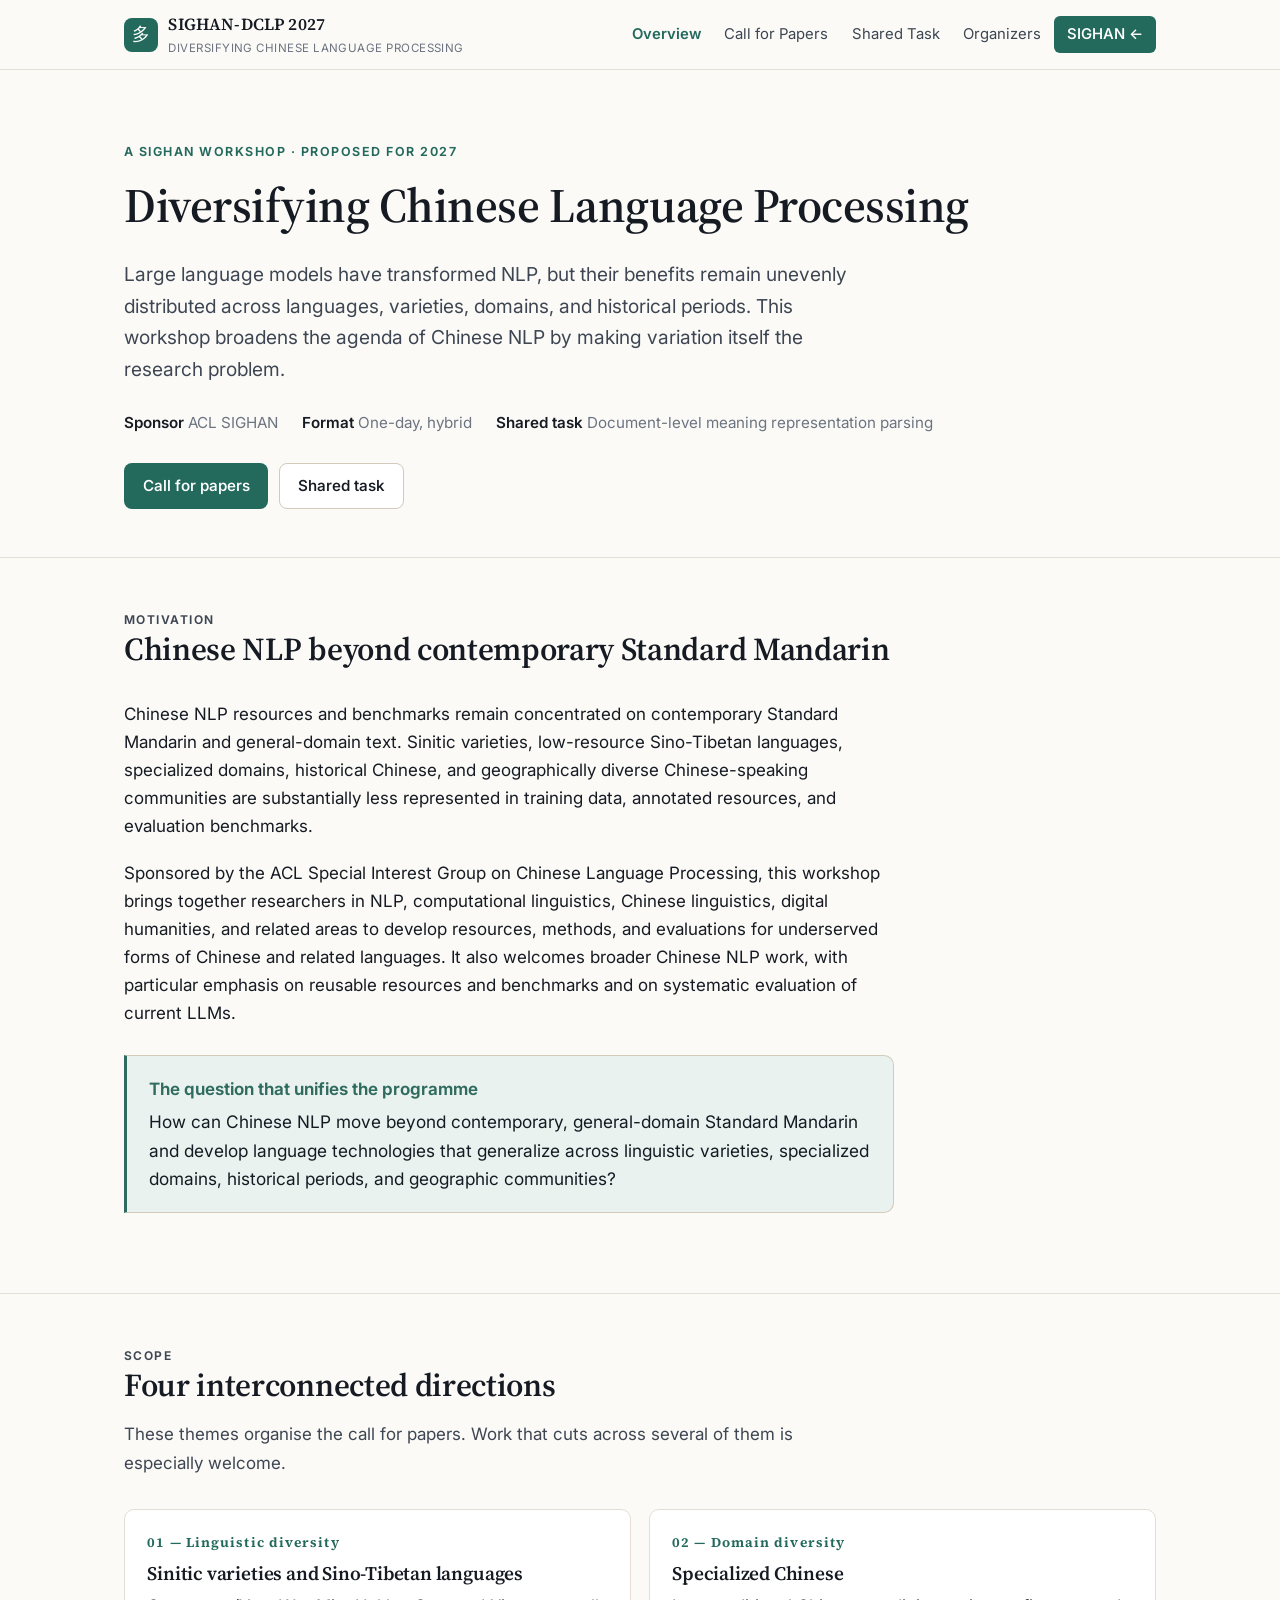
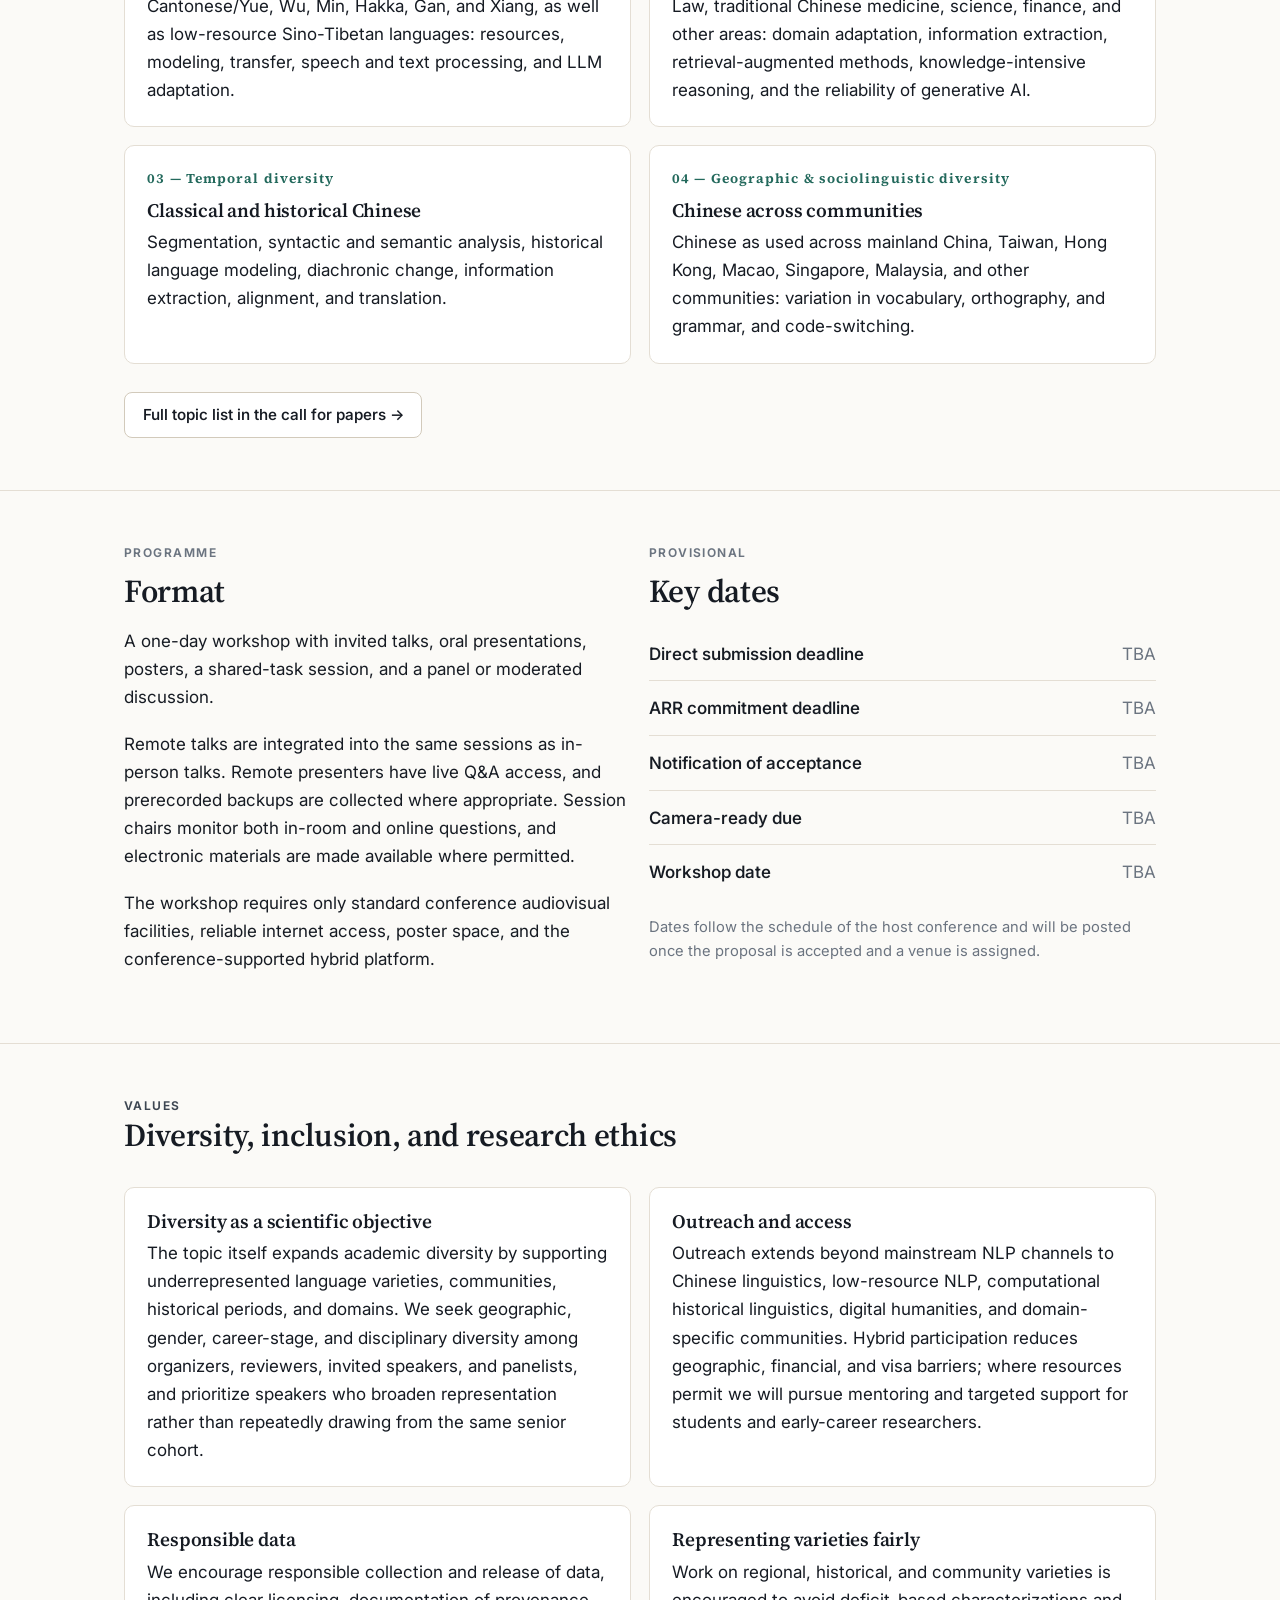
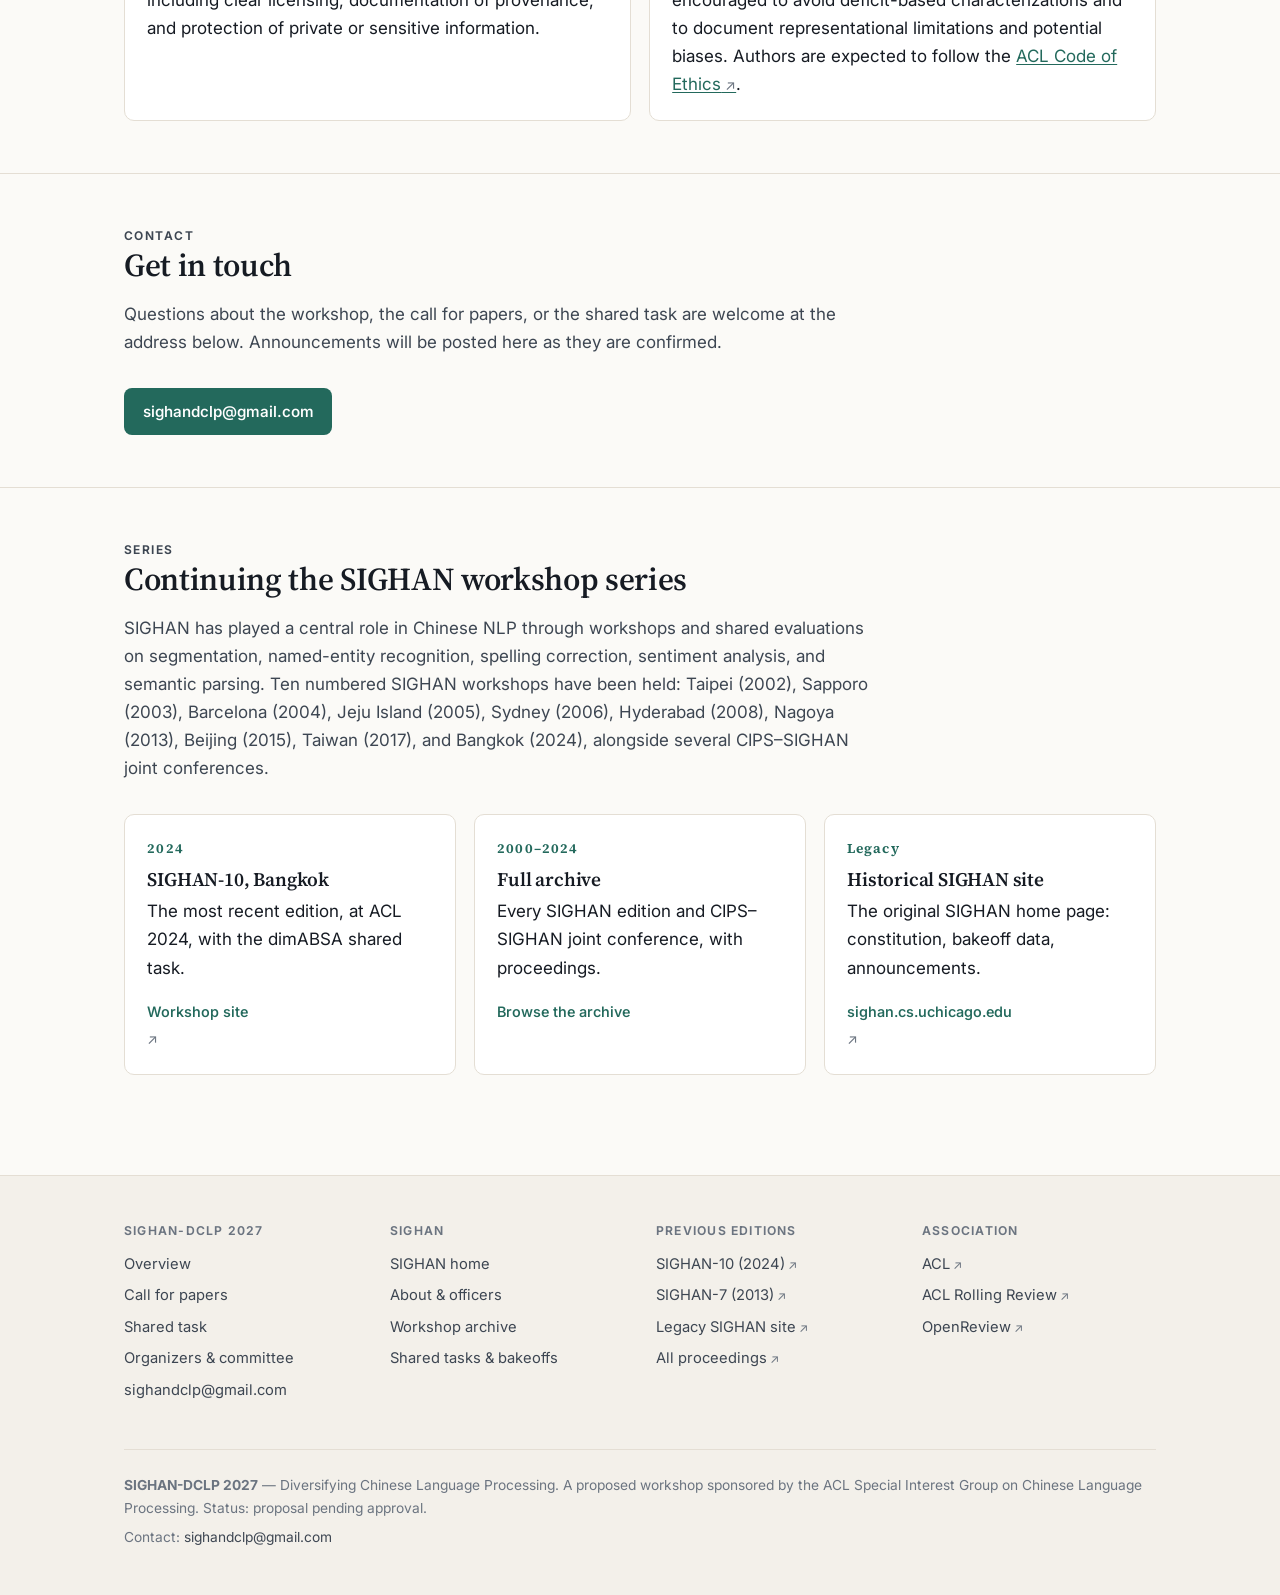
==== dclp/index.html @ 11036093 "SIGHAN and SIGHAN-DCLP 2027 websites" ====
<!doctype html>
<html lang="en" data-site="dclp">
<head>
<meta charset="utf-8">
<meta name="viewport" content="width=device-width, initial-scale=1">
<title>SIGHAN-DCLP 2027 — Diversifying Chinese Language Processing</title>
<meta name="description" content="A proposed SIGHAN workshop on linguistic, domain, temporal, and geographic diversity in Chinese NLP, with a shared task on document-level meaning representation parsing.">
<link rel="preconnect" href="https://fonts.googleapis.com">
<link rel="preconnect" href="https://fonts.gstatic.com" crossorigin>
<link href="https://fonts.googleapis.com/css2?family=Inter:wght@400;500;600;650&family=Source+Serif+4:opsz,wght@8..60,400;8..60,600&display=swap" rel="stylesheet">
<link rel="stylesheet" href="../assets/css/style.css">
<link rel="icon" href="data:image/svg+xml,<svg xmlns='http://www.w3.org/2000/svg' viewBox='0 0 100 100'><rect width='100' height='100' rx='18' fill='%2323695c'/><text x='50' y='72' font-size='64' text-anchor='middle' fill='white' font-family='serif'>多</text></svg>">
</head>
<body>
<a class="skip-link" href="#main">Skip to content</a>

<header class="site-header">
  <div class="site-header__inner">
    <a class="brand" href="index.html">
      <span class="brand__mark" aria-hidden="true">多</span>
      <span class="brand__text">
        <span class="brand__name">SIGHAN-DCLP 2027</span>
        <span class="brand__sub">Diversifying Chinese Language Processing</span>
      </span>
    </a>
    <nav class="nav" aria-label="Main">
      <a href="index.html" aria-current="page">Overview</a>
      <a href="cfp.html">Call for Papers</a>
      <a href="shared-task.html">Shared Task</a>
      <a href="organizers.html">Organizers</a>
      <a class="nav__cta" href="../index.html">SIGHAN&nbsp;&larr;</a>
    </nav>
  </div>
</header>

<main id="main">

  <section class="hero">
    <div class="wrap">
      <p class="hero__eyebrow">A SIGHAN workshop · proposed for 2027</p>
      <h1>Diversifying Chinese Language&nbsp;Processing</h1>
      <p class="hero__lede">
        Large language models have transformed NLP, but their benefits remain unevenly
        distributed across languages, varieties, domains, and historical periods. This workshop
        broadens the agenda of Chinese NLP by making variation itself the research problem.
      </p>
      <div class="hero__meta">
        <span><strong>Sponsor</strong> ACL SIGHAN</span>
        <span><strong>Format</strong> One-day, hybrid</span>
        <span><strong>Shared task</strong> Document-level meaning representation parsing</span>
      </div>
      <div class="btn-row">
        <a class="btn btn--primary" href="cfp.html">Call for papers</a>
        <a class="btn btn--ghost" href="shared-task.html">Shared task</a>
      </div>
    </div>
  </section>

  <section class="section">
    <div class="wrap">

      <div class="section__head">
        <p class="eyebrow">Motivation</p>
        <h2>Chinese NLP beyond contemporary Standard Mandarin</h2>
      </div>

      <div class="wrap-narrow prose" style="padding:0;max-width:70ch;margin:0">
        <p>
          Chinese NLP resources and benchmarks remain concentrated on contemporary Standard
          Mandarin and general-domain text. Sinitic varieties, low-resource Sino-Tibetan
          languages, specialized domains, historical Chinese, and geographically diverse
          Chinese-speaking communities are substantially less represented in training data,
          annotated resources, and evaluation benchmarks.
        </p>
        <p>
          Sponsored by the ACL Special Interest Group on Chinese Language Processing, this
          workshop brings together researchers in NLP, computational linguistics, Chinese
          linguistics, digital humanities, and related areas to develop resources, methods, and
          evaluations for underserved forms of Chinese and related languages. It also welcomes
          broader Chinese NLP work, with particular emphasis on reusable resources and benchmarks
          and on systematic evaluation of current LLMs.
        </p>
      </div>

      <div class="callout callout--note" style="max-width:70ch">
        <span class="callout__title">The question that unifies the programme</span>
        <p style="font-size:1.08rem">
          How can Chinese NLP move beyond contemporary, general-domain Standard Mandarin and
          develop language technologies that generalize across linguistic varieties, specialized
          domains, historical periods, and geographic communities?
        </p>
      </div>
    </div>
  </section>

  <section class="section">
    <div class="wrap">
      <div class="section__head">
        <p class="eyebrow">Scope</p>
        <h2>Four interconnected directions</h2>
        <p>These themes organise the call for papers. Work that cuts across several of them is
           especially welcome.</p>
      </div>

      <div class="grid grid--2">
        <div class="card">
          <p class="card__num">01 — Linguistic diversity</p>
          <h3>Sinitic varieties and Sino-Tibetan languages</h3>
          <p>
            Cantonese/Yue, Wu, Min, Hakka, Gan, and Xiang, as well as low-resource Sino-Tibetan
            languages: resources, modeling, transfer, speech and text processing, and LLM
            adaptation.
          </p>
        </div>
        <div class="card">
          <p class="card__num">02 — Domain diversity</p>
          <h3>Specialized Chinese</h3>
          <p>
            Law, traditional Chinese medicine, science, finance, and other areas: domain
            adaptation, information extraction, retrieval-augmented methods, knowledge-intensive
            reasoning, and the reliability of generative AI.
          </p>
        </div>
        <div class="card">
          <p class="card__num">03 — Temporal diversity</p>
          <h3>Classical and historical Chinese</h3>
          <p>
            Segmentation, syntactic and semantic analysis, historical language modeling,
            diachronic change, information extraction, alignment, and translation.
          </p>
        </div>
        <div class="card">
          <p class="card__num">04 — Geographic &amp; sociolinguistic diversity</p>
          <h3>Chinese across communities</h3>
          <p>
            Chinese as used across mainland China, Taiwan, Hong Kong, Macao, Singapore, Malaysia,
            and other communities: variation in vocabulary, orthography, and grammar, and
            code-switching.
          </p>
        </div>
      </div>

      <div class="btn-row">
        <a class="btn btn--ghost" href="cfp.html">Full topic list in the call for papers &rarr;</a>
      </div>
    </div>
  </section>

  <section class="section">
    <div class="wrap">
      <div class="grid grid--2">
        <div>
          <p class="eyebrow">Programme</p>
          <h2>Format</h2>
          <p>
            A one-day workshop with invited talks, oral presentations, posters, a shared-task
            session, and a panel or moderated discussion.
          </p>
          <p>
            Remote talks are integrated into the same sessions as in-person talks. Remote
            presenters have live Q&amp;A access, and prerecorded backups are collected where
            appropriate. Session chairs monitor both in-room and online questions, and electronic
            materials are made available where permitted.
          </p>
          <p>
            The workshop requires only standard conference audiovisual facilities, reliable
            internet access, poster space, and the conference-supported hybrid platform.
          </p>
        </div>
        <div>
          <p class="eyebrow">Provisional</p>
          <h2>Key dates</h2>
          <ul class="dates">
            <li><span class="d-label">Direct submission deadline</span><span class="d-value">TBA</span></li>
            <li><span class="d-label">ARR commitment deadline</span><span class="d-value">TBA</span></li>
            <li><span class="d-label">Notification of acceptance</span><span class="d-value">TBA</span></li>
            <li><span class="d-label">Camera-ready due</span><span class="d-value">TBA</span></li>
            <li><span class="d-label">Workshop date</span><span class="d-value">TBA</span></li>
          </ul>
          <p style="font-size:.92rem;color:var(--ink-muted);margin-top:1rem">
            Dates follow the schedule of the host conference and will be posted once the proposal
            is accepted and a venue is assigned.
          </p>
        </div>
      </div>
    </div>
  </section>

  <section class="section">
    <div class="wrap">
      <div class="section__head">
        <p class="eyebrow">Values</p>
        <h2>Diversity, inclusion, and research ethics</h2>
      </div>
      <div class="grid grid--2">
        <div class="card">
          <h3>Diversity as a scientific objective</h3>
          <p>
            The topic itself expands academic diversity by supporting underrepresented language
            varieties, communities, historical periods, and domains. We seek geographic, gender,
            career-stage, and disciplinary diversity among organizers, reviewers, invited
            speakers, and panelists, and prioritize speakers who broaden representation rather
            than repeatedly drawing from the same senior cohort.
          </p>
        </div>
        <div class="card">
          <h3>Outreach and access</h3>
          <p>
            Outreach extends beyond mainstream NLP channels to Chinese linguistics, low-resource
            NLP, computational historical linguistics, digital humanities, and domain-specific
            communities. Hybrid participation reduces geographic, financial, and visa barriers;
            where resources permit we will pursue mentoring and targeted support for students and
            early-career researchers.
          </p>
        </div>
        <div class="card">
          <h3>Responsible data</h3>
          <p>
            We encourage responsible collection and release of data, including clear licensing,
            documentation of provenance, and protection of private or sensitive information.
          </p>
        </div>
        <div class="card">
          <h3>Representing varieties fairly</h3>
          <p>
            Work on regional, historical, and community varieties is encouraged to avoid
            deficit-based characterizations and to document representational limitations and
            potential biases. Authors are expected to follow the
            <a class="ext" href="https://www.aclweb.org/portal/content/acl-code-ethics">ACL Code of Ethics</a>.
          </p>
        </div>
      </div>
    </div>
  </section>

  <section class="section" id="contact">
    <div class="wrap">
      <div class="section__head">
        <p class="eyebrow">Contact</p>
        <h2>Get in touch</h2>
        <p>
          Questions about the workshop, the call for papers, or the shared task are welcome at the
          address below. Announcements will be posted here as they are confirmed.
        </p>
      </div>
      <div class="btn-row" style="margin-top:0">
        <a class="btn btn--primary" href="mailto:sighandclp@gmail.com">sighandclp@gmail.com</a>
      </div>
    </div>
  </section>

  <section class="section">
    <div class="wrap">
      <div class="section__head">
        <p class="eyebrow">Series</p>
        <h2>Continuing the SIGHAN workshop series</h2>
        <p>
          SIGHAN has played a central role in Chinese NLP through workshops and shared
          evaluations on segmentation, named-entity recognition, spelling correction, sentiment
          analysis, and semantic parsing. Ten numbered SIGHAN workshops have been held: Taipei
          (2002), Sapporo (2003), Barcelona (2004), Jeju Island (2005), Sydney (2006), Hyderabad
          (2008), Nagoya (2013), Beijing (2015), Taiwan (2017), and Bangkok (2024), alongside
          several CIPS–SIGHAN joint conferences.
        </p>
      </div>

      <div class="grid grid--3">
        <a class="card ext" href="https://sighan2024.github.io/">
          <p class="card__num">2024</p>
          <h3>SIGHAN-10, Bangkok</h3>
          <p>The most recent edition, at ACL 2024, with the dimABSA shared task.</p>
          <p class="card__go">Workshop site</p>
        </a>
        <a class="card" href="../workshops.html">
          <p class="card__num">2000–2024</p>
          <h3>Full archive</h3>
          <p>Every SIGHAN edition and CIPS–SIGHAN joint conference, with proceedings.</p>
          <p class="card__go">Browse the archive</p>
        </a>
        <a class="card ext" href="http://sighan.cs.uchicago.edu/">
          <p class="card__num">Legacy</p>
          <h3>Historical SIGHAN site</h3>
          <p>The original SIGHAN home page: constitution, bakeoff data, announcements.</p>
          <p class="card__go">sighan.cs.uchicago.edu</p>
        </a>
      </div>
    </div>
  </section>

</main>

<footer class="site-footer">
  <div class="wrap">
    <div class="cols">
      <div>
        <h4>SIGHAN-DCLP 2027</h4>
        <ul>
          <li><a href="index.html">Overview</a></li>
          <li><a href="cfp.html">Call for papers</a></li>
          <li><a href="shared-task.html">Shared task</a></li>
          <li><a href="organizers.html">Organizers &amp; committee</a></li>
          <li><a href="mailto:sighandclp@gmail.com">sighandclp@gmail.com</a></li>
        </ul>
      </div>
      <div>
        <h4>SIGHAN</h4>
        <ul>
          <li><a href="../index.html">SIGHAN home</a></li>
          <li><a href="../about.html">About &amp; officers</a></li>
          <li><a href="../workshops.html">Workshop archive</a></li>
          <li><a href="../shared-tasks.html">Shared tasks &amp; bakeoffs</a></li>
        </ul>
      </div>
      <div>
        <h4>Previous editions</h4>
        <ul>
          <li><a class="ext" href="https://sighan2024.github.io/">SIGHAN-10 (2024)</a></li>
          <li><a class="ext" href="https://sites.google.com/site/aclsighan7/">SIGHAN-7 (2013)</a></li>
          <li><a class="ext" href="http://sighan.cs.uchicago.edu/">Legacy SIGHAN site</a></li>
          <li><a class="ext" href="https://aclanthology.org/sigs/sighan/">All proceedings</a></li>
        </ul>
      </div>
      <div>
        <h4>Association</h4>
        <ul>
          <li><a class="ext" href="https://www.aclweb.org/">ACL</a></li>
          <li><a class="ext" href="https://aclrollingreview.org/">ACL Rolling Review</a></li>
          <li><a class="ext" href="https://openreview.net/">OpenReview</a></li>
        </ul>
      </div>
    </div>
    <div class="colophon">
      <p><strong>SIGHAN-DCLP 2027</strong> — Diversifying Chinese Language Processing.
         A proposed workshop sponsored by the ACL Special Interest Group on Chinese Language
         Processing. Status: proposal pending approval.</p>
      <p>Contact: <a href="mailto:sighandclp@gmail.com">sighandclp@gmail.com</a></p>
    </div>
  </div>
</footer>

</body>
</html>
---- assets/css/style.css ----
/* ==========================================================================
   SIGHAN — shared stylesheet
   Used by the SIGHAN organisation site (/) and SIGHAN-DCLP (/dclp/).
   Set data-site="dclp" on <html> to switch to the workshop accent palette.
   ========================================================================== */

/* ---- Tokens ------------------------------------------------------------ */

:root {
  --paper:        #fbfaf7;
  --paper-raised: #ffffff;
  --paper-sunken: #f3f0ea;
  --ink:          #161b23;
  --ink-soft:     #3d4652;
  --ink-muted:    #6b7480;
  --rule:         #e4ded4;
  --rule-strong:  #d2cabb;

  --accent:       #a8322b;   /* cinnabar / seal red */
  --accent-deep:  #7d221d;
  --accent-wash:  #fbeeec;

  --jade:         #2f6b5e;
  --jade-wash:    #e9f2ef;

  --amber:        #8a6414;
  --amber-wash:   #fbf1da;

  --font-display: "Source Serif 4", "Iowan Old Style", Georgia, "Songti SC",
                  "Noto Serif CJK SC", serif;
  --font-body:    "Inter", -apple-system, BlinkMacSystemFont, "Segoe UI",
                  "PingFang SC", "Noto Sans CJK SC", "Microsoft YaHei", sans-serif;
  --font-mono:    ui-monospace, SFMono-Regular, "SF Mono", Menlo, monospace;

  --wrap:  1080px;
  --wrap-narrow: 760px;
  --radius: 10px;
  --shadow: 0 1px 2px rgba(22, 27, 35, .05), 0 8px 24px -12px rgba(22, 27, 35, .16);
}

:root[data-site="dclp"] {
  --accent:      #23695c;
  --accent-deep: #17493f;
  --accent-wash: #e8f2ef;
}

@media (prefers-color-scheme: dark) {
  :root {
    --paper:        #14171c;
    --paper-raised: #1b1f26;
    --paper-sunken: #1f242c;
    --ink:          #eceef1;
    --ink-soft:     #c2c8d1;
    --ink-muted:    #939ba7;
    --rule:         #2b313a;
    --rule-strong:  #3a424e;

    --accent:      #e88a80;
    --accent-deep: #f0a79e;
    --accent-wash: #2c1f1e;

    --jade:        #6fc0ae;
    --jade-wash:   #172824;

    --amber:       #d6ad5c;
    --amber-wash:  #2a2317;

    --shadow: 0 1px 2px rgba(0, 0, 0, .4), 0 8px 24px -12px rgba(0, 0, 0, .7);
  }
  :root[data-site="dclp"] {
    --accent:      #6fc0ae;
    --accent-deep: #8fd3c3;
    --accent-wash: #172824;
  }
}

/* ---- Reset / base ------------------------------------------------------ */

*, *::before, *::after { box-sizing: border-box; }

html { -webkit-text-size-adjust: 100%; scroll-behavior: smooth; scroll-padding-top: 5rem; }

body {
  margin: 0;
  background: var(--paper);
  color: var(--ink);
  font-family: var(--font-body);
  font-size: 17px;
  line-height: 1.65;
  -webkit-font-smoothing: antialiased;
}

img { max-width: 100%; height: auto; }

a { color: var(--accent); text-decoration-thickness: 1px; text-underline-offset: 2px; }
a:hover { color: var(--accent-deep); }

h1, h2, h3, h4 {
  font-family: var(--font-display);
  font-weight: 600;
  line-height: 1.2;
  color: var(--ink);
  margin: 0 0 .5em;
  letter-spacing: -.01em;
}
h1 { font-size: clamp(2rem, 1.4rem + 2.4vw, 3rem); }
h2 { font-size: clamp(1.5rem, 1.2rem + 1.2vw, 2rem); }
h3 { font-size: 1.2rem; }
h4 { font-size: 1.02rem; font-family: var(--font-body); font-weight: 650; }

p  { margin: 0 0 1.1em; }
ul, ol { margin: 0 0 1.1em; padding-left: 1.25em; }
li { margin-bottom: .35em; }

hr { border: 0; border-top: 1px solid var(--rule); margin: 3rem 0; }

code { font-family: var(--font-mono); font-size: .9em; background: var(--paper-sunken);
       padding: .12em .35em; border-radius: 4px; }

.wrap        { max-width: var(--wrap); margin: 0 auto; padding: 0 1.5rem; }
.wrap-narrow { max-width: var(--wrap-narrow); margin: 0 auto; padding: 0 1.5rem; }

.skip-link {
  position: absolute; left: -9999px; top: 0; z-index: 100;
  background: var(--accent); color: #fff; padding: .6rem 1rem; border-radius: 0 0 6px 0;
}
.skip-link:focus { left: 0; }

:focus-visible { outline: 2px solid var(--accent); outline-offset: 3px; border-radius: 3px; }

/* ---- Header / nav ------------------------------------------------------ */

.site-header {
  position: sticky; top: 0; z-index: 50;
  background: color-mix(in srgb, var(--paper) 88%, transparent);
  backdrop-filter: saturate(1.6) blur(10px);
  border-bottom: 1px solid var(--rule);
}
.site-header__inner {
  max-width: var(--wrap); margin: 0 auto; padding: .7rem 1.5rem;
  display: flex; align-items: center; gap: 1.25rem; flex-wrap: wrap;
}

.brand { display: flex; align-items: center; gap: .65rem; text-decoration: none; color: var(--ink); }
.brand:hover { color: var(--ink); }
.brand__mark {
  width: 34px; height: 34px; flex: none; border-radius: 8px;
  background: var(--accent); color: #fff;
  display: grid; place-items: center;
  font-family: var(--font-display); font-size: 1.15rem; line-height: 1;
  padding-bottom: 1px;
}
:root[data-site="dclp"] .brand__mark { background: var(--accent); }
@media (prefers-color-scheme: dark) { .brand__mark { color: #14171c; } }
.brand__text  { display: flex; flex-direction: column; }
.brand__name  { font-family: var(--font-display); font-weight: 600; font-size: 1.06rem; letter-spacing: .01em; }
.brand__sub   { font-size: .72rem; color: var(--ink-muted); letter-spacing: .04em; text-transform: uppercase; }

.nav { margin-left: auto; display: flex; align-items: center; gap: .25rem; flex-wrap: wrap; }
.nav a {
  color: var(--ink-soft); text-decoration: none; font-size: .93rem;
  padding: .38rem .6rem; border-radius: 6px;
}
.nav a:hover { color: var(--ink); background: var(--paper-sunken); }
.nav a[aria-current="page"] { color: var(--accent); font-weight: 600; }
.nav .nav__cta {
  background: var(--accent); color: #fff; font-weight: 550; padding: .4rem .8rem;
}
.nav .nav__cta:hover { background: var(--accent-deep); color: #fff; }
@media (prefers-color-scheme: dark) { .nav .nav__cta { color: #14171c; } .nav .nav__cta:hover { color: #14171c; } }

@media (max-width: 700px) {
  /* A sticky header eats too much of a phone viewport once the nav wraps. */
  .site-header { position: static; }
  .site-header__inner { padding: .65rem 1.25rem .5rem; gap: .5rem 1rem; }
  .nav { margin-left: 0; width: 100%; gap: .15rem; }
  .nav a { font-size: .88rem; padding: .32rem .5rem; }
  html { scroll-padding-top: 1rem; }
}

/* ---- Hero -------------------------------------------------------------- */

.hero { padding: 4.5rem 0 3rem; border-bottom: 1px solid var(--rule); }
.hero--tight { padding: 3rem 0 2rem; }
.hero__eyebrow {
  font-size: .78rem; letter-spacing: .12em; text-transform: uppercase;
  color: var(--accent); font-weight: 650; margin-bottom: .9rem;
}
.hero__lede { font-size: 1.2rem; color: var(--ink-soft); max-width: 62ch; }
.hero__meta {
  display: flex; flex-wrap: wrap; gap: .5rem 1.5rem; margin-top: 1.5rem;
  font-size: .95rem; color: var(--ink-muted);
}
.hero__meta strong { color: var(--ink); font-weight: 600; }

/* ---- Sections ---------------------------------------------------------- */

.section { padding: 3.25rem 0; }
.section + .section { border-top: 1px solid var(--rule); }
.section__head { margin-bottom: 2rem; }
.section__head p { color: var(--ink-soft); max-width: 68ch; margin-bottom: 0; }
.eyebrow {
  font-size: .75rem; letter-spacing: .12em; text-transform: uppercase;
  color: var(--ink-muted); font-weight: 650; margin-bottom: .6rem;
}

/* ---- Cards / grids ----------------------------------------------------- */

.grid { display: grid; gap: 1.1rem; }
.grid--2 { grid-template-columns: repeat(2, minmax(0, 1fr)); }
.grid--3 { grid-template-columns: repeat(3, minmax(0, 1fr)); }
.grid--4 { grid-template-columns: repeat(4, minmax(0, 1fr)); }

@media (max-width: 900px) {
  .grid--4 { grid-template-columns: repeat(2, minmax(0, 1fr)); }
}
@media (max-width: 820px) {
  .grid--3 { grid-template-columns: repeat(2, minmax(0, 1fr)); }
}
@media (max-width: 640px) {
  .grid--2, .grid--3, .grid--4 { grid-template-columns: 1fr; }
}

.card {
  background: var(--paper-raised); border: 1px solid var(--rule);
  border-radius: var(--radius); padding: 1.4rem;
}
.card h3 { margin-bottom: .4rem; }
.card p:last-child { margin-bottom: 0; }
.card__num {
  font-family: var(--font-display); font-size: .85rem; color: var(--accent);
  font-weight: 650; letter-spacing: .08em; margin-bottom: .5rem;
}
a.card { display: block; text-decoration: none; color: inherit; transition: border-color .15s, transform .15s; }
a.card:hover { border-color: var(--accent); transform: translateY(-2px); color: inherit; }
a.card .card__go { color: var(--accent); font-size: .9rem; font-weight: 550; }

/* ---- Callouts ---------------------------------------------------------- */

.callout {
  border: 1px solid var(--rule-strong); border-left: 3px solid var(--accent);
  background: var(--paper-raised);
  border-radius: 0 var(--radius) var(--radius) 0;
  padding: 1.15rem 1.35rem; margin: 1.75rem 0;
}
.callout > :last-child { margin-bottom: 0; }
.callout__title { font-weight: 650; margin-bottom: .35rem; display: block; }
.callout--status { border-left-color: var(--amber); background: var(--amber-wash); }
.callout--status .callout__title { color: var(--amber); }
.callout--note   { border-left-color: var(--jade); background: var(--jade-wash); }
.callout--note .callout__title { color: var(--jade); }

/* ---- Badges ------------------------------------------------------------ */

.badge {
  display: inline-flex; align-items: center; gap: .35rem;
  font-size: .74rem; font-weight: 650; letter-spacing: .04em; text-transform: uppercase;
  padding: .22rem .55rem; border-radius: 999px;
  background: var(--accent-wash); color: var(--accent-deep);
  border: 1px solid color-mix(in srgb, var(--accent) 28%, transparent);
}
.badge--amber { background: var(--amber-wash); color: var(--amber);
                border-color: color-mix(in srgb, var(--amber) 32%, transparent); }
.badge--jade  { background: var(--jade-wash); color: var(--jade);
                border-color: color-mix(in srgb, var(--jade) 32%, transparent); }
.badge--quiet { background: var(--paper-sunken); color: var(--ink-muted); border-color: var(--rule); }
@media (prefers-color-scheme: dark) { .badge { color: var(--accent); } }

/* ---- Buttons ----------------------------------------------------------- */

.btn-row { display: flex; flex-wrap: wrap; gap: .7rem; margin-top: 1.75rem; }
.btn {
  display: inline-flex; align-items: center; gap: .45rem;
  font-size: .95rem; font-weight: 550; text-decoration: none;
  padding: .6rem 1.1rem; border-radius: 8px; border: 1px solid transparent;
  transition: background .15s, border-color .15s;
}
.btn--primary { background: var(--accent); color: #fff; }
.btn--primary:hover { background: var(--accent-deep); color: #fff; }
.btn--ghost { border-color: var(--rule-strong); color: var(--ink); background: var(--paper-raised); }
.btn--ghost:hover { border-color: var(--accent); color: var(--accent); }
@media (prefers-color-scheme: dark) {
  .btn--primary { color: #14171c; } .btn--primary:hover { color: #14171c; }
}

/* ---- Editions table (workshop archive) --------------------------------- */

.table-scroll { overflow-x: auto; -webkit-overflow-scrolling: touch; margin-bottom: 1.5rem; }
table { border-collapse: collapse; width: 100%; min-width: 640px; font-size: .95rem; }
thead th {
  text-align: left; font-size: .74rem; letter-spacing: .1em; text-transform: uppercase;
  color: var(--ink-muted); font-weight: 650; padding: .6rem .8rem;
  border-bottom: 1px solid var(--rule-strong); white-space: nowrap;
}
tbody td { padding: .8rem; border-bottom: 1px solid var(--rule); vertical-align: top; }
tbody tr:hover { background: var(--paper-sunken); }
td.year { font-family: var(--font-display); font-weight: 600; white-space: nowrap; }
td .ed-name { font-weight: 600; display: block; }
td .ed-venue { color: var(--ink-muted); font-size: .88rem; }
.links-inline { display: flex; flex-wrap: wrap; gap: .35rem .8rem; font-size: .88rem; }

/* ---- Timeline / editions list (mobile-friendly alt) -------------------- */

.editions { list-style: none; padding: 0; margin: 0; }
.editions > li {
  display: grid; grid-template-columns: 5.5rem 1fr; gap: 1.25rem;
  padding: 1.1rem 0; border-bottom: 1px solid var(--rule); margin: 0;
}
.editions > li:last-child { border-bottom: 0; }
.editions .ed-year {
  font-family: var(--font-display); font-size: 1.15rem; font-weight: 600;
  color: var(--accent); padding-top: .05rem;
}
.editions .ed-body h3 { font-size: 1.05rem; margin-bottom: .2rem; }
.editions .ed-body p  { margin-bottom: .5rem; color: var(--ink-muted); font-size: .92rem; }
@media (max-width: 560px) {
  .editions > li { grid-template-columns: 1fr; gap: .35rem; }
}

/* ---- People ------------------------------------------------------------ */

.people { display: grid; gap: 1.1rem; grid-template-columns: repeat(auto-fit, minmax(300px, 1fr)); }
.person { background: var(--paper-raised); border: 1px solid var(--rule);
          border-radius: var(--radius); padding: 1.35rem; }
.person h3 { margin-bottom: .15rem; font-size: 1.1rem; }
.person .affil { color: var(--ink-muted); font-size: .92rem; margin-bottom: .55rem; }
.person .roles { margin-bottom: .7rem; display: flex; flex-wrap: wrap; gap: .35rem; }
.person p { font-size: .93rem; color: var(--ink-soft); margin-bottom: .7rem; }
.person .contact { font-size: .86rem; color: var(--ink-muted); font-family: var(--font-mono); }

.pc-list {
  columns: 3 220px; column-gap: 2rem; list-style: none; padding: 0;
  font-size: .93rem;
}
.pc-list li { break-inside: avoid; margin-bottom: .5rem; padding-left: .9rem; position: relative; }
.pc-list li::before { content: "·"; position: absolute; left: 0; color: var(--accent); font-weight: 700; }
.pc-list .pc-affil { color: var(--ink-muted); display: block; font-size: .85rem; }

/* ---- Definition-style key dates ---------------------------------------- */

.dates { list-style: none; padding: 0; margin: 0; }
.dates li {
  display: flex; justify-content: space-between; gap: 1.5rem; flex-wrap: wrap;
  padding: .8rem 0; border-bottom: 1px solid var(--rule); margin: 0;
}
.dates li:last-child { border-bottom: 0; }
.dates .d-label { font-weight: 550; }
.dates .d-value { color: var(--ink-muted); font-variant-numeric: tabular-nums; }

/* ---- Footer ------------------------------------------------------------ */

.site-footer {
  border-top: 1px solid var(--rule); background: var(--paper-sunken);
  padding: 3rem 0 2.5rem; margin-top: 3rem; font-size: .92rem;
}
.site-footer .cols { display: grid; gap: 2rem; grid-template-columns: repeat(auto-fit, minmax(200px, 1fr)); }
.site-footer h4 { font-size: .76rem; letter-spacing: .1em; text-transform: uppercase;
                  color: var(--ink-muted); margin-bottom: .8rem; }
.site-footer ul { list-style: none; padding: 0; margin: 0; }
.site-footer li { margin-bottom: .45rem; }
.site-footer a { color: var(--ink-soft); text-decoration: none; }
.site-footer a:hover { color: var(--accent); text-decoration: underline; }
.site-footer .colophon {
  margin-top: 2.5rem; padding-top: 1.5rem; border-top: 1px solid var(--rule);
  color: var(--ink-muted); font-size: .86rem;
}
.site-footer .colophon p { margin-bottom: .4rem; }

/* ---- Prose page -------------------------------------------------------- */

.prose h2 { margin-top: 2.5rem; }
.prose h3 { margin-top: 1.75rem; }
.prose > :first-child { margin-top: 0; }

.ext::after { content: " ↗"; font-size: .82em; color: var(--ink-muted); }

@media print {
  .site-header, .site-footer, .btn-row { display: none; }
  body { background: #fff; color: #000; font-size: 11pt; }
}
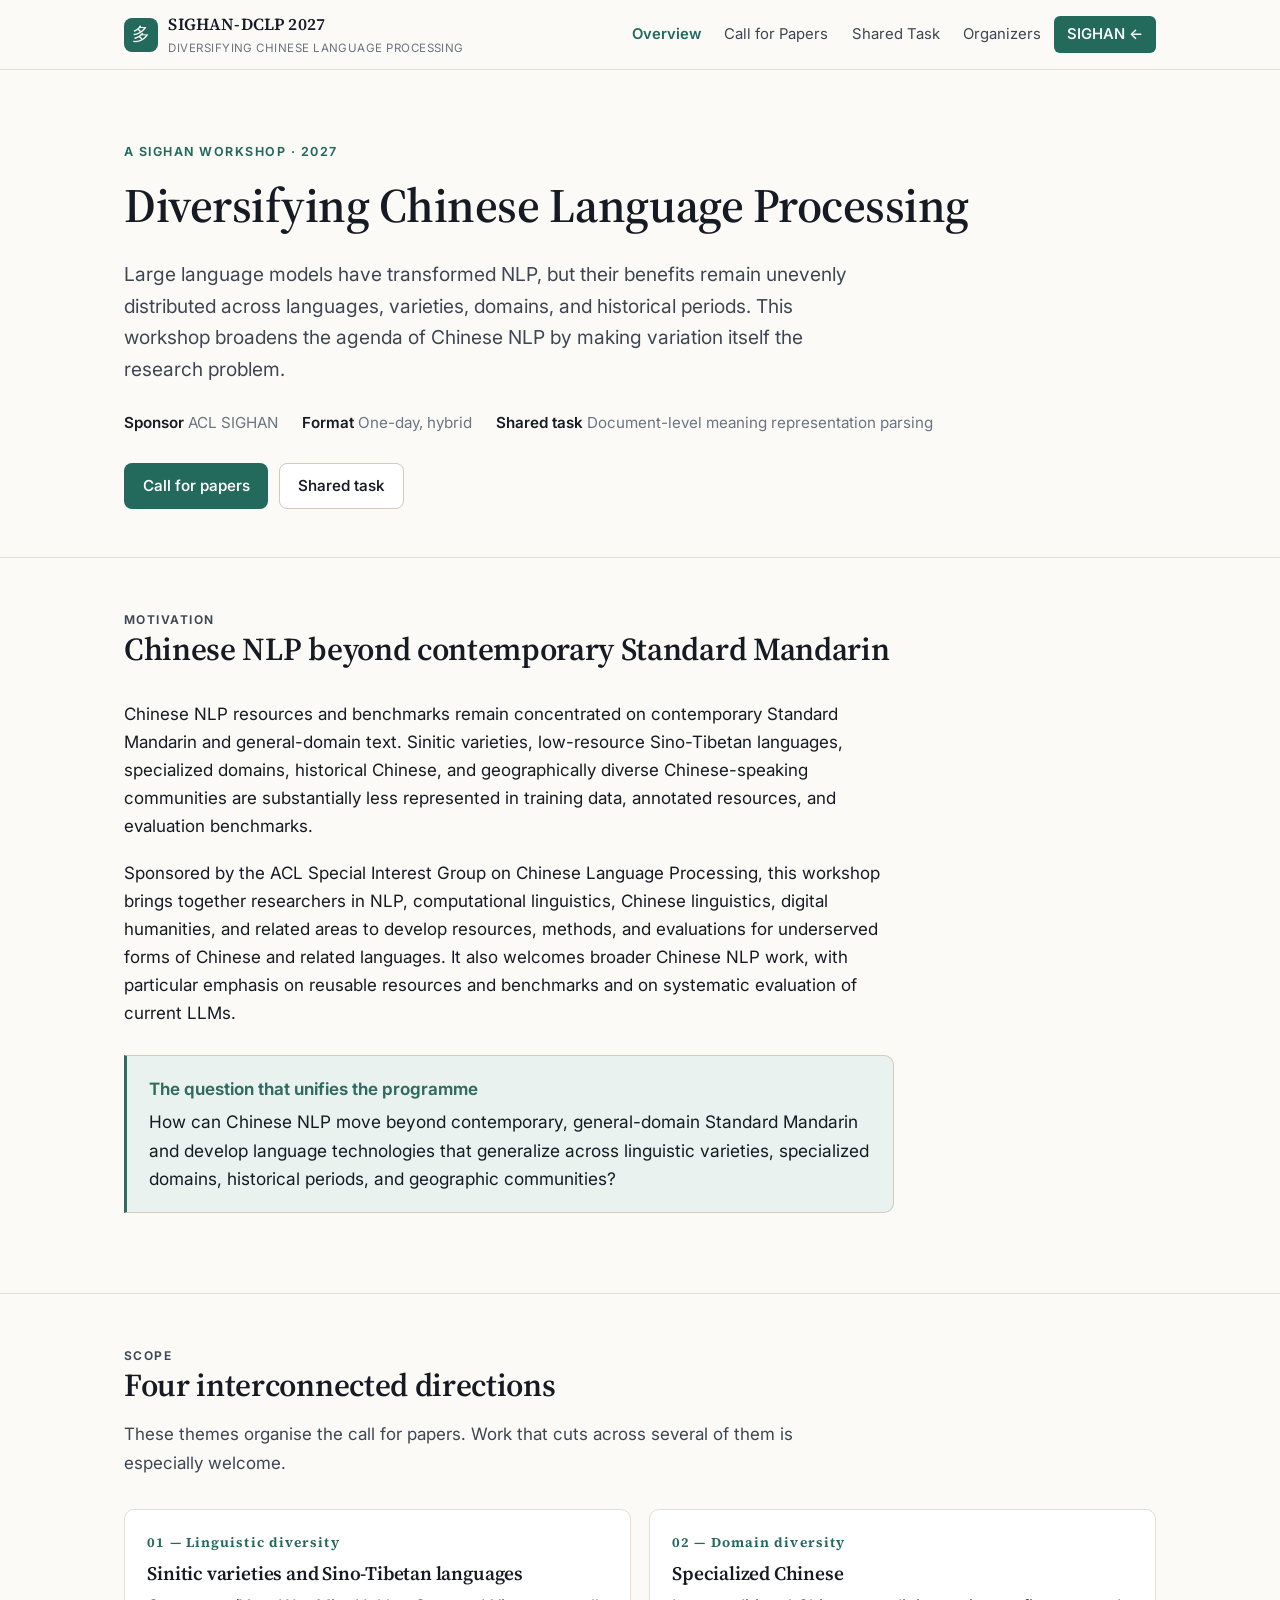
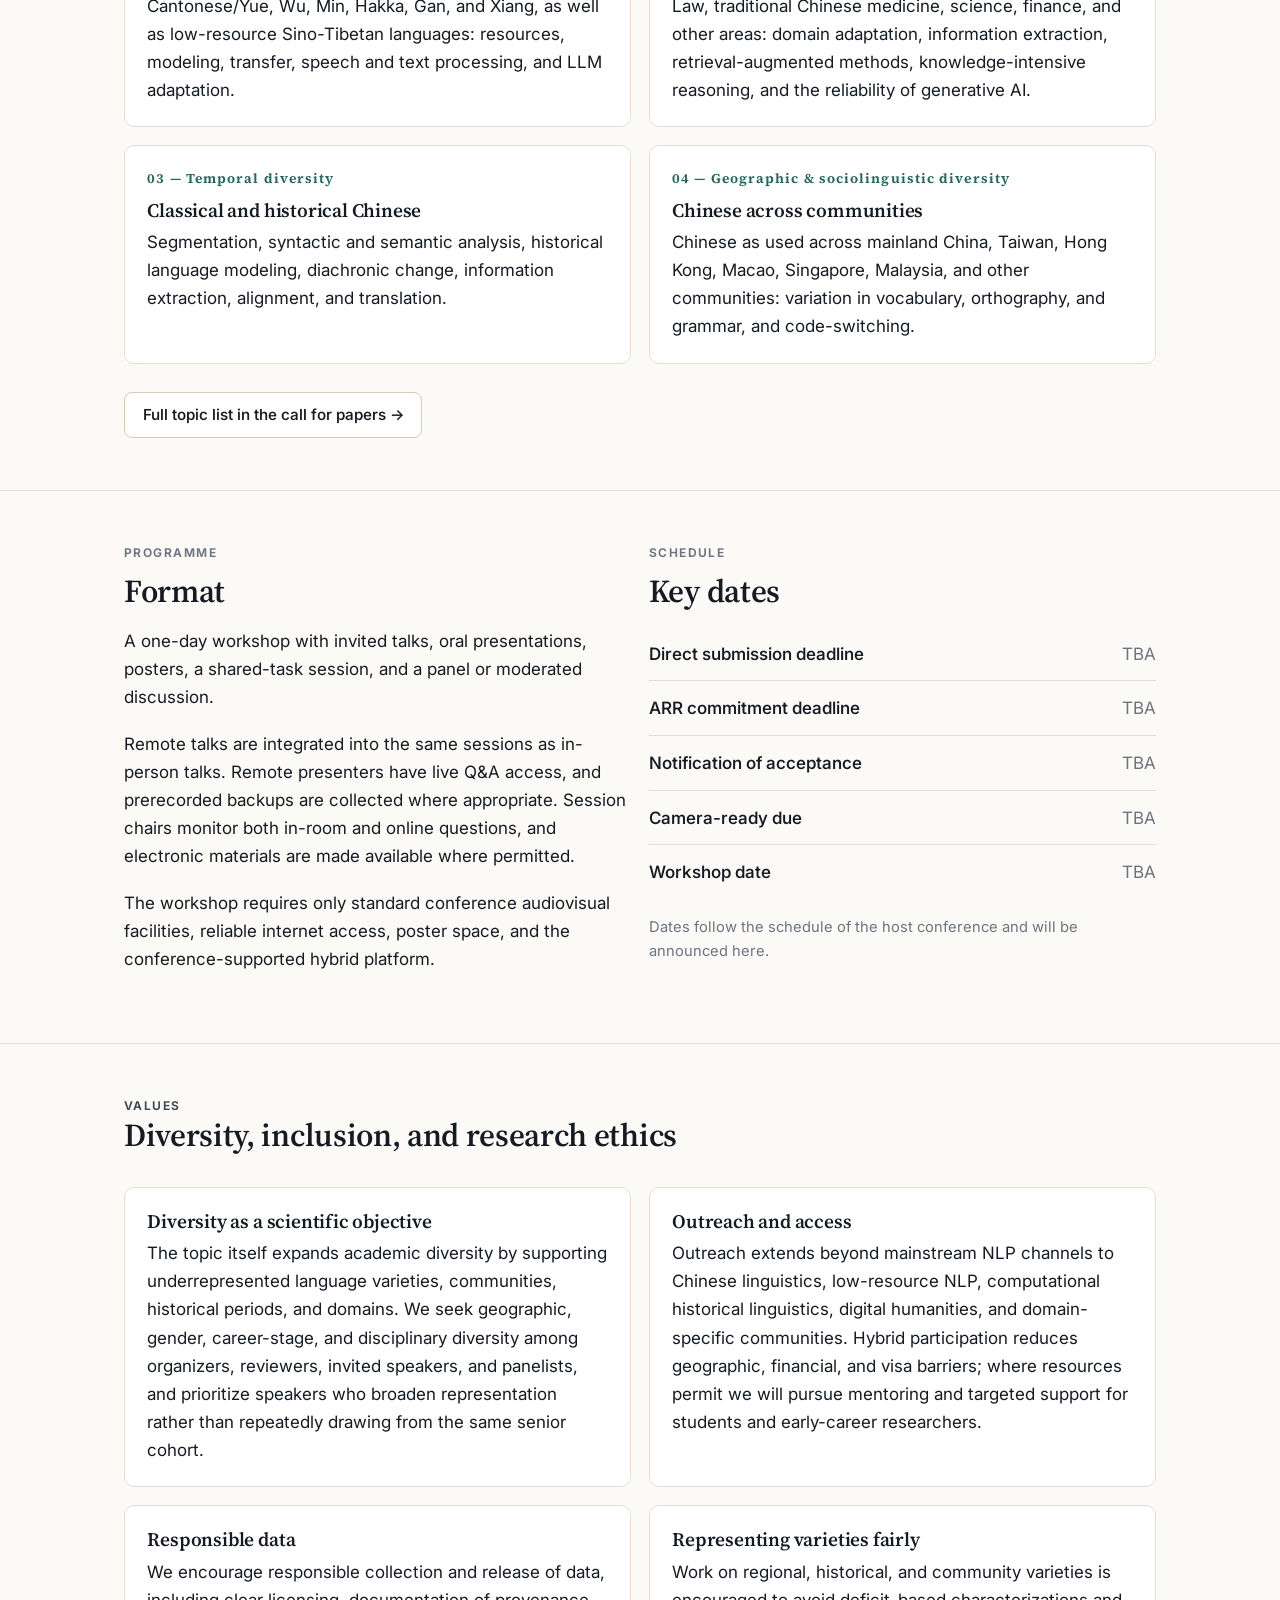
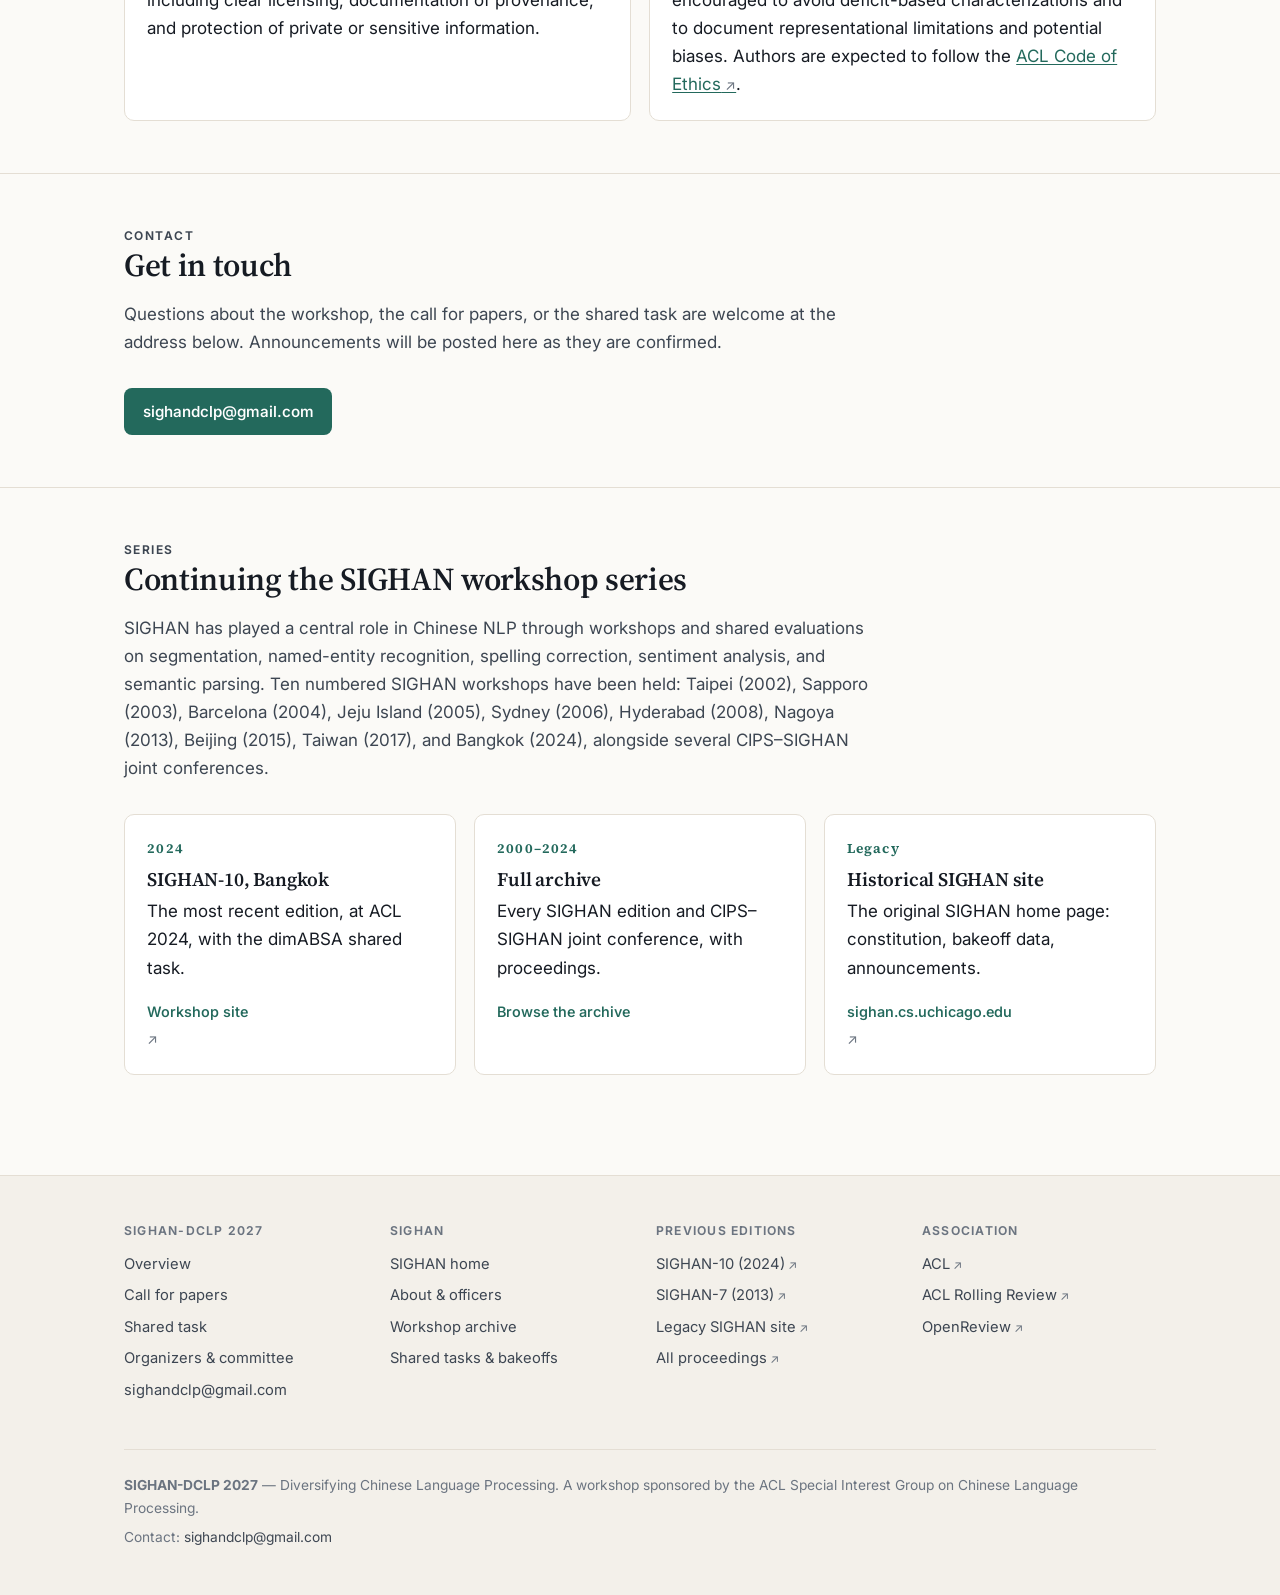
==== commit 32b87490: "Update officer roster, Zhixing Xu affiliation, and status language - about.html: replace the 2016 of" ====
--- a/dclp/index.html
+++ b/dclp/index.html
@@ -4,7 +4,7 @@
 <meta charset="utf-8">
 <meta name="viewport" content="width=device-width, initial-scale=1">
 <title>SIGHAN-DCLP 2027 — Diversifying Chinese Language Processing</title>
-<meta name="description" content="A proposed SIGHAN workshop on linguistic, domain, temporal, and geographic diversity in Chinese NLP, with a shared task on document-level meaning representation parsing.">
+<meta name="description" content="A SIGHAN workshop on linguistic, domain, temporal, and geographic diversity in Chinese NLP, with a shared task on document-level meaning representation parsing.">
 <link rel="preconnect" href="https://fonts.googleapis.com">
 <link rel="preconnect" href="https://fonts.gstatic.com" crossorigin>
 <link href="https://fonts.googleapis.com/css2?family=Inter:wght@400;500;600;650&family=Source+Serif+4:opsz,wght@8..60,400;8..60,600&display=swap" rel="stylesheet">
@@ -37,7 +37,7 @@
 
   <section class="hero">
     <div class="wrap">
-      <p class="hero__eyebrow">A SIGHAN workshop · proposed for 2027</p>
+      <p class="hero__eyebrow">A SIGHAN workshop · 2027</p>
       <h1>Diversifying Chinese Language&nbsp;Processing</h1>
       <p class="hero__lede">
         Large language models have transformed NLP, but their benefits remain unevenly
@@ -168,7 +168,7 @@
           </p>
         </div>
         <div>
-          <p class="eyebrow">Provisional</p>
+          <p class="eyebrow">Schedule</p>
           <h2>Key dates</h2>
           <ul class="dates">
             <li><span class="d-label">Direct submission deadline</span><span class="d-value">TBA</span></li>
@@ -178,8 +178,7 @@
             <li><span class="d-label">Workshop date</span><span class="d-value">TBA</span></li>
           </ul>
           <p style="font-size:.92rem;color:var(--ink-muted);margin-top:1rem">
-            Dates follow the schedule of the host conference and will be posted once the proposal
-            is accepted and a venue is assigned.
+            Dates follow the schedule of the host conference and will be announced here.
           </p>
         </div>
       </div>
@@ -331,8 +330,8 @@
     </div>
     <div class="colophon">
       <p><strong>SIGHAN-DCLP 2027</strong> — Diversifying Chinese Language Processing.
-         A proposed workshop sponsored by the ACL Special Interest Group on Chinese Language
-         Processing. Status: proposal pending approval.</p>
+         A workshop sponsored by the ACL Special Interest Group on Chinese Language
+         Processing.</p>
       <p>Contact: <a href="mailto:sighandclp@gmail.com">sighandclp@gmail.com</a></p>
     </div>
   </div>
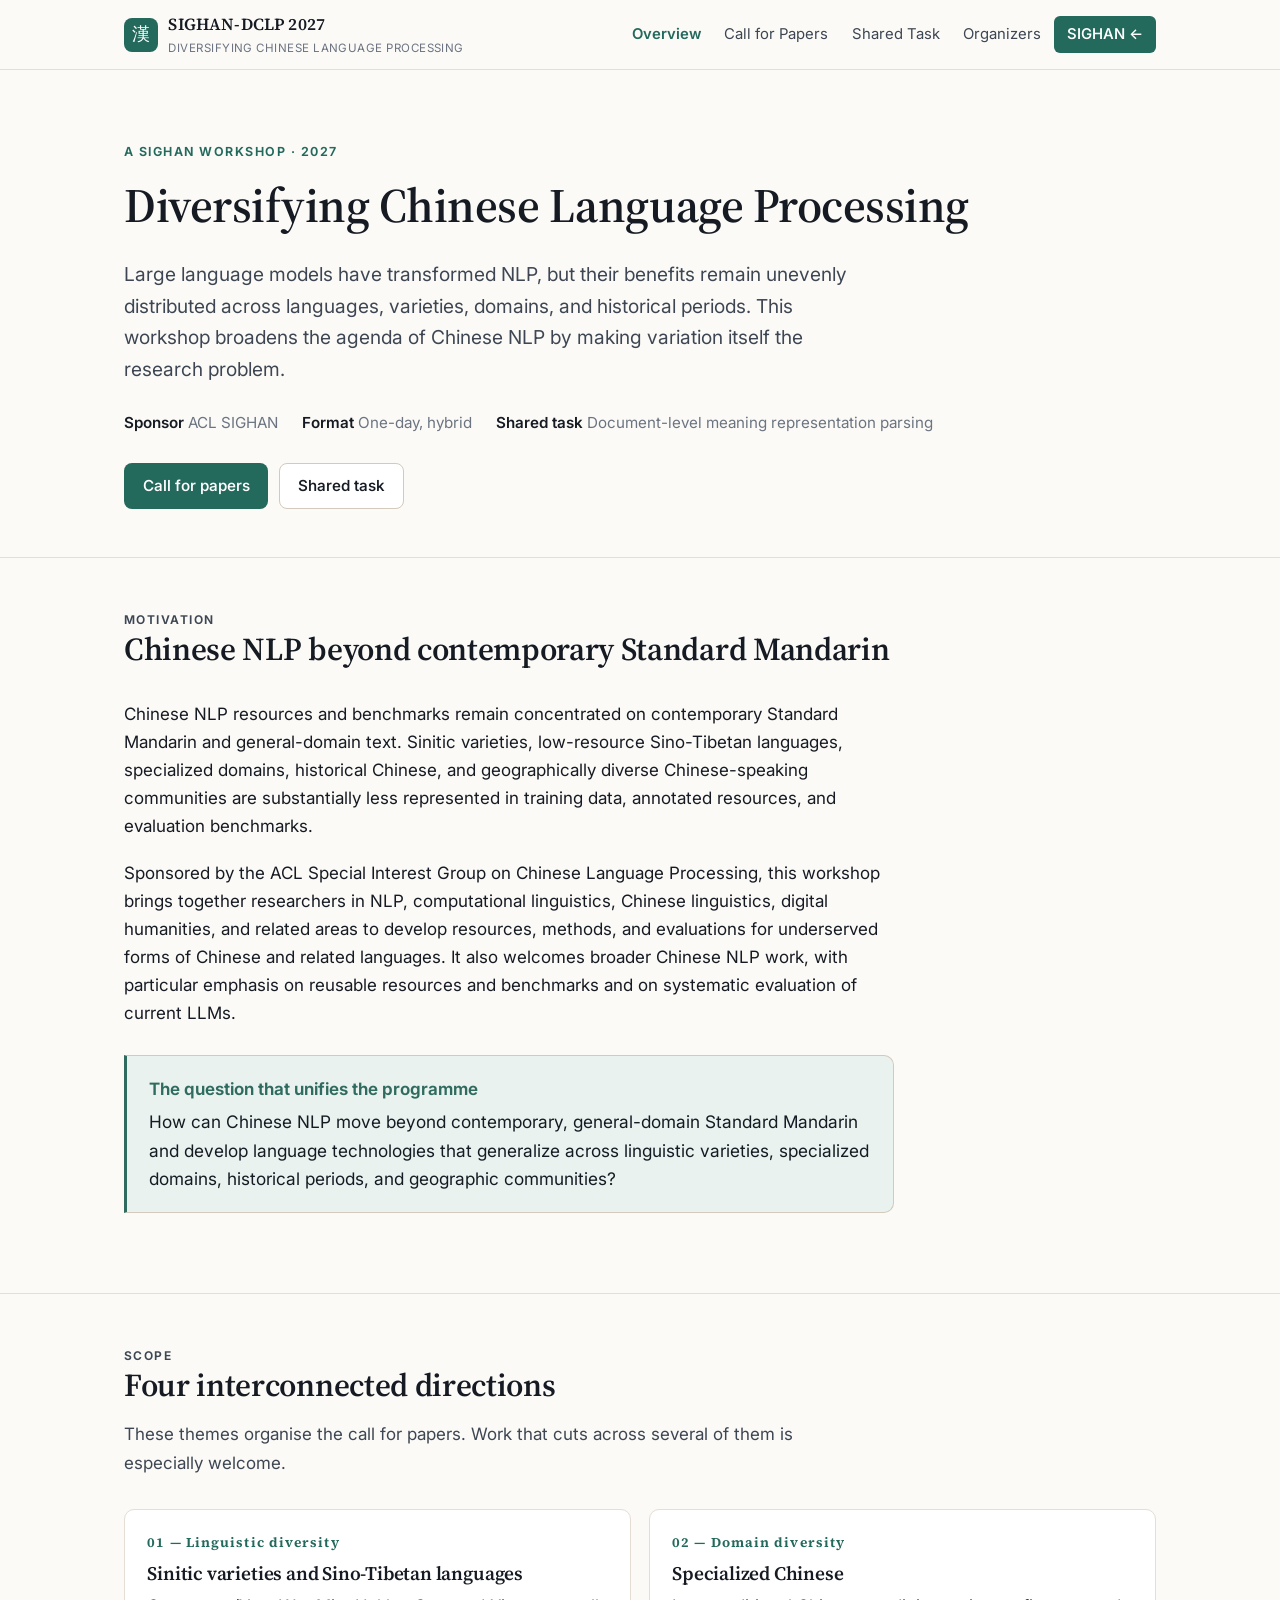
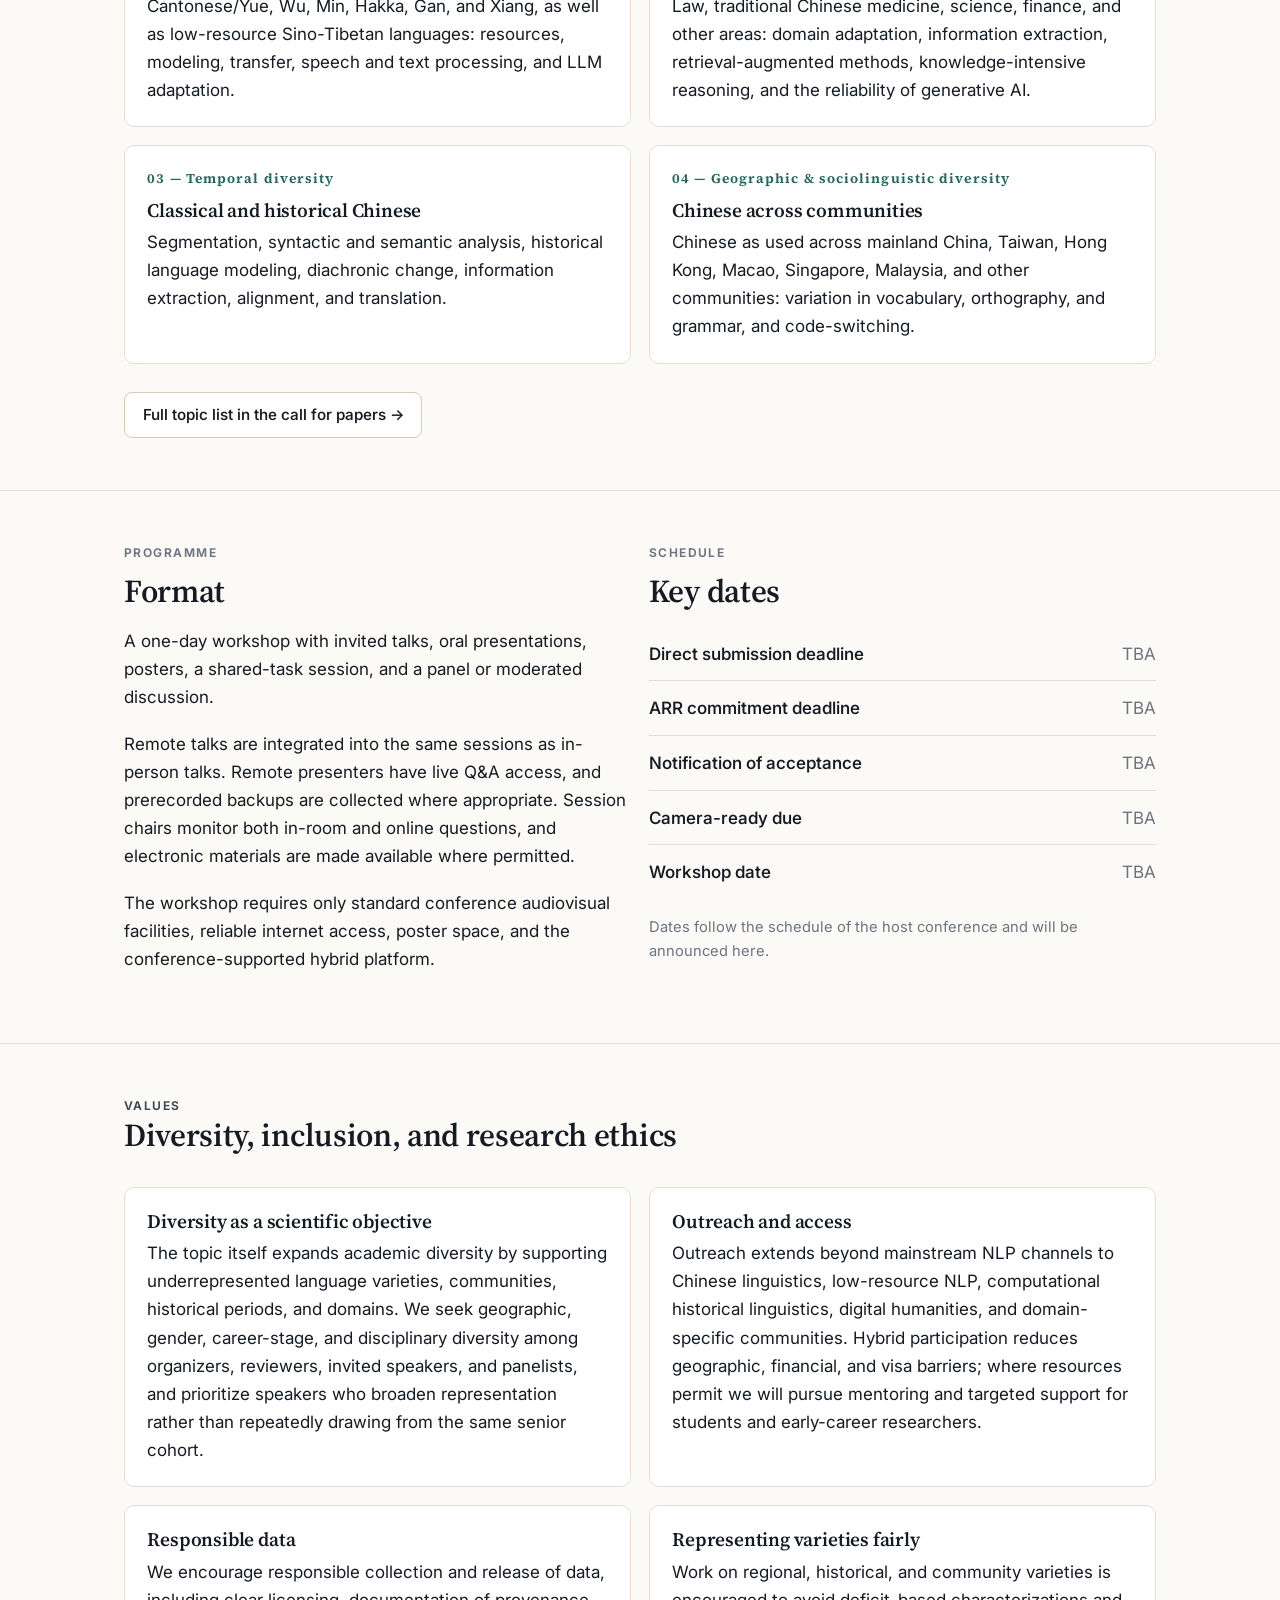
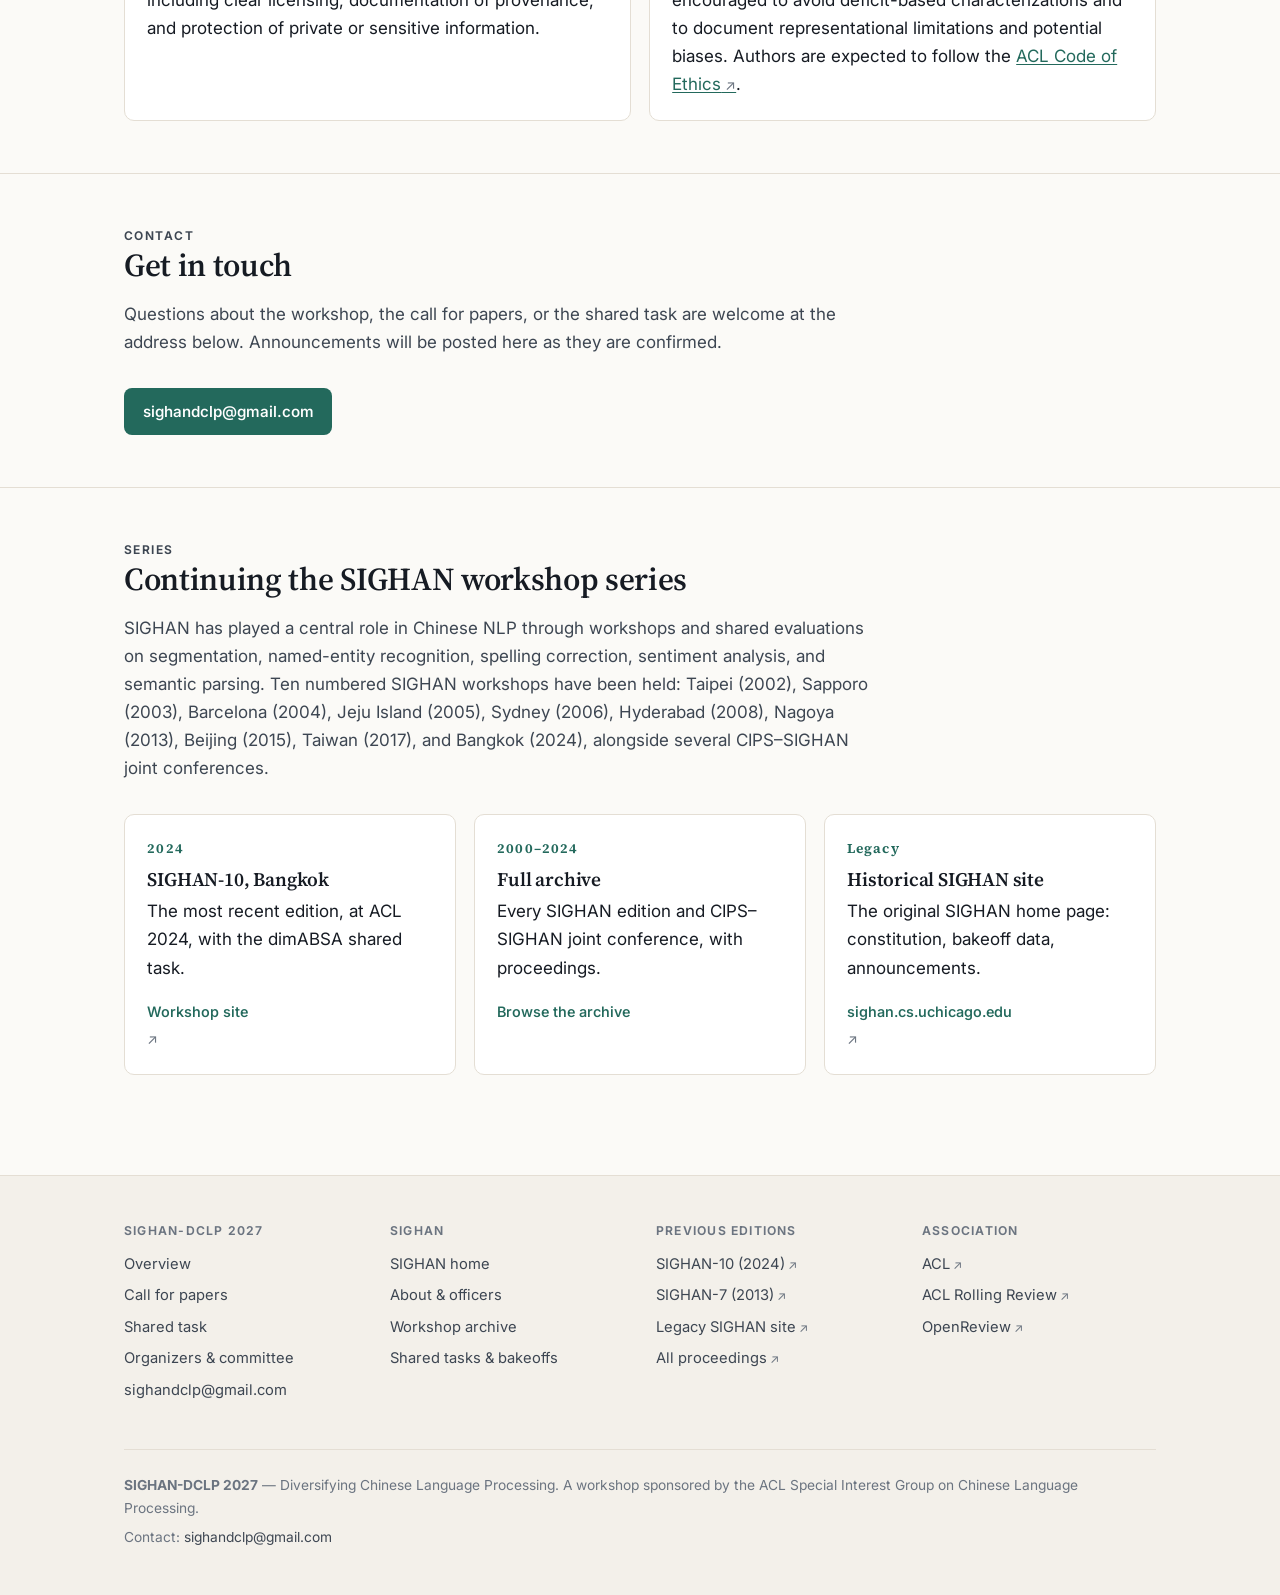
==== commit 4411f835: "Use the official SIGHAN logo; move the 漢 mark to the workshop The SIGHAN pages now carry the group's" ====
--- a/dclp/index.html
+++ b/dclp/index.html
@@ -9,7 +9,7 @@
 <link rel="preconnect" href="https://fonts.gstatic.com" crossorigin>
 <link href="https://fonts.googleapis.com/css2?family=Inter:wght@400;500;600;650&family=Source+Serif+4:opsz,wght@8..60,400;8..60,600&display=swap" rel="stylesheet">
 <link rel="stylesheet" href="../assets/css/style.css">
-<link rel="icon" href="data:image/svg+xml,<svg xmlns='http://www.w3.org/2000/svg' viewBox='0 0 100 100'><rect width='100' height='100' rx='18' fill='%2323695c'/><text x='50' y='72' font-size='64' text-anchor='middle' fill='white' font-family='serif'>多</text></svg>">
+<link rel="icon" href="data:image/svg+xml,<svg xmlns='http://www.w3.org/2000/svg' viewBox='0 0 100 100'><rect width='100' height='100' rx='18' fill='%2323695c'/><text x='50' y='72' font-size='64' text-anchor='middle' fill='white' font-family='serif'>漢</text></svg>">
 </head>
 <body>
 <a class="skip-link" href="#main">Skip to content</a>
@@ -17,7 +17,7 @@
 <header class="site-header">
   <div class="site-header__inner">
     <a class="brand" href="index.html">
-      <span class="brand__mark" aria-hidden="true">多</span>
+      <span class="brand__mark" aria-hidden="true">漢</span>
       <span class="brand__text">
         <span class="brand__name">SIGHAN-DCLP 2027</span>
         <span class="brand__sub">Diversifying Chinese Language Processing</span>
--- a/assets/css/style.css
+++ b/assets/css/style.css
@@ -152,6 +152,11 @@
 }
 :root[data-site="dclp"] .brand__mark { background: var(--accent); }
 @media (prefers-color-scheme: dark) { .brand__mark { color: #14171c; } }
+/* The official SIGHAN logo already contains the wordmark, so pages using it
+   drop .brand__name and pair the image with the subtitle alone. */
+.brand__logo { display: block; flex: none; height: 46px; width: auto; }
+.brand > .brand__sub { align-self: center; white-space: nowrap; }
+
 .brand__text  { display: flex; flex-direction: column; }
 .brand__name  { font-family: var(--font-display); font-weight: 600; font-size: 1.06rem; letter-spacing: .01em; }
 .brand__sub   { font-size: .72rem; color: var(--ink-muted); letter-spacing: .04em; text-transform: uppercase; }
@@ -168,6 +173,10 @@
 }
 .nav .nav__cta:hover { background: var(--accent-deep); color: #fff; }
 @media (prefers-color-scheme: dark) { .nav .nav__cta { color: #14171c; } .nav .nav__cta:hover { color: #14171c; } }
+
+@media (max-width: 420px) {
+  .brand > .brand__sub { display: none; }
+}
 
 @media (max-width: 700px) {
   /* A sticky header eats too much of a phone viewport once the nav wraps. */
@@ -175,6 +184,7 @@
   .site-header__inner { padding: .65rem 1.25rem .5rem; gap: .5rem 1rem; }
   .nav { margin-left: 0; width: 100%; gap: .15rem; }
   .nav a { font-size: .88rem; padding: .32rem .5rem; }
+  .brand__logo { height: 38px; }
   html { scroll-padding-top: 1rem; }
 }
 
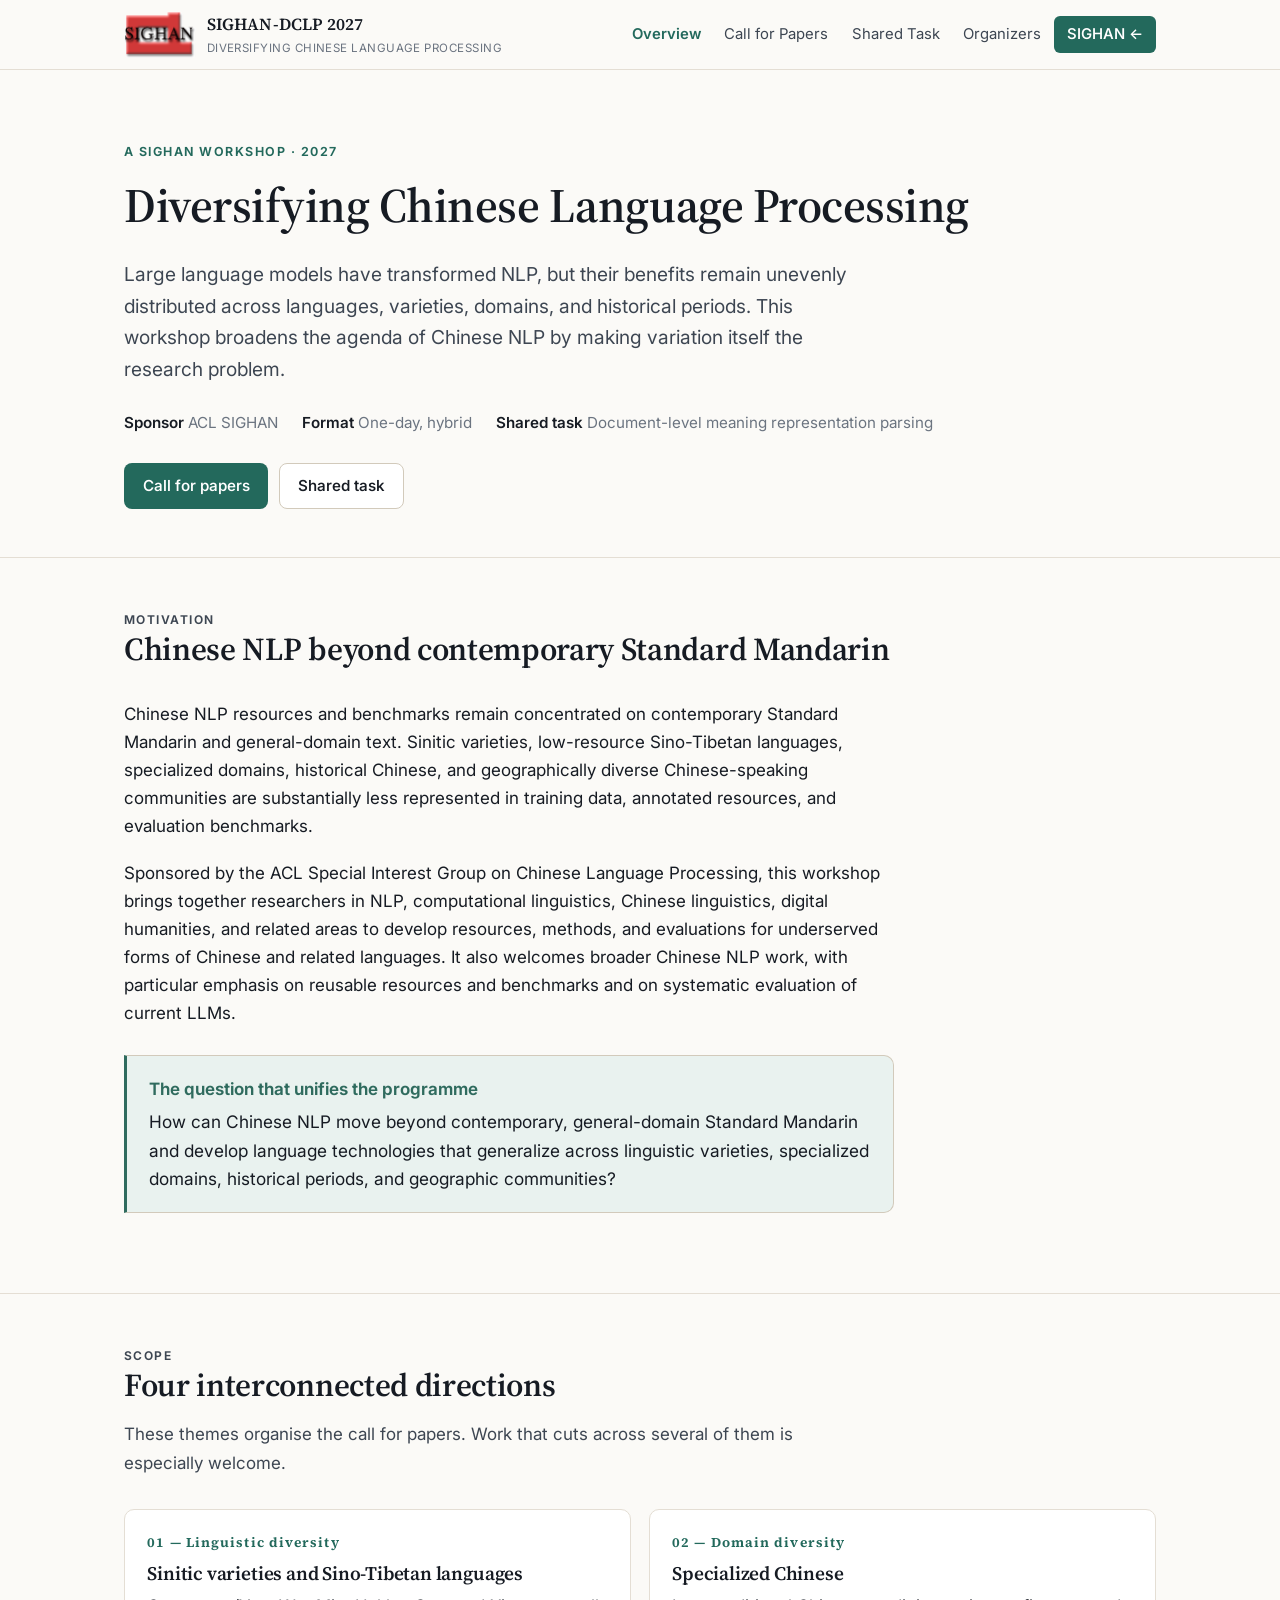
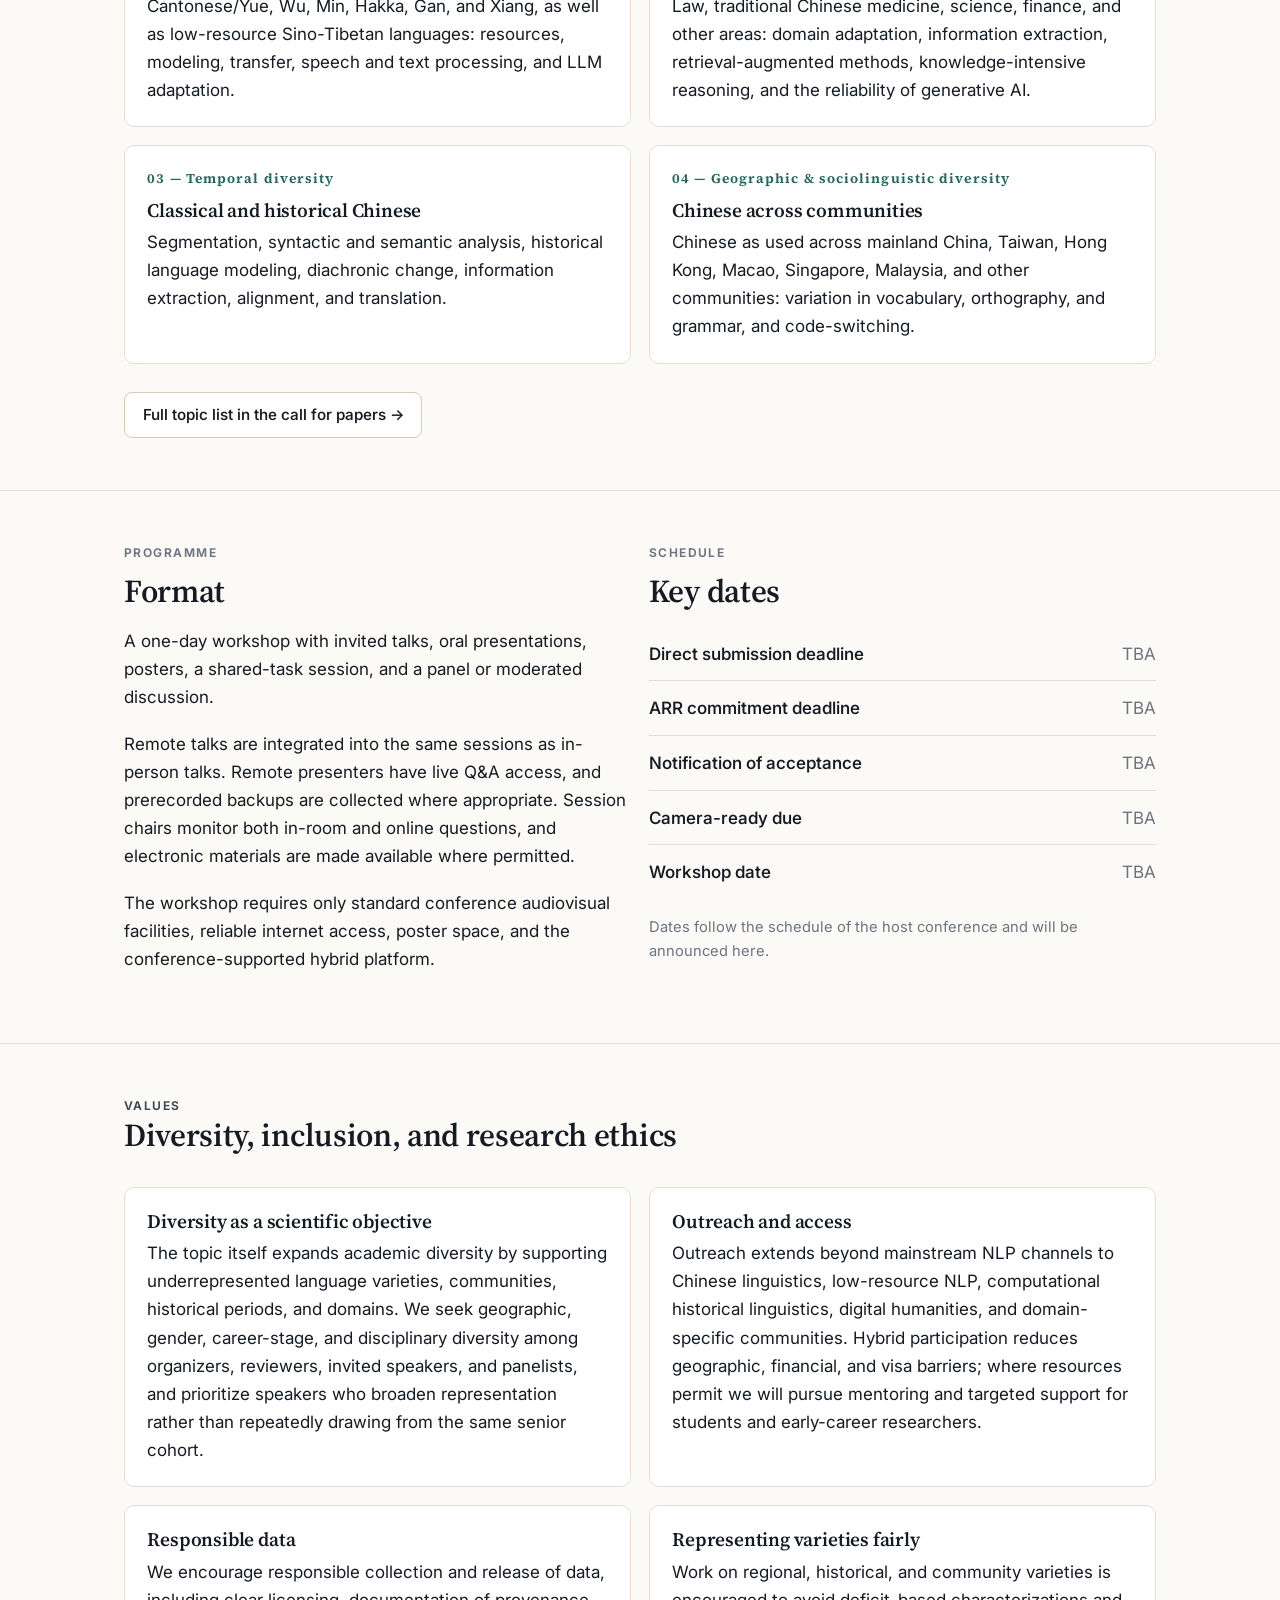
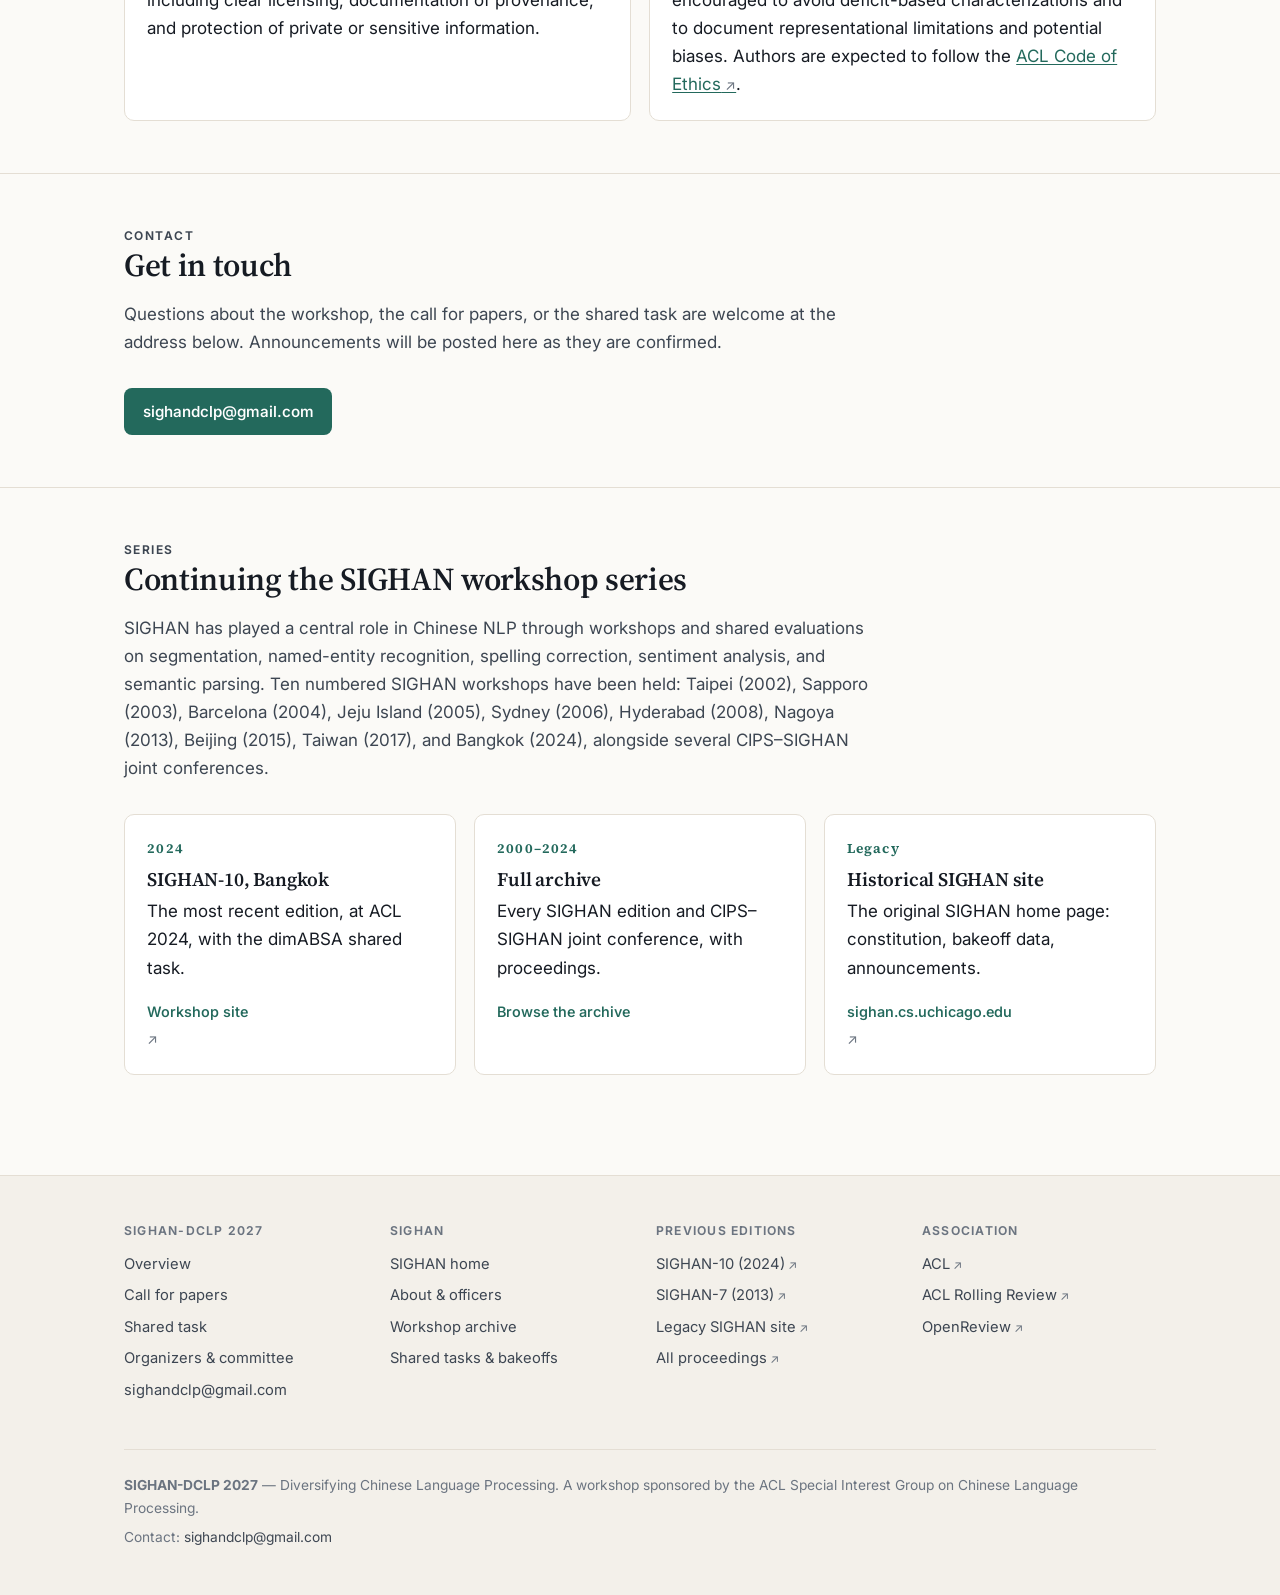
==== commit 1318318f: "Use the SIGHAN logo everywhere, including the tab icon The workshop pages take the same logo as the " ====
--- a/dclp/index.html
+++ b/dclp/index.html
@@ -9,7 +9,10 @@
 <link rel="preconnect" href="https://fonts.gstatic.com" crossorigin>
 <link href="https://fonts.googleapis.com/css2?family=Inter:wght@400;500;600;650&family=Source+Serif+4:opsz,wght@8..60,400;8..60,600&display=swap" rel="stylesheet">
 <link rel="stylesheet" href="../assets/css/style.css">
-<link rel="icon" href="data:image/svg+xml,<svg xmlns='http://www.w3.org/2000/svg' viewBox='0 0 100 100'><rect width='100' height='100' rx='18' fill='%2323695c'/><text x='50' y='72' font-size='64' text-anchor='middle' fill='white' font-family='serif'>漢</text></svg>">
+<link rel="icon" href="../favicon.ico" sizes="32x32">
+<link rel="icon" type="image/png" sizes="32x32" href="../assets/img/favicon-32.png">
+<link rel="icon" type="image/png" sizes="16x16" href="../assets/img/favicon-16.png">
+<link rel="apple-touch-icon" href="../assets/img/apple-touch-icon.png">
 </head>
 <body>
 <a class="skip-link" href="#main">Skip to content</a>
@@ -17,7 +20,11 @@
 <header class="site-header">
   <div class="site-header__inner">
     <a class="brand" href="index.html">
-      <span class="brand__mark" aria-hidden="true">漢</span>
+      <picture>
+        <source media="(prefers-color-scheme: dark)" srcset="../assets/img/sighan-logo-dark.png">
+        <img class="brand__logo" src="../assets/img/sighan-logo.png"
+             width="146" height="93" alt="SIGHAN">
+      </picture>
       <span class="brand__text">
         <span class="brand__name">SIGHAN-DCLP 2027</span>
         <span class="brand__sub">Diversifying Chinese Language Processing</span>
--- a/assets/css/style.css
+++ b/assets/css/style.css
@@ -143,15 +143,6 @@
 
 .brand { display: flex; align-items: center; gap: .65rem; text-decoration: none; color: var(--ink); }
 .brand:hover { color: var(--ink); }
-.brand__mark {
-  width: 34px; height: 34px; flex: none; border-radius: 8px;
-  background: var(--accent); color: #fff;
-  display: grid; place-items: center;
-  font-family: var(--font-display); font-size: 1.15rem; line-height: 1;
-  padding-bottom: 1px;
-}
-:root[data-site="dclp"] .brand__mark { background: var(--accent); }
-@media (prefers-color-scheme: dark) { .brand__mark { color: #14171c; } }
 /* The official SIGHAN logo already contains the wordmark, so pages using it
    drop .brand__name and pair the image with the subtitle alone. */
 .brand__logo { display: block; flex: none; height: 46px; width: auto; }
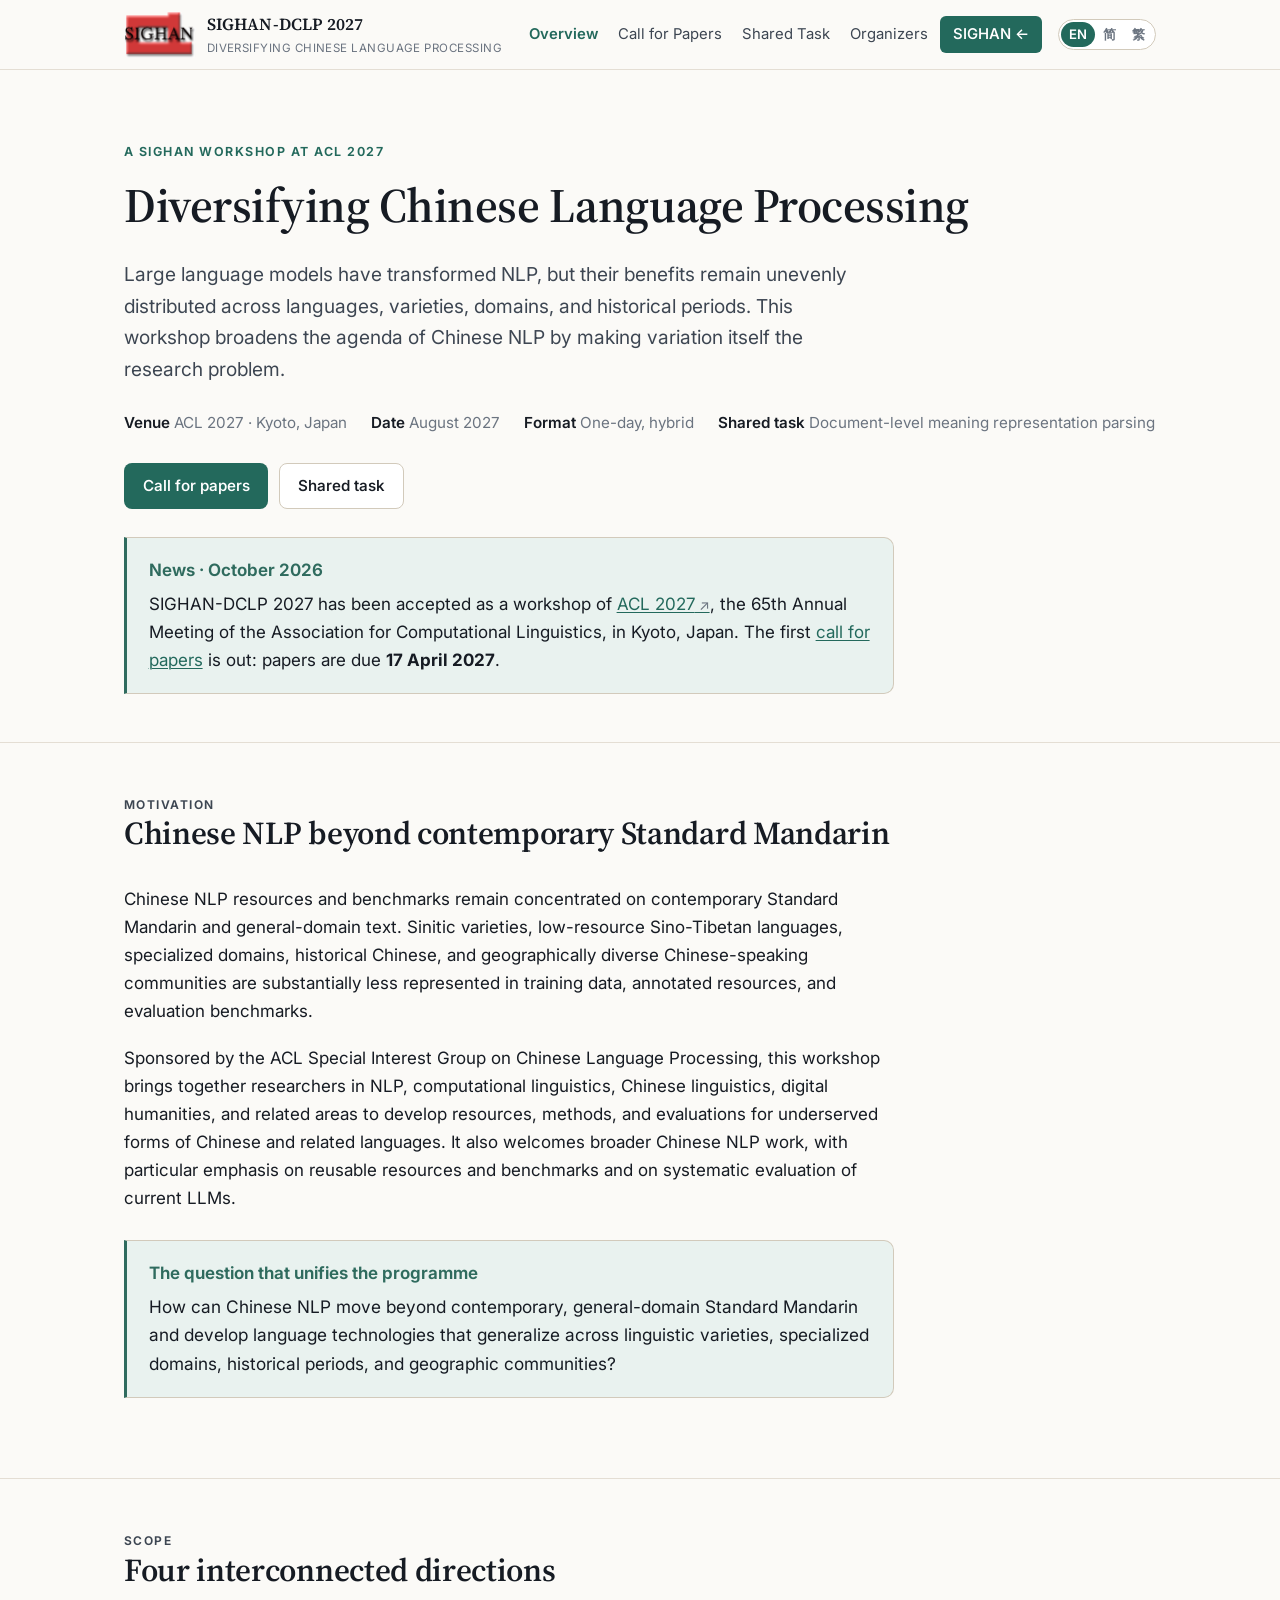
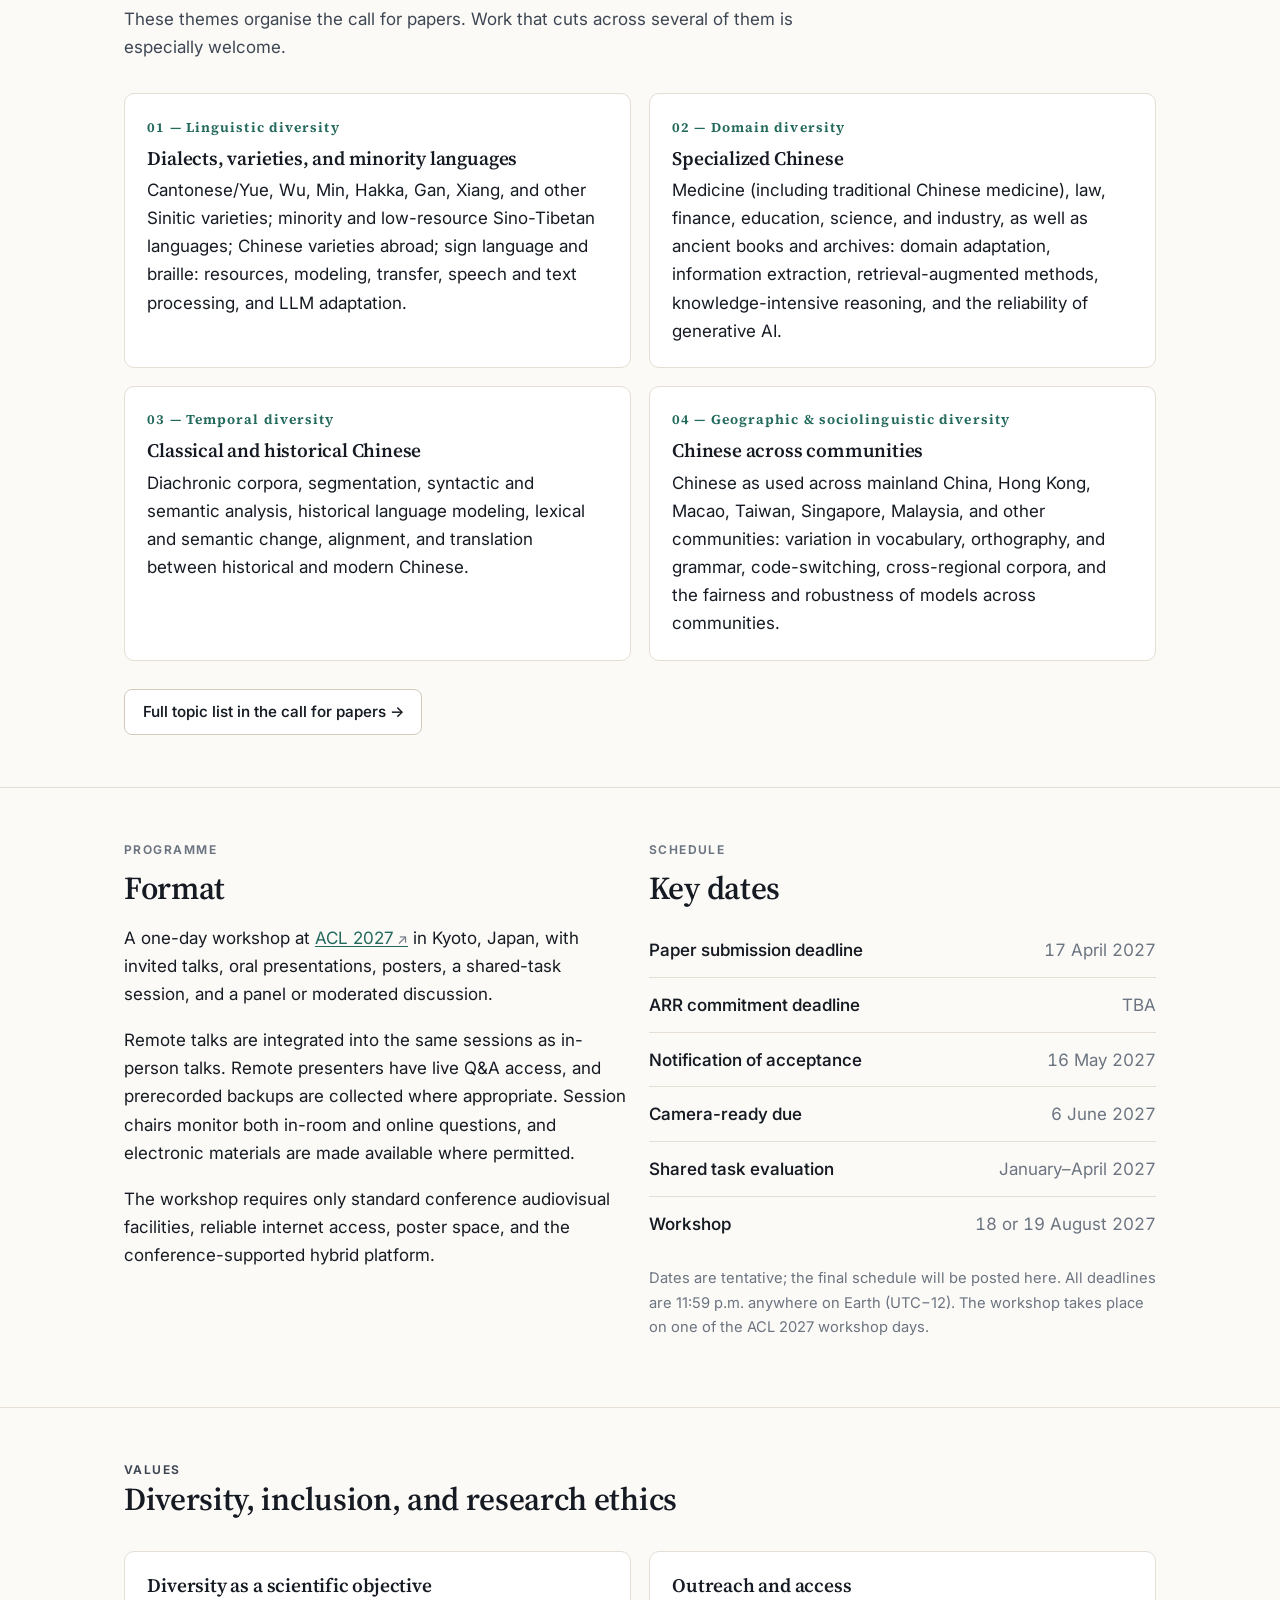
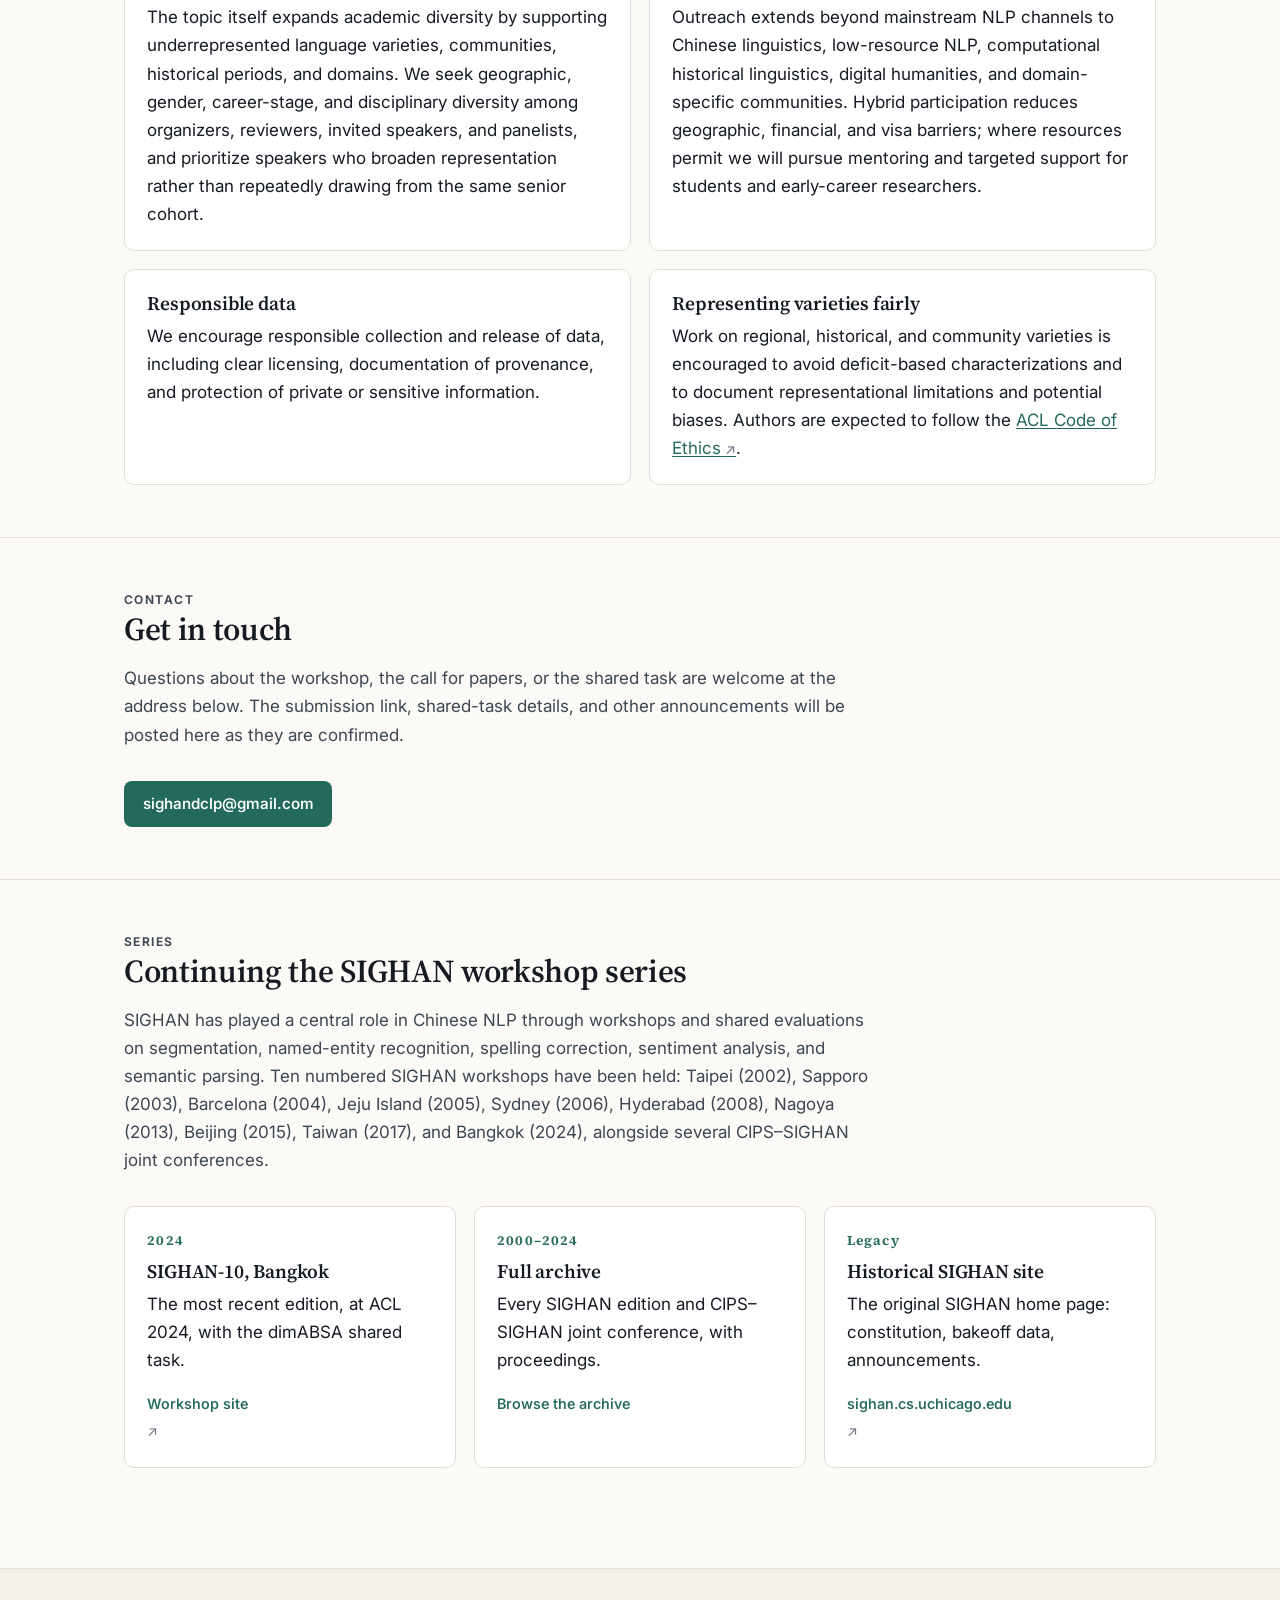
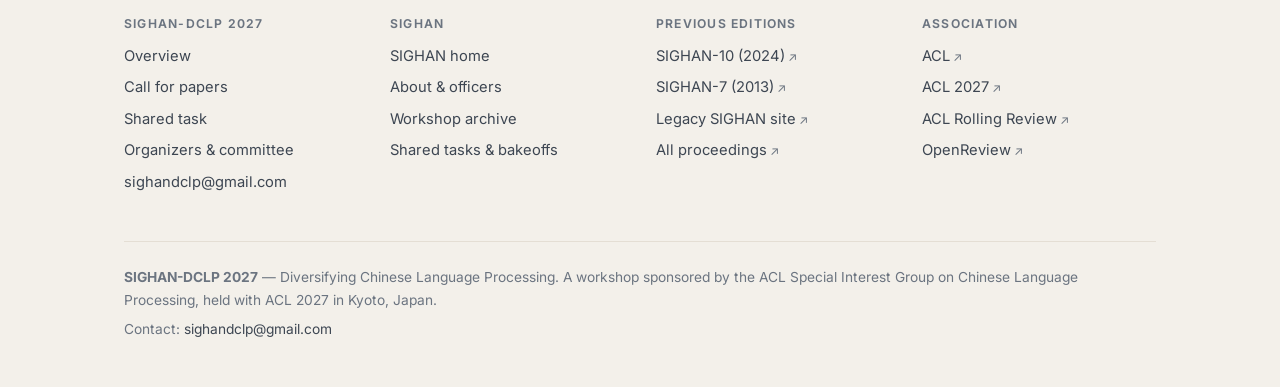
==== commit 38f47864: "Announce ACL 2027 acceptance; add English / 简体 / 繁體 language switch SIGHAN-DCLP 2027 is accepted as " ====
--- a/dclp/index.html
+++ b/dclp/index.html
@@ -1,21 +1,22 @@
 <!doctype html>
-<html lang="en" data-site="dclp">
+<html lang="en" data-site="dclp" data-title-zh-hans="SIGHAN-DCLP 2027 — 中文语言处理的多元化" data-title-zh-hant="SIGHAN-DCLP 2027 — 中文語言處理的多元化">
 <head>
 <meta charset="utf-8">
 <meta name="viewport" content="width=device-width, initial-scale=1">
 <title>SIGHAN-DCLP 2027 — Diversifying Chinese Language Processing</title>
-<meta name="description" content="A SIGHAN workshop on linguistic, domain, temporal, and geographic diversity in Chinese NLP, with a shared task on document-level meaning representation parsing.">
+<meta name="description" content="A SIGHAN workshop at ACL 2027 in Kyoto, Japan, on linguistic, domain, temporal, and geographic diversity in Chinese NLP, with a shared task on document-level meaning representation parsing.">
 <link rel="preconnect" href="https://fonts.googleapis.com">
 <link rel="preconnect" href="https://fonts.gstatic.com" crossorigin>
 <link href="https://fonts.googleapis.com/css2?family=Inter:wght@400;500;600;650&family=Source+Serif+4:opsz,wght@8..60,400;8..60,600&display=swap" rel="stylesheet">
-<link rel="stylesheet" href="../assets/css/style.css">
+<link rel="stylesheet" href="../assets/css/style.css?v=5">
+<script src="../assets/js/lang.js?v=3"></script>
 <link rel="icon" href="../favicon.ico" sizes="32x32">
 <link rel="icon" type="image/png" sizes="32x32" href="../assets/img/favicon-32.png">
 <link rel="icon" type="image/png" sizes="16x16" href="../assets/img/favicon-16.png">
 <link rel="apple-touch-icon" href="../assets/img/apple-touch-icon.png">
 </head>
 <body>
-<a class="skip-link" href="#main">Skip to content</a>
+<a class="skip-link" href="#main"><span lang="en">Skip to content</span><span lang="zh-Hans">跳到正文</span><span lang="zh-Hant">跳到正文</span></a>
 
 <header class="site-header">
   <div class="site-header__inner">
@@ -27,16 +28,21 @@
       </picture>
       <span class="brand__text">
         <span class="brand__name">SIGHAN-DCLP 2027</span>
-        <span class="brand__sub">Diversifying Chinese Language Processing</span>
+        <span class="brand__sub"><span lang="en">Diversifying Chinese Language Processing</span><span lang="zh-Hans">中文语言处理的多元化</span><span lang="zh-Hant">中文語言處理的多元化</span></span>
       </span>
     </a>
     <nav class="nav" aria-label="Main">
-      <a href="index.html" aria-current="page">Overview</a>
-      <a href="cfp.html">Call for Papers</a>
-      <a href="shared-task.html">Shared Task</a>
-      <a href="organizers.html">Organizers</a>
+      <a href="index.html" aria-current="page"><span lang="en">Overview</span><span lang="zh-Hans">概览</span><span lang="zh-Hant">概覽</span></a>
+      <a href="cfp.html"><span lang="en">Call for Papers</span><span lang="zh-Hans">征稿启事</span><span lang="zh-Hant">徵稿啟事</span></a>
+      <a href="shared-task.html"><span lang="en">Shared Task</span><span lang="zh-Hans">评测任务</span><span lang="zh-Hant">評測任務</span></a>
+      <a href="organizers.html"><span lang="en">Organizers</span><span lang="zh-Hans">组织者</span><span lang="zh-Hant">組織者</span></a>
       <a class="nav__cta" href="../index.html">SIGHAN&nbsp;&larr;</a>
     </nav>
+    <div class="lang-switch" role="group" aria-label="Language / 语言 / 語言">
+      <button type="button" data-set-lang="en" lang="en" aria-pressed="true" title="English" aria-label="English">EN</button>
+      <button type="button" data-set-lang="zh-Hans" lang="zh-Hans" aria-pressed="false" title="简体中文" aria-label="简体中文">简</button>
+      <button type="button" data-set-lang="zh-Hant" lang="zh-Hant" aria-pressed="false" title="繁體中文" aria-label="繁體中文">繁</button>
+    </div>
   </div>
 </header>
 
@@ -44,21 +50,40 @@
 
   <section class="hero">
     <div class="wrap">
-      <p class="hero__eyebrow">A SIGHAN workshop · 2027</p>
-      <h1>Diversifying Chinese Language&nbsp;Processing</h1>
+      <p class="hero__eyebrow"><span lang="en">A SIGHAN workshop at ACL 2027</span><span lang="zh-Hans">ACL 2027 附属研讨会</span><span lang="zh-Hant">ACL 2027 附屬研討會</span></p>
+      <h1><span lang="en">Diversifying Chinese Language&nbsp;Processing</span><span lang="zh-Hans">中文语言处理的多元化</span><span lang="zh-Hant">中文語言處理的多元化</span></h1>
       <p class="hero__lede">
-        Large language models have transformed NLP, but their benefits remain unevenly
+        <span lang="en">Large language models have transformed NLP, but their benefits remain unevenly
         distributed across languages, varieties, domains, and historical periods. This workshop
-        broadens the agenda of Chinese NLP by making variation itself the research problem.
+        broadens the agenda of Chinese NLP by making variation itself the research problem.</span>
+        <span lang="zh-Hans">大语言模型深刻改变了自然语言处理，但其收益在不同语言、语言变体、领域与历史时期之间的分布仍不均衡。本研讨会把语言的多样与变异本身作为研究问题，拓展中文自然语言处理的研究议程。</span><span lang="zh-Hant">大型語言模型深刻改變了自然語言處理，但其收益在不同語言、語言變體、領域與歷史時期之間的分佈仍不均衡。本研討會把語言的多樣與變異本身作為研究問題，拓展中文自然語言處理的研究議程。</span>
       </p>
       <div class="hero__meta">
-        <span><strong>Sponsor</strong> ACL SIGHAN</span>
-        <span><strong>Format</strong> One-day, hybrid</span>
-        <span><strong>Shared task</strong> Document-level meaning representation parsing</span>
+        <span><strong><span lang="en">Venue</span><span lang="zh-Hans">地点</span><span lang="zh-Hant">地點</span></strong>
+          <span lang="en">ACL 2027 · Kyoto, Japan</span><span lang="zh-Hans">ACL 2027 · 日本京都</span><span lang="zh-Hant">ACL 2027 · 日本京都</span></span>
+        <span><strong><span lang="en">Date</span><span lang="zh-Hans">时间</span><span lang="zh-Hant">時間</span></strong>
+          <span lang="en">August 2027</span><span lang="zh-Hans">2027年8月</span><span lang="zh-Hant">2027年8月</span></span>
+        <span><strong><span lang="en">Format</span><span lang="zh-Hans">形式</span><span lang="zh-Hant">形式</span></strong>
+          <span lang="en">One-day, hybrid</span><span lang="zh-Hans">一天，线上线下混合</span><span lang="zh-Hant">一天，線上線下混合</span></span>
+        <span><strong><span lang="en">Shared task</span><span lang="zh-Hans">评测任务</span><span lang="zh-Hant">評測任務</span></strong>
+          <span lang="en">Document-level meaning representation parsing</span><span lang="zh-Hans">中文篇章级语义表示解析</span><span lang="zh-Hant">中文篇章級語意表示解析</span></span>
       </div>
       <div class="btn-row">
-        <a class="btn btn--primary" href="cfp.html">Call for papers</a>
-        <a class="btn btn--ghost" href="shared-task.html">Shared task</a>
+        <a class="btn btn--primary" href="cfp.html"><span lang="en">Call for papers</span><span lang="zh-Hans">征稿启事</span><span lang="zh-Hant">徵稿啟事</span></a>
+        <a class="btn btn--ghost" href="shared-task.html"><span lang="en">Shared task</span><span lang="zh-Hans">评测任务</span><span lang="zh-Hant">評測任務</span></a>
+      </div>
+
+      <div class="callout callout--note" style="max-width:70ch;margin-bottom:0">
+        <span class="callout__title"><span lang="en">News · October 2026</span><span lang="zh-Hans">最新消息 · 2026年10月</span><span lang="zh-Hant">最新訊息 · 2026年10月</span></span>
+        <p>
+          <span lang="en">SIGHAN-DCLP 2027 has been accepted as a workshop of
+          <a class="ext" href="https://2027.aclweb.org/">ACL 2027</a>, the 65th Annual Meeting of the
+          Association for Computational Linguistics, in Kyoto, Japan. The first
+          <a href="cfp.html">call for papers</a> is out: papers are due <strong>17 April 2027</strong>.</span>
+          <span lang="zh-Hans">SIGHAN-DCLP 2027 已被确定为第65届国际计算语言学协会年会
+          <a class="ext" href="https://2027.aclweb.org/">ACL 2027</a> 的附属研讨会，将于日本京都举办。<a href="cfp.html">征稿启事</a>（1号通知）现已发布，论文投稿截止日期为 <strong>2027年4月17日</strong>。</span><span lang="zh-Hant">SIGHAN-DCLP 2027 已被確定為第65屆國際計算語言學協會年會
+          <a class="ext" href="https://2027.aclweb.org/">ACL 2027</a> 的附屬研討會，將於日本京都舉辦。<a href="cfp.html">徵稿啟事</a>（1號通知）現已發布，論文投稿截止日期為 <strong>2027年4月17日</strong>。</span>
+        </p>
       </div>
     </div>
   </section>
@@ -67,34 +92,37 @@
     <div class="wrap">
 
       <div class="section__head">
-        <p class="eyebrow">Motivation</p>
-        <h2>Chinese NLP beyond contemporary Standard Mandarin</h2>
+        <p class="eyebrow"><span lang="en">Motivation</span><span lang="zh-Hans">研讨会背景</span><span lang="zh-Hant">研討會背景</span></p>
+        <h2><span lang="en">Chinese NLP beyond contemporary Standard Mandarin</span><span lang="zh-Hans">走出当代标准普通话的中文自然语言处理</span><span lang="zh-Hant">走出當代標準普通話的中文自然語言處理</span></h2>
       </div>
 
       <div class="wrap-narrow prose" style="padding:0;max-width:70ch;margin:0">
         <p>
-          Chinese NLP resources and benchmarks remain concentrated on contemporary Standard
+          <span lang="en">Chinese NLP resources and benchmarks remain concentrated on contemporary Standard
           Mandarin and general-domain text. Sinitic varieties, low-resource Sino-Tibetan
           languages, specialized domains, historical Chinese, and geographically diverse
           Chinese-speaking communities are substantially less represented in training data,
-          annotated resources, and evaluation benchmarks.
+          annotated resources, and evaluation benchmarks.</span>
+          <span lang="zh-Hans">当前的中文自然语言处理资源与评测基准仍集中于当代标准普通话和通用领域文本。汉语方言、低资源的汉藏语系语言、专业领域、历史汉语以及分布于各地的华语社群，在训练数据、标注资源和评测基准中的代表性明显不足。</span><span lang="zh-Hant">當前的中文自然語言處理資源與評測基準仍集中於當代標準普通話和通用領域文本。漢語方言、低資源的漢藏語系語言、專業領域、歷史漢語以及分佈於各地的華語社群，在訓練資料、標註資源和評測基準中的代表性明顯不足。</span>
         </p>
         <p>
-          Sponsored by the ACL Special Interest Group on Chinese Language Processing, this
+          <span lang="en">Sponsored by the ACL Special Interest Group on Chinese Language Processing, this
           workshop brings together researchers in NLP, computational linguistics, Chinese
           linguistics, digital humanities, and related areas to develop resources, methods, and
           evaluations for underserved forms of Chinese and related languages. It also welcomes
           broader Chinese NLP work, with particular emphasis on reusable resources and benchmarks
-          and on systematic evaluation of current LLMs.
+          and on systematic evaluation of current LLMs.</span>
+          <span lang="zh-Hans">本研讨会由 ACL 中文语言处理专业委员会（SIGHAN）主办，汇聚自然语言处理、计算语言学、汉语语言学、数字人文及相关领域的研究者，共同为尚未得到充分研究的汉语形态及相关语言建设资源、发展方法、开展评测。研讨会同样欢迎更广泛的中文自然语言处理研究，尤其重视可复用的资源与评测基准，以及对当前大语言模型的系统评估。</span><span lang="zh-Hant">本研討會由 ACL 中文語言處理專業委員會（SIGHAN）主辦，匯聚自然語言處理、計算語言學、漢語語言學、數位人文及相關領域的研究者，共同為尚未得到充分研究的漢語形態及相關語言建設資源、發展方法、開展評測。研討會同樣歡迎更廣泛的中文自然語言處理研究，尤其重視可重複使用的資源與評測基準，以及對當前大型語言模型的系統評估。</span>
         </p>
       </div>
 
       <div class="callout callout--note" style="max-width:70ch">
-        <span class="callout__title">The question that unifies the programme</span>
+        <span class="callout__title"><span lang="en">The question that unifies the programme</span><span lang="zh-Hans">贯穿整个研讨会的核心问题</span><span lang="zh-Hant">貫穿整個研討會的核心問題</span></span>
         <p style="font-size:1.08rem">
-          How can Chinese NLP move beyond contemporary, general-domain Standard Mandarin and
+          <span lang="en">How can Chinese NLP move beyond contemporary, general-domain Standard Mandarin and
           develop language technologies that generalize across linguistic varieties, specialized
-          domains, historical periods, and geographic communities?
+          domains, historical periods, and geographic communities?</span>
+          <span lang="zh-Hans">中文自然语言处理如何突破当代通用领域标准普通话的局限，发展出能够在不同语言变体、专业领域、历史时期和地理社群之间泛化的语言技术？</span><span lang="zh-Hant">中文自然語言處理如何突破當代通用領域標準普通話的侷限，發展出能夠在不同語言變體、專業領域、歷史時期和地理社群之間泛化的語言技術？</span>
         </p>
       </div>
     </div>
@@ -103,52 +131,60 @@
   <section class="section">
     <div class="wrap">
       <div class="section__head">
-        <p class="eyebrow">Scope</p>
-        <h2>Four interconnected directions</h2>
-        <p>These themes organise the call for papers. Work that cuts across several of them is
-           especially welcome.</p>
+        <p class="eyebrow"><span lang="en">Scope</span><span lang="zh-Hans">研究范围</span><span lang="zh-Hant">研究範圍</span></p>
+        <h2><span lang="en">Four interconnected directions</span><span lang="zh-Hans">四个相互关联的方向</span><span lang="zh-Hant">四個相互關聯的方向</span></h2>
+        <p><span lang="en">These themes organise the call for papers. Work that cuts across several of them is
+           especially welcome.</span><span lang="zh-Hans">征稿主题围绕以下四个方向展开，跨越多个方向的研究尤为欢迎。</span><span lang="zh-Hant">徵稿主題圍繞以下四個方向展開，跨越多個方向的研究尤為歡迎。</span></p>
       </div>
 
       <div class="grid grid--2">
         <div class="card">
-          <p class="card__num">01 — Linguistic diversity</p>
-          <h3>Sinitic varieties and Sino-Tibetan languages</h3>
-          <p>
-            Cantonese/Yue, Wu, Min, Hakka, Gan, and Xiang, as well as low-resource Sino-Tibetan
-            languages: resources, modeling, transfer, speech and text processing, and LLM
-            adaptation.
-          </p>
-        </div>
-        <div class="card">
-          <p class="card__num">02 — Domain diversity</p>
-          <h3>Specialized Chinese</h3>
-          <p>
-            Law, traditional Chinese medicine, science, finance, and other areas: domain
-            adaptation, information extraction, retrieval-augmented methods, knowledge-intensive
-            reasoning, and the reliability of generative AI.
-          </p>
-        </div>
-        <div class="card">
-          <p class="card__num">03 — Temporal diversity</p>
-          <h3>Classical and historical Chinese</h3>
-          <p>
-            Segmentation, syntactic and semantic analysis, historical language modeling,
-            diachronic change, information extraction, alignment, and translation.
-          </p>
-        </div>
-        <div class="card">
-          <p class="card__num">04 — Geographic &amp; sociolinguistic diversity</p>
-          <h3>Chinese across communities</h3>
-          <p>
-            Chinese as used across mainland China, Taiwan, Hong Kong, Macao, Singapore, Malaysia,
-            and other communities: variation in vocabulary, orthography, and grammar, and
-            code-switching.
+          <p class="card__num"><span lang="en">01 — Linguistic diversity</span><span lang="zh-Hans">01 — 语言多样性</span><span lang="zh-Hant">01 — 語言多樣性</span></p>
+          <h3><span lang="en">Dialects, varieties, and minority languages</span><span lang="zh-Hans">方言、语言变体与少数民族语言</span><span lang="zh-Hant">方言、語言變體與少數民族語言</span></h3>
+          <p>
+            <span lang="en">Cantonese/Yue, Wu, Min, Hakka, Gan, Xiang, and other Sinitic varieties; minority and
+            low-resource Sino-Tibetan languages; Chinese varieties abroad; sign language and
+            braille: resources, modeling, transfer, speech and text processing, and LLM
+            adaptation.</span>
+            <span lang="zh-Hans">粤语、吴语、闽语、客家话、赣语、湘语等汉语方言，少数民族语言与低资源汉藏语系语言，域外汉语变体，以及手语、盲文：资源建设、建模、迁移、语音与文本处理，以及大语言模型适配。</span><span lang="zh-Hant">粵語、吳語、閩語、客家話、贛語、湘語等漢語方言，少數民族語言與低資源漢藏語系語言，域外漢語變體，以及手語、點字：資源建設、建模、遷移、語音與文本處理，以及大型語言模型適配。</span>
+          </p>
+        </div>
+        <div class="card">
+          <p class="card__num"><span lang="en">02 — Domain diversity</span><span lang="zh-Hans">02 — 领域多样性</span><span lang="zh-Hant">02 — 領域多樣性</span></p>
+          <h3><span lang="en">Specialized Chinese</span><span lang="zh-Hans">专业领域中文</span><span lang="zh-Hant">專業領域中文</span></h3>
+          <p>
+            <span lang="en">Medicine (including traditional Chinese medicine), law, finance, education, science,
+            and industry, as well as ancient books and archives: domain adaptation, information
+            extraction, retrieval-augmented methods, knowledge-intensive reasoning, and the
+            reliability of generative AI.</span>
+            <span lang="zh-Hans">医疗（含中医药）、法律、金融、教育、科学、工业等领域，以及古籍与档案文献：领域自适应、信息抽取、检索增强方法、知识密集型推理，以及生成式人工智能的可靠性。</span><span lang="zh-Hant">醫療（含中醫藥）、法律、金融、教育、科學、工業等領域，以及古籍與檔案文獻：領域自適應、資訊擷取、檢索增強方法、知識密集型推理，以及生成式人工智慧的可靠性。</span>
+          </p>
+        </div>
+        <div class="card">
+          <p class="card__num"><span lang="en">03 — Temporal diversity</span><span lang="zh-Hans">03 — 时间多样性</span><span lang="zh-Hant">03 — 時間多樣性</span></p>
+          <h3><span lang="en">Classical and historical Chinese</span><span lang="zh-Hans">古代汉语与历史汉语</span><span lang="zh-Hant">古代漢語與歷史漢語</span></h3>
+          <p>
+            <span lang="en">Diachronic corpora, segmentation, syntactic and semantic analysis, historical language
+            modeling, lexical and semantic change, alignment, and translation between historical
+            and modern Chinese.</span>
+            <span lang="zh-Hans">历时语料库、分词、句法与语义分析、历史语言建模、词汇与语义演变，以及古今汉语的对齐与翻译。</span><span lang="zh-Hant">歷時語料庫、斷詞、句法與語意分析、歷史語言建模、詞彙與語意演變，以及古今漢語的對齊與翻譯。</span>
+          </p>
+        </div>
+        <div class="card">
+          <p class="card__num"><span lang="en">04 — Geographic &amp; sociolinguistic diversity</span><span lang="zh-Hans">04 — 地理多样性</span><span lang="zh-Hant">04 — 地理多樣性</span></p>
+          <h3><span lang="en">Chinese across communities</span><span lang="zh-Hans">不同社群中的中文</span><span lang="zh-Hant">不同社群中的中文</span></h3>
+          <p>
+            <span lang="en">Chinese as used across mainland China, Hong Kong, Macao, Taiwan, Singapore, Malaysia,
+            and other communities: variation in vocabulary, orthography, and grammar,
+            code-switching, cross-regional corpora, and the fairness and robustness of models
+            across communities.</span>
+            <span lang="zh-Hans">中国大陆、香港、澳门、台湾、新加坡、马来西亚及其他社群中使用的中文：词汇、书写与语法的差异，语码转换，跨地区语料，以及模型在不同社群间的公平性与鲁棒性。</span><span lang="zh-Hant">中國大陸、香港、澳門、臺灣、新加坡、馬來西亞及其他社群中使用的中文：詞彙、書寫與語法的差異，語碼轉換，跨地區語料，以及模型在不同社群間的公平性與穩健性。</span>
           </p>
         </div>
       </div>
 
       <div class="btn-row">
-        <a class="btn btn--ghost" href="cfp.html">Full topic list in the call for papers &rarr;</a>
+        <a class="btn btn--ghost" href="cfp.html#topics"><span lang="en">Full topic list in the call for papers &rarr;</span><span lang="zh-Hans">查看征稿启事中的完整主题 &rarr;</span><span lang="zh-Hant">檢視徵稿啟事中的完整主題 &rarr;</span></a>
       </div>
     </div>
   </section>
@@ -157,35 +193,49 @@
     <div class="wrap">
       <div class="grid grid--2">
         <div>
-          <p class="eyebrow">Programme</p>
-          <h2>Format</h2>
-          <p>
-            A one-day workshop with invited talks, oral presentations, posters, a shared-task
-            session, and a panel or moderated discussion.
-          </p>
-          <p>
-            Remote talks are integrated into the same sessions as in-person talks. Remote
+          <p class="eyebrow"><span lang="en">Programme</span><span lang="zh-Hans">会议安排</span><span lang="zh-Hant">會議安排</span></p>
+          <h2><span lang="en">Format</span><span lang="zh-Hans">会议形式</span><span lang="zh-Hant">會議形式</span></h2>
+          <p>
+            <span lang="en">A one-day workshop at <a class="ext" href="https://2027.aclweb.org/">ACL 2027</a>
+            in Kyoto, Japan, with invited talks, oral presentations, posters, a shared-task
+            session, and a panel or moderated discussion.</span>
+            <span lang="zh-Hans">研讨会为期一天，作为 <a class="ext" href="https://2027.aclweb.org/">ACL 2027</a> 附属研讨会在日本京都举行，包括特邀报告、口头报告、海报展示、评测任务专场，以及圆桌或主持讨论。</span><span lang="zh-Hant">研討會為期一天，作為 <a class="ext" href="https://2027.aclweb.org/">ACL 2027</a> 附屬研討會在日本京都舉行，包括特邀報告、口頭報告、海報展示、評測任務專場，以及圓桌或主持討論。</span>
+          </p>
+          <p>
+            <span lang="en">Remote talks are integrated into the same sessions as in-person talks. Remote
             presenters have live Q&amp;A access, and prerecorded backups are collected where
             appropriate. Session chairs monitor both in-room and online questions, and electronic
-            materials are made available where permitted.
-          </p>
-          <p>
-            The workshop requires only standard conference audiovisual facilities, reliable
-            internet access, poster space, and the conference-supported hybrid platform.
+            materials are made available where permitted.</span>
+            <span lang="zh-Hans">远程报告与现场报告安排在同一场次中。远程报告人可实时参与问答，必要时另行收集预录视频作为备份。场次主持人同时关注现场与线上提问，并在许可范围内提供电子材料。</span><span lang="zh-Hant">遠端報告與現場報告安排在同一場次中。遠端報告人可即時參與問答，必要時另行收集預錄影片作為備份。場次主持人同時關注現場與線上提問，並在許可範圍內提供電子材料。</span>
+          </p>
+          <p>
+            <span lang="en">The workshop requires only standard conference audiovisual facilities, reliable
+            internet access, poster space, and the conference-supported hybrid platform.</span>
+            <span lang="zh-Hans">研讨会仅需常规会议音视频设备、稳定的网络连接、海报展区以及大会提供的线上线下混合平台。</span><span lang="zh-Hant">研討會僅需常規會議影音設備、穩定的網路連線、海報展區以及大會提供的線上線下混合平臺。</span>
           </p>
         </div>
         <div>
-          <p class="eyebrow">Schedule</p>
-          <h2>Key dates</h2>
+          <p class="eyebrow"><span lang="en">Schedule</span><span lang="zh-Hans">日程</span><span lang="zh-Hant">日程</span></p>
+          <h2><span lang="en">Key dates</span><span lang="zh-Hans">重要日期</span><span lang="zh-Hant">重要日期</span></h2>
           <ul class="dates">
-            <li><span class="d-label">Direct submission deadline</span><span class="d-value">TBA</span></li>
-            <li><span class="d-label">ARR commitment deadline</span><span class="d-value">TBA</span></li>
-            <li><span class="d-label">Notification of acceptance</span><span class="d-value">TBA</span></li>
-            <li><span class="d-label">Camera-ready due</span><span class="d-value">TBA</span></li>
-            <li><span class="d-label">Workshop date</span><span class="d-value">TBA</span></li>
+            <li><span class="d-label"><span lang="en">Paper submission deadline</span><span lang="zh-Hans">论文投稿截止</span><span lang="zh-Hant">論文投稿截止</span></span>
+                <span class="d-value"><span lang="en">17 April 2027</span><span lang="zh-Hans">2027年4月17日</span><span lang="zh-Hant">2027年4月17日</span></span></li>
+            <li><span class="d-label"><span lang="en">ARR commitment deadline</span><span lang="zh-Hans">ARR 承诺提交截止</span><span lang="zh-Hant">ARR 承諾提交截止</span></span>
+                <span class="d-value"><span lang="en">TBA</span><span lang="zh-Hans">待定</span><span lang="zh-Hant">待定</span></span></li>
+            <li><span class="d-label"><span lang="en">Notification of acceptance</span><span lang="zh-Hans">录用结果通知</span><span lang="zh-Hant">錄用結果通知</span></span>
+                <span class="d-value"><span lang="en">16 May 2027</span><span lang="zh-Hans">2027年5月16日</span><span lang="zh-Hant">2027年5月16日</span></span></li>
+            <li><span class="d-label"><span lang="en">Camera-ready due</span><span lang="zh-Hans">终稿提交截止</span><span lang="zh-Hant">終稿提交截止</span></span>
+                <span class="d-value"><span lang="en">6 June 2027</span><span lang="zh-Hans">2027年6月6日</span><span lang="zh-Hant">2027年6月6日</span></span></li>
+            <li><span class="d-label"><span lang="en">Shared task evaluation</span><span lang="zh-Hans">评测任务举办</span><span lang="zh-Hant">評測任務舉辦</span></span>
+                <span class="d-value"><span lang="en">January–April 2027</span><span lang="zh-Hans">2027年1月—4月</span><span lang="zh-Hant">2027年1月—4月</span></span></li>
+            <li><span class="d-label"><span lang="en">Workshop</span><span lang="zh-Hans">研讨会举办</span><span lang="zh-Hant">研討會舉辦</span></span>
+                <span class="d-value"><span lang="en">18 or 19 August 2027</span><span lang="zh-Hans">2027年8月18日或19日</span><span lang="zh-Hant">2027年8月18日或19日</span></span></li>
           </ul>
           <p style="font-size:.92rem;color:var(--ink-muted);margin-top:1rem">
-            Dates follow the schedule of the host conference and will be announced here.
+            <span lang="en">Dates are tentative; the final schedule will be posted here. All deadlines are
+            11:59 p.m. anywhere on Earth (UTC−12). The workshop takes place on one of the
+            ACL 2027 workshop days.</span>
+            <span lang="zh-Hans">以上为暂定日期，最终安排以本网站公布为准。所有截止时间均为当日 23:59（UTC−12，即全球任何地区均为当日）。研讨会将在 ACL 2027 的研讨会日程中择一日举行。</span><span lang="zh-Hant">以上為暫定日期，最終安排以本網站公佈為準。所有截止時間均為當日 23:59（UTC−12，即全球任何地區均為當日）。研討會將在 ACL 2027 的研討會日程中擇一日舉行。</span>
           </p>
         </div>
       </div>
@@ -195,44 +245,50 @@
   <section class="section">
     <div class="wrap">
       <div class="section__head">
-        <p class="eyebrow">Values</p>
-        <h2>Diversity, inclusion, and research ethics</h2>
+        <p class="eyebrow"><span lang="en">Values</span><span lang="zh-Hans">理念</span><span lang="zh-Hant">理念</span></p>
+        <h2><span lang="en">Diversity, inclusion, and research ethics</span><span lang="zh-Hans">多元、包容与研究伦理</span><span lang="zh-Hant">多元、包容與研究倫理</span></h2>
       </div>
       <div class="grid grid--2">
         <div class="card">
-          <h3>Diversity as a scientific objective</h3>
-          <p>
-            The topic itself expands academic diversity by supporting underrepresented language
+          <h3><span lang="en">Diversity as a scientific objective</span><span lang="zh-Hans">以多样性为科学目标</span><span lang="zh-Hant">以多樣性為科學目標</span></h3>
+          <p>
+            <span lang="en">The topic itself expands academic diversity by supporting underrepresented language
             varieties, communities, historical periods, and domains. We seek geographic, gender,
             career-stage, and disciplinary diversity among organizers, reviewers, invited
             speakers, and panelists, and prioritize speakers who broaden representation rather
-            than repeatedly drawing from the same senior cohort.
-          </p>
-        </div>
-        <div class="card">
-          <h3>Outreach and access</h3>
-          <p>
-            Outreach extends beyond mainstream NLP channels to Chinese linguistics, low-resource
+            than repeatedly drawing from the same senior cohort.</span>
+            <span lang="zh-Hans">研讨会的主题本身即通过关注代表性不足的语言变体、社群、历史时期与领域来拓展学术多样性。我们力求组织者、审稿人、特邀讲者和讨论嘉宾在地域、性别、职业阶段和学科背景上的多元，并优先邀请能够拓宽代表性的讲者，而非反复邀请同一批资深学者。</span><span lang="zh-Hant">研討會的主題本身即透過關注代表性不足的語言變體、社群、歷史時期與領域來拓展學術多樣性。我們力求組織者、審稿人、特邀講者和討論嘉賓在地域、性別、職業階段和學科背景上的多元，並優先邀請能夠拓寬代表性的講者，而非反覆邀請同一批資深學者。</span>
+          </p>
+        </div>
+        <div class="card">
+          <h3><span lang="en">Outreach and access</span><span lang="zh-Hans">推广与参与</span><span lang="zh-Hant">推廣與參與</span></h3>
+          <p>
+            <span lang="en">Outreach extends beyond mainstream NLP channels to Chinese linguistics, low-resource
             NLP, computational historical linguistics, digital humanities, and domain-specific
             communities. Hybrid participation reduces geographic, financial, and visa barriers;
             where resources permit we will pursue mentoring and targeted support for students and
-            early-career researchers.
-          </p>
-        </div>
-        <div class="card">
-          <h3>Responsible data</h3>
-          <p>
-            We encourage responsible collection and release of data, including clear licensing,
-            documentation of provenance, and protection of private or sensitive information.
-          </p>
-        </div>
-        <div class="card">
-          <h3>Representing varieties fairly</h3>
-          <p>
-            Work on regional, historical, and community varieties is encouraged to avoid
+            early-career researchers.</span>
+            <span lang="zh-Hans">我们的宣传推广不限于主流自然语言处理渠道，还将覆盖汉语语言学、低资源自然语言处理、计算历史语言学、数字人文及各专业领域社群。线上线下混合的参会方式可降低地域、经费和签证方面的障碍；在资源允许的情况下，我们将为学生和青年研究者提供指导与专项支持。</span><span lang="zh-Hant">我們的宣傳推廣不限於主流自然語言處理管道，還將覆蓋漢語語言學、低資源自然語言處理、計算歷史語言學、數位人文及各專業領域社群。線上線下混合的參會方式可降低地域、經費和簽證方面的障礙；在資源允許的情況下，我們將為學生和青年研究者提供指導與專項支援。</span>
+          </p>
+        </div>
+        <div class="card">
+          <h3><span lang="en">Responsible data</span><span lang="zh-Hans">负责任的数据实践</span><span lang="zh-Hant">負責任的資料實踐</span></h3>
+          <p>
+            <span lang="en">We encourage responsible collection and release of data, including clear licensing,
+            documentation of provenance, and protection of private or sensitive information.</span>
+            <span lang="zh-Hans">我们鼓励以负责任的方式采集和发布数据，包括明确许可协议、记录数据来源，并保护隐私及敏感信息。</span><span lang="zh-Hant">我們鼓勵以負責任的方式採集和發布資料，包括明確授權條款、記錄資料來源，並保護隱私及敏感資訊。</span>
+          </p>
+        </div>
+        <div class="card">
+          <h3><span lang="en">Representing varieties fairly</span><span lang="zh-Hans">公正地呈现语言变体</span><span lang="zh-Hant">公正地呈現語言變體</span></h3>
+          <p>
+            <span lang="en">Work on regional, historical, and community varieties is encouraged to avoid
             deficit-based characterizations and to document representational limitations and
             potential biases. Authors are expected to follow the
-            <a class="ext" href="https://www.aclweb.org/portal/content/acl-code-ethics">ACL Code of Ethics</a>.
+            <a class="ext" href="https://www.aclweb.org/portal/content/acl-code-ethics">ACL Code of Ethics</a>.</span>
+            <span lang="zh-Hans">涉及地域、历史及社群语言变体的研究应避免“缺陷化”的描述，并说明其表示上的局限与潜在偏见。作者应遵守
+            <a class="ext" href="https://www.aclweb.org/portal/content/acl-code-ethics">ACL 伦理准则</a>。</span><span lang="zh-Hant">涉及地域、歷史及社群語言變體的研究應避免「缺陷化」的描述，並說明其表示上的侷限與潛在偏見。作者應遵守
+            <a class="ext" href="https://www.aclweb.org/portal/content/acl-code-ethics">ACL 倫理準則</a>。</span>
           </p>
         </div>
       </div>
@@ -242,11 +298,13 @@
   <section class="section" id="contact">
     <div class="wrap">
       <div class="section__head">
-        <p class="eyebrow">Contact</p>
-        <h2>Get in touch</h2>
+        <p class="eyebrow"><span lang="en">Contact</span><span lang="zh-Hans">联系方式</span><span lang="zh-Hant">聯絡方式</span></p>
+        <h2><span lang="en">Get in touch</span><span lang="zh-Hans">联系我们</span><span lang="zh-Hant">聯絡我們</span></h2>
         <p>
-          Questions about the workshop, the call for papers, or the shared task are welcome at the
-          address below. Announcements will be posted here as they are confirmed.
+          <span lang="en">Questions about the workshop, the call for papers, or the shared task are welcome at the
+          address below. The submission link, shared-task details, and other announcements will be
+          posted here as they are confirmed.</span>
+          <span lang="zh-Hans">如对研讨会、征稿或评测任务有任何疑问，欢迎发送邮件至以下地址。投稿系统链接、评测任务详情等信息将在确定后陆续在本网站发布。</span><span lang="zh-Hant">如對研討會、徵稿或評測任務有任何疑問，歡迎來信至以下地址。投稿系統連結、評測任務詳情等資訊將在確定後陸續在本網站發布。</span>
         </p>
       </div>
       <div class="btn-row" style="margin-top:0">
@@ -258,35 +316,36 @@
   <section class="section">
     <div class="wrap">
       <div class="section__head">
-        <p class="eyebrow">Series</p>
-        <h2>Continuing the SIGHAN workshop series</h2>
+        <p class="eyebrow"><span lang="en">Series</span><span lang="zh-Hans">系列研讨会</span><span lang="zh-Hant">系列研討會</span></p>
+        <h2><span lang="en">Continuing the SIGHAN workshop series</span><span lang="zh-Hans">延续 SIGHAN 研讨会传统</span><span lang="zh-Hant">延續 SIGHAN 研討會傳統</span></h2>
         <p>
-          SIGHAN has played a central role in Chinese NLP through workshops and shared
+          <span lang="en">SIGHAN has played a central role in Chinese NLP through workshops and shared
           evaluations on segmentation, named-entity recognition, spelling correction, sentiment
           analysis, and semantic parsing. Ten numbered SIGHAN workshops have been held: Taipei
           (2002), Sapporo (2003), Barcelona (2004), Jeju Island (2005), Sydney (2006), Hyderabad
           (2008), Nagoya (2013), Beijing (2015), Taiwan (2017), and Bangkok (2024), alongside
-          several CIPS–SIGHAN joint conferences.
+          several CIPS–SIGHAN joint conferences.</span>
+          <span lang="zh-Hans">SIGHAN 通过围绕分词、命名实体识别、拼写纠错、情感分析和语义解析等任务举办的研讨会与评测，在中文自然语言处理领域发挥了核心作用。迄今已举办十届 SIGHAN 研讨会：台北（2002）、札幌（2003）、巴塞罗那（2004）、济州岛（2005）、悉尼（2006）、海得拉巴（2008）、名古屋（2013）、北京（2015）、台湾（2017）和曼谷（2024），此外还举办了多届 CIPS–SIGHAN 联合会议。</span><span lang="zh-Hant">SIGHAN 透過圍繞斷詞、命名實體辨識、拼字糾錯、情感分析和語意解析等任務舉辦的研討會與評測，在中文自然語言處理領域發揮了核心作用。迄今已舉辦十屆 SIGHAN 研討會：臺北（2002）、札幌（2003）、巴塞隆納（2004）、濟州島（2005）、雪梨（2006）、海德拉巴（2008）、名古屋（2013）、北京（2015）、臺灣（2017）和曼谷（2024），此外還舉辦了多屆 CIPS–SIGHAN 聯合會議。</span>
         </p>
       </div>
 
       <div class="grid grid--3">
         <a class="card ext" href="https://sighan2024.github.io/">
           <p class="card__num">2024</p>
-          <h3>SIGHAN-10, Bangkok</h3>
-          <p>The most recent edition, at ACL 2024, with the dimABSA shared task.</p>
-          <p class="card__go">Workshop site</p>
+          <h3><span lang="en">SIGHAN-10, Bangkok</span><span lang="zh-Hans">SIGHAN-10，曼谷</span><span lang="zh-Hant">SIGHAN-10，曼谷</span></h3>
+          <p><span lang="en">The most recent edition, at ACL 2024, with the dimABSA shared task.</span><span lang="zh-Hans">最近一届，与 ACL 2024 同期举办，设有 dimABSA 评测任务。</span><span lang="zh-Hant">最近一屆，與 ACL 2024 同期舉辦，設有 dimABSA 評測任務。</span></p>
+          <p class="card__go"><span lang="en">Workshop site</span><span lang="zh-Hans">研讨会网站</span><span lang="zh-Hant">研討會網站</span></p>
         </a>
         <a class="card" href="../workshops.html">
           <p class="card__num">2000–2024</p>
-          <h3>Full archive</h3>
-          <p>Every SIGHAN edition and CIPS–SIGHAN joint conference, with proceedings.</p>
-          <p class="card__go">Browse the archive</p>
+          <h3><span lang="en">Full archive</span><span lang="zh-Hans">完整存档</span><span lang="zh-Hant">完整存檔</span></h3>
+          <p><span lang="en">Every SIGHAN edition and CIPS–SIGHAN joint conference, with proceedings.</span><span lang="zh-Hans">历届 SIGHAN 研讨会及 CIPS–SIGHAN 联合会议，附论文集链接。</span><span lang="zh-Hant">歷屆 SIGHAN 研討會及 CIPS–SIGHAN 聯合會議，附論文集連結。</span></p>
+          <p class="card__go"><span lang="en">Browse the archive</span><span lang="zh-Hans">浏览存档</span><span lang="zh-Hant">瀏覽存檔</span></p>
         </a>
         <a class="card ext" href="http://sighan.cs.uchicago.edu/">
-          <p class="card__num">Legacy</p>
-          <h3>Historical SIGHAN site</h3>
-          <p>The original SIGHAN home page: constitution, bakeoff data, announcements.</p>
+          <p class="card__num"><span lang="en">Legacy</span><span lang="zh-Hans">旧版</span><span lang="zh-Hant">舊版</span></p>
+          <h3><span lang="en">Historical SIGHAN site</span><span lang="zh-Hans">SIGHAN 旧版网站</span><span lang="zh-Hant">SIGHAN 舊版網站</span></h3>
+          <p><span lang="en">The original SIGHAN home page: constitution, bakeoff data, announcements.</span><span lang="zh-Hans">SIGHAN 最初的主页：章程、历届评测数据与通知公告。</span><span lang="zh-Hant">SIGHAN 最初的主頁：章程、歷屆評測資料與通知公告。</span></p>
           <p class="card__go">sighan.cs.uchicago.edu</p>
         </a>
       </div>
@@ -301,45 +360,46 @@
       <div>
         <h4>SIGHAN-DCLP 2027</h4>
         <ul>
-          <li><a href="index.html">Overview</a></li>
-          <li><a href="cfp.html">Call for papers</a></li>
-          <li><a href="shared-task.html">Shared task</a></li>
-          <li><a href="organizers.html">Organizers &amp; committee</a></li>
+          <li><a href="index.html"><span lang="en">Overview</span><span lang="zh-Hans">概览</span><span lang="zh-Hant">概覽</span></a></li>
+          <li><a href="cfp.html"><span lang="en">Call for papers</span><span lang="zh-Hans">征稿启事</span><span lang="zh-Hant">徵稿啟事</span></a></li>
+          <li><a href="shared-task.html"><span lang="en">Shared task</span><span lang="zh-Hans">评测任务</span><span lang="zh-Hant">評測任務</span></a></li>
+          <li><a href="organizers.html"><span lang="en">Organizers &amp; committee</span><span lang="zh-Hans">组织者与程序委员会</span><span lang="zh-Hant">組織者與程序委員會</span></a></li>
           <li><a href="mailto:sighandclp@gmail.com">sighandclp@gmail.com</a></li>
         </ul>
       </div>
       <div>
         <h4>SIGHAN</h4>
         <ul>
-          <li><a href="../index.html">SIGHAN home</a></li>
-          <li><a href="../about.html">About &amp; officers</a></li>
-          <li><a href="../workshops.html">Workshop archive</a></li>
-          <li><a href="../shared-tasks.html">Shared tasks &amp; bakeoffs</a></li>
+          <li><a href="../index.html"><span lang="en">SIGHAN home</span><span lang="zh-Hans">SIGHAN 首页</span><span lang="zh-Hant">SIGHAN 首頁</span></a></li>
+          <li><a href="../about.html"><span lang="en">About &amp; officers</span><span lang="zh-Hans">关于与委员</span><span lang="zh-Hant">關於與委員</span></a></li>
+          <li><a href="../workshops.html"><span lang="en">Workshop archive</span><span lang="zh-Hans">历届研讨会存档</span><span lang="zh-Hant">歷屆研討會存檔</span></a></li>
+          <li><a href="../shared-tasks.html"><span lang="en">Shared tasks &amp; bakeoffs</span><span lang="zh-Hans">评测任务与 Bakeoff</span><span lang="zh-Hant">評測任務與 Bakeoff</span></a></li>
         </ul>
       </div>
       <div>
-        <h4>Previous editions</h4>
+        <h4><span lang="en">Previous editions</span><span lang="zh-Hans">往届研讨会</span><span lang="zh-Hant">往屆研討會</span></h4>
         <ul>
           <li><a class="ext" href="https://sighan2024.github.io/">SIGHAN-10 (2024)</a></li>
           <li><a class="ext" href="https://sites.google.com/site/aclsighan7/">SIGHAN-7 (2013)</a></li>
-          <li><a class="ext" href="http://sighan.cs.uchicago.edu/">Legacy SIGHAN site</a></li>
-          <li><a class="ext" href="https://aclanthology.org/sigs/sighan/">All proceedings</a></li>
+          <li><a class="ext" href="http://sighan.cs.uchicago.edu/"><span lang="en">Legacy SIGHAN site</span><span lang="zh-Hans">SIGHAN 旧版网站</span><span lang="zh-Hant">SIGHAN 舊版網站</span></a></li>
+          <li><a class="ext" href="https://aclanthology.org/sigs/sighan/"><span lang="en">All proceedings</span><span lang="zh-Hans">全部论文集</span><span lang="zh-Hant">全部論文集</span></a></li>
         </ul>
       </div>
       <div>
-        <h4>Association</h4>
+        <h4><span lang="en">Association</span><span lang="zh-Hans">学会与会议</span><span lang="zh-Hant">學會與會議</span></h4>
         <ul>
           <li><a class="ext" href="https://www.aclweb.org/">ACL</a></li>
+          <li><a class="ext" href="https://2027.aclweb.org/">ACL 2027</a></li>
           <li><a class="ext" href="https://aclrollingreview.org/">ACL Rolling Review</a></li>
           <li><a class="ext" href="https://openreview.net/">OpenReview</a></li>
         </ul>
       </div>
     </div>
     <div class="colophon">
-      <p><strong>SIGHAN-DCLP 2027</strong> — Diversifying Chinese Language Processing.
+      <p><span lang="en"><strong>SIGHAN-DCLP 2027</strong> — Diversifying Chinese Language Processing.
          A workshop sponsored by the ACL Special Interest Group on Chinese Language
-         Processing.</p>
-      <p>Contact: <a href="mailto:sighandclp@gmail.com">sighandclp@gmail.com</a></p>
+         Processing, held with ACL 2027 in Kyoto, Japan.</span><span lang="zh-Hans"><strong>SIGHAN-DCLP 2027</strong>——中文语言处理的多元化。由 ACL 中文语言处理专业委员会（SIGHAN）主办，作为 ACL 2027 附属研讨会在日本京都举办。</span><span lang="zh-Hant"><strong>SIGHAN-DCLP 2027</strong>——中文語言處理的多元化。由 ACL 中文語言處理專業委員會（SIGHAN）主辦，作為 ACL 2027 附屬研討會在日本京都舉辦。</span></p>
+      <p><span lang="en">Contact:</span><span lang="zh-Hans">联系邮箱：</span><span lang="zh-Hant">聯絡信箱：</span> <a href="mailto:sighandclp@gmail.com">sighandclp@gmail.com</a></p>
     </div>
   </div>
 </footer>
--- a/assets/css/style.css
+++ b/assets/css/style.css
@@ -26,8 +26,11 @@
   --amber:        #8a6414;
   --amber-wash:   #fbf1da;
 
+  /* Chinese headings fall back to a Song face where one is installed, otherwise
+     to the system sans (YaHei on Windows) rather than SimSun. */
   --font-display: "Source Serif 4", "Iowan Old Style", Georgia, "Songti SC",
-                  "Noto Serif CJK SC", serif;
+                  "Noto Serif SC", "Noto Serif CJK SC", "Source Han Serif SC",
+                  "PingFang SC", "Microsoft YaHei", serif;
   --font-body:    "Inter", -apple-system, BlinkMacSystemFont, "Segoe UI",
                   "PingFang SC", "Noto Sans CJK SC", "Microsoft YaHei", sans-serif;
   --font-mono:    ui-monospace, SFMono-Regular, "SF Mono", Menlo, monospace;
@@ -103,6 +106,7 @@
   margin: 0 0 .5em;
   letter-spacing: -.01em;
 }
+h1, h2, h3 { text-wrap: balance; }   /* no lone last word — or lone 字 — on a line */
 h1 { font-size: clamp(2rem, 1.4rem + 2.4vw, 3rem); }
 h2 { font-size: clamp(1.5rem, 1.2rem + 1.2vw, 2rem); }
 h3 { font-size: 1.2rem; }
@@ -155,7 +159,7 @@
 .nav { margin-left: auto; display: flex; align-items: center; gap: .25rem; flex-wrap: wrap; }
 .nav a {
   color: var(--ink-soft); text-decoration: none; font-size: .93rem;
-  padding: .38rem .6rem; border-radius: 6px;
+  padding: .38rem .5rem; border-radius: 6px;
 }
 .nav a:hover { color: var(--ink); background: var(--paper-sunken); }
 .nav a[aria-current="page"] { color: var(--accent); font-weight: 600; }
@@ -166,15 +170,69 @@
 @media (prefers-color-scheme: dark) { .nav .nav__cta { color: #14171c; } .nav .nav__cta:hover { color: #14171c; } }
 
 @media (max-width: 420px) {
-  .brand > .brand__sub { display: none; }
-}
+  /* The workshop tagline repeats the page heading; dropping it on phones keeps
+     the language switch on the logo row. */
+  .brand > .brand__sub, .brand__text .brand__sub { display: none; }
+}
+
+/* ---- Language switch ----------------------------------------------------
+   Every page carries three languages as sibling <span>s inside one shared
+   element, so layout rules keep applying: lang="en", lang="zh-Hans"
+   (Simplified) and lang="zh-Hant" (Traditional, generated by tools/hant.py).
+   Only the language that <html lang> names is shown. assets/js/lang.js sets
+   <html lang>; without JavaScript the page stays English. Do not use lang
+   attributes for anything else (such as tagging a Chinese word inside English
+   text): they would be hidden too. */
+
+html:not([lang="en"]) body [lang="en"]:not([data-set-lang]),
+html:not([lang="zh-Hans"]) body [lang="zh-Hans"]:not([data-set-lang]),
+html:not([lang="zh-Hant"]) body [lang="zh-Hant"]:not([data-set-lang]) { display: none !important; }
+
+/* Traditional text gets Traditional-Chinese faces, which draw some shared
+   characters differently from the Simplified-Chinese ones. */
+html[lang="zh-Hant"] {
+  --font-display: "Source Serif 4", "Iowan Old Style", Georgia, "Songti TC",
+                  "Noto Serif TC", "Noto Serif CJK TC", "Source Han Serif TC",
+                  "PingFang TC", "Microsoft JhengHei", serif;
+  --font-body:    "Inter", -apple-system, BlinkMacSystemFont, "Segoe UI",
+                  "PingFang TC", "Noto Sans CJK TC", "Microsoft JhengHei", sans-serif;
+}
+
+/* Above phone width the header stays one row — logo, nav, switch — and the nav
+   links wrap inside their own box when space runs short. */
+@media (min-width: 701px) {
+  .site-header__inner { flex-wrap: nowrap; gap: 1rem; }
+  .nav { justify-content: flex-end; }
+}
+
+.lang-switch {
+  display: none; flex: none; padding: 2px;
+  border: 1px solid var(--rule-strong); border-radius: 999px; background: var(--paper-raised);
+}
+html.js .lang-switch { display: inline-flex; }
+.lang-switch button {
+  font: inherit; font-size: .82rem; font-weight: 600; line-height: 1;
+  padding: .38rem .5rem; border: 0; border-radius: 999px;
+  background: transparent; color: var(--ink-muted); cursor: pointer;
+}
+.lang-switch button:hover { color: var(--ink); }
+.lang-switch button[aria-pressed="true"] { background: var(--accent); color: #fff; }
+@media (prefers-color-scheme: dark) { .lang-switch button[aria-pressed="true"] { color: #14171c; } }
+
+/* Chinese reads better a little looser, and without the tight Latin tracking. */
+html[lang|="zh"] body { line-height: 1.75; }
+html[lang|="zh"] :is(h1, h2, h3) { letter-spacing: .01em; line-height: 1.3; }
+html[lang|="zh"] .hero__lede { line-height: 1.7; }
 
 @media (max-width: 700px) {
   /* A sticky header eats too much of a phone viewport once the nav wraps. */
   .site-header { position: static; }
-  .site-header__inner { padding: .65rem 1.25rem .5rem; gap: .5rem 1rem; }
-  .nav { margin-left: 0; width: 100%; gap: .15rem; }
+  .site-header__inner { padding: .65rem 1.25rem .5rem; gap: .5rem .75rem; }
+  .nav { margin-left: 0; width: 100%; gap: .15rem; order: 2; }
   .nav a { font-size: .88rem; padding: .32rem .5rem; }
+  .lang-switch { order: 1; margin-left: auto; }   /* stays on the logo row */
+  .lang-switch button { padding: .36rem .45rem; }
+  .brand { min-width: 0; }
   .brand__logo { height: 38px; }
   html { scroll-padding-top: 1rem; }
 }
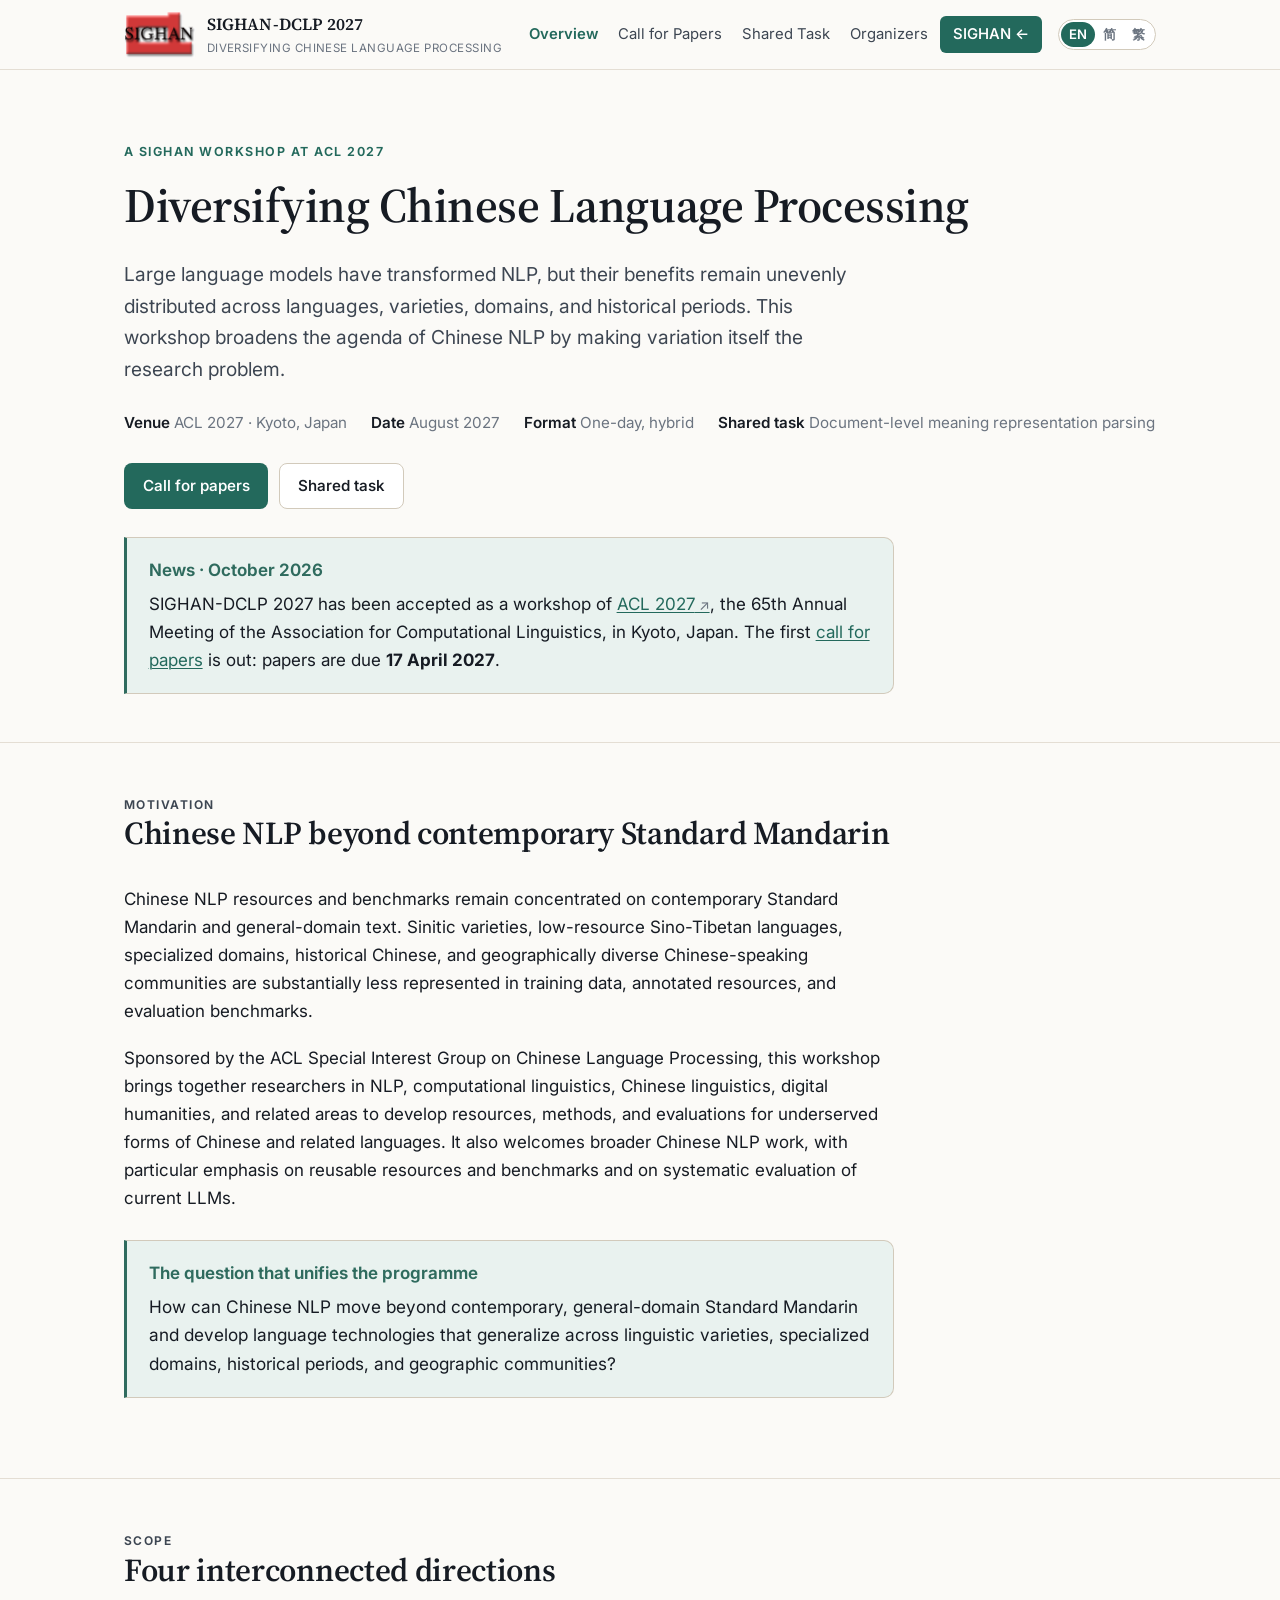
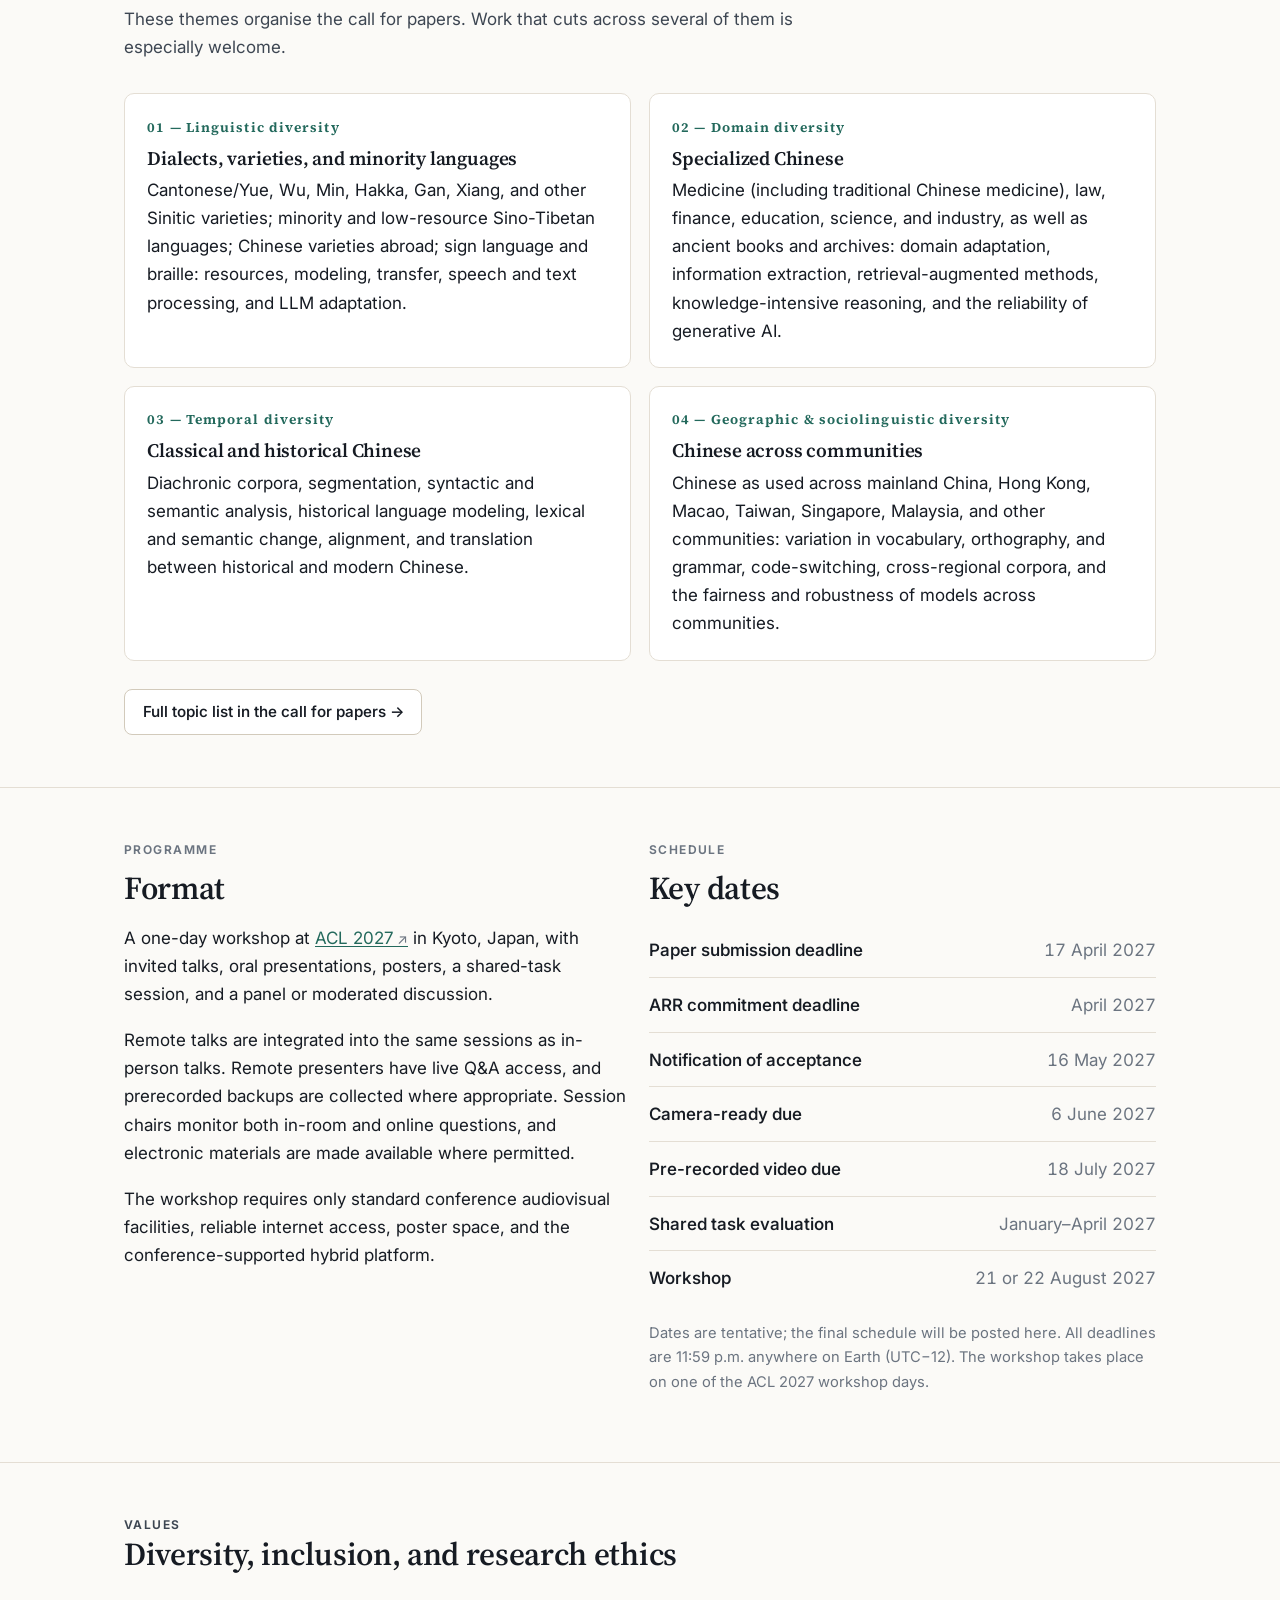
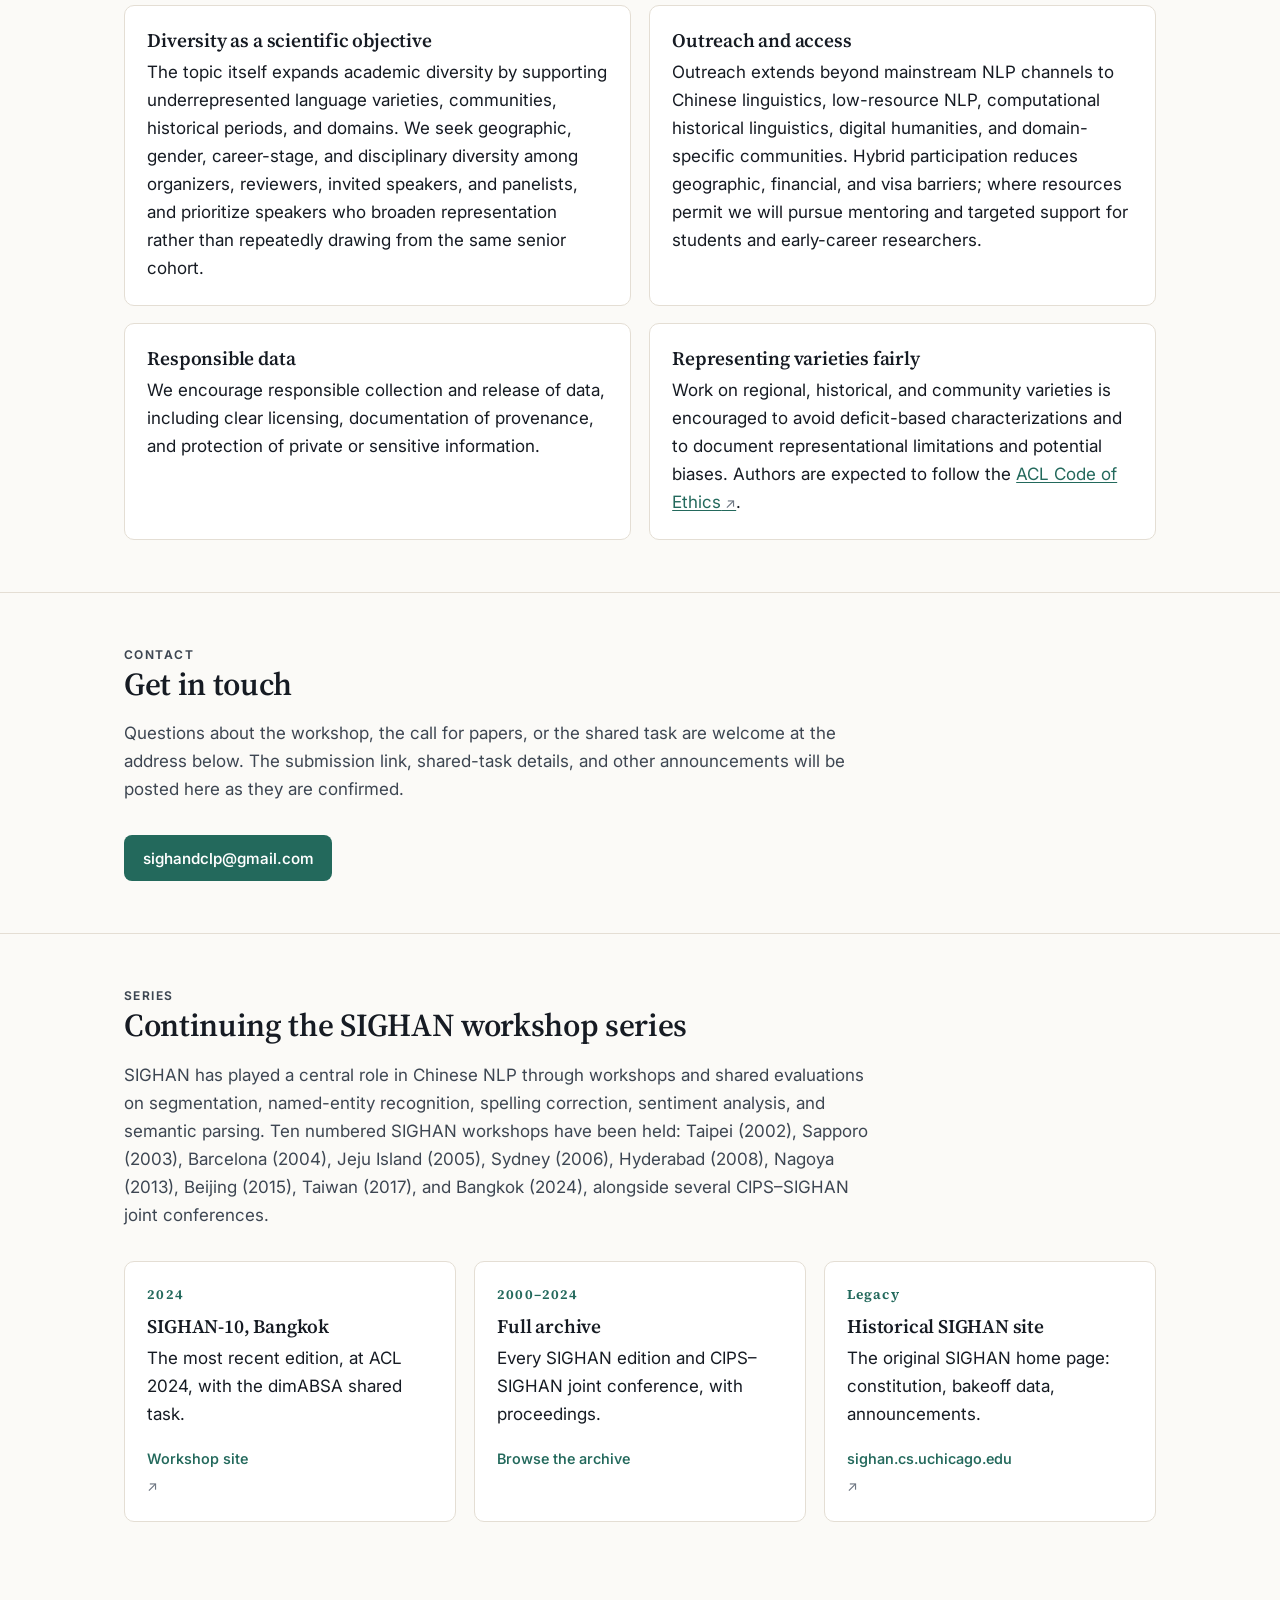
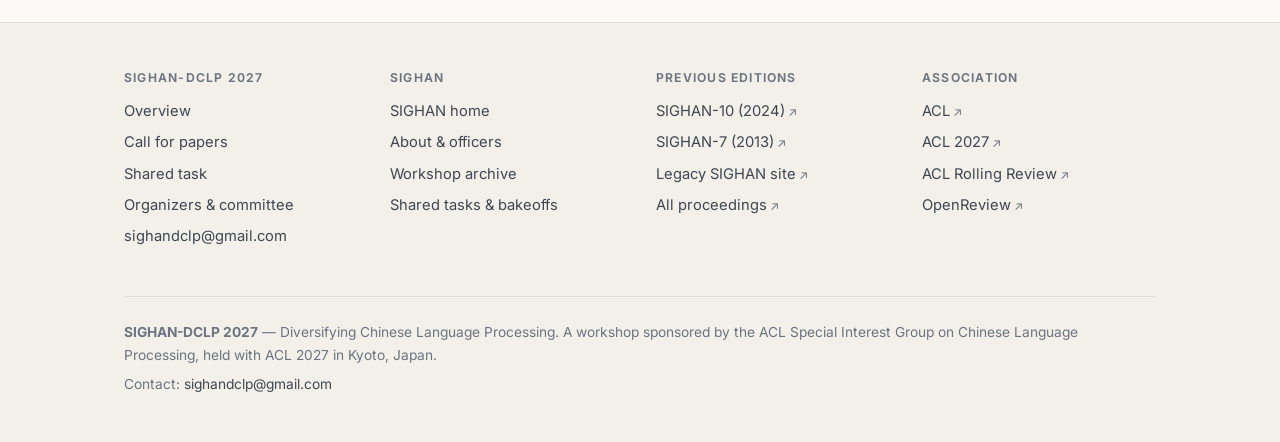
==== commit d0828aa1: "Add shared-task test phase and paper deadline; fill dates from ACL timeline Shared task: test phase " ====
--- a/dclp/index.html
+++ b/dclp/index.html
@@ -221,15 +221,17 @@
             <li><span class="d-label"><span lang="en">Paper submission deadline</span><span lang="zh-Hans">论文投稿截止</span><span lang="zh-Hant">論文投稿截止</span></span>
                 <span class="d-value"><span lang="en">17 April 2027</span><span lang="zh-Hans">2027年4月17日</span><span lang="zh-Hant">2027年4月17日</span></span></li>
             <li><span class="d-label"><span lang="en">ARR commitment deadline</span><span lang="zh-Hans">ARR 承诺提交截止</span><span lang="zh-Hant">ARR 承諾提交截止</span></span>
-                <span class="d-value"><span lang="en">TBA</span><span lang="zh-Hans">待定</span><span lang="zh-Hant">待定</span></span></li>
+                <span class="d-value"><span lang="en">April 2027</span><span lang="zh-Hans">2027年4月</span><span lang="zh-Hant">2027年4月</span></span></li>
             <li><span class="d-label"><span lang="en">Notification of acceptance</span><span lang="zh-Hans">录用结果通知</span><span lang="zh-Hant">錄用結果通知</span></span>
                 <span class="d-value"><span lang="en">16 May 2027</span><span lang="zh-Hans">2027年5月16日</span><span lang="zh-Hant">2027年5月16日</span></span></li>
             <li><span class="d-label"><span lang="en">Camera-ready due</span><span lang="zh-Hans">终稿提交截止</span><span lang="zh-Hant">終稿提交截止</span></span>
                 <span class="d-value"><span lang="en">6 June 2027</span><span lang="zh-Hans">2027年6月6日</span><span lang="zh-Hant">2027年6月6日</span></span></li>
+            <li><span class="d-label"><span lang="en">Pre-recorded video due</span><span lang="zh-Hans">预录视频提交截止</span><span lang="zh-Hant">預錄影片提交截止</span></span>
+                <span class="d-value"><span lang="en">18 July 2027</span><span lang="zh-Hans">2027年7月18日</span><span lang="zh-Hant">2027年7月18日</span></span></li>
             <li><span class="d-label"><span lang="en">Shared task evaluation</span><span lang="zh-Hans">评测任务举办</span><span lang="zh-Hant">評測任務舉辦</span></span>
                 <span class="d-value"><span lang="en">January–April 2027</span><span lang="zh-Hans">2027年1月—4月</span><span lang="zh-Hant">2027年1月—4月</span></span></li>
             <li><span class="d-label"><span lang="en">Workshop</span><span lang="zh-Hans">研讨会举办</span><span lang="zh-Hant">研討會舉辦</span></span>
-                <span class="d-value"><span lang="en">18 or 19 August 2027</span><span lang="zh-Hans">2027年8月18日或19日</span><span lang="zh-Hant">2027年8月18日或19日</span></span></li>
+                <span class="d-value"><span lang="en">21 or 22 August 2027</span><span lang="zh-Hans">2027年8月21日或22日</span><span lang="zh-Hant">2027年8月21日或22日</span></span></li>
           </ul>
           <p style="font-size:.92rem;color:var(--ink-muted);margin-top:1rem">
             <span lang="en">Dates are tentative; the final schedule will be posted here. All deadlines are
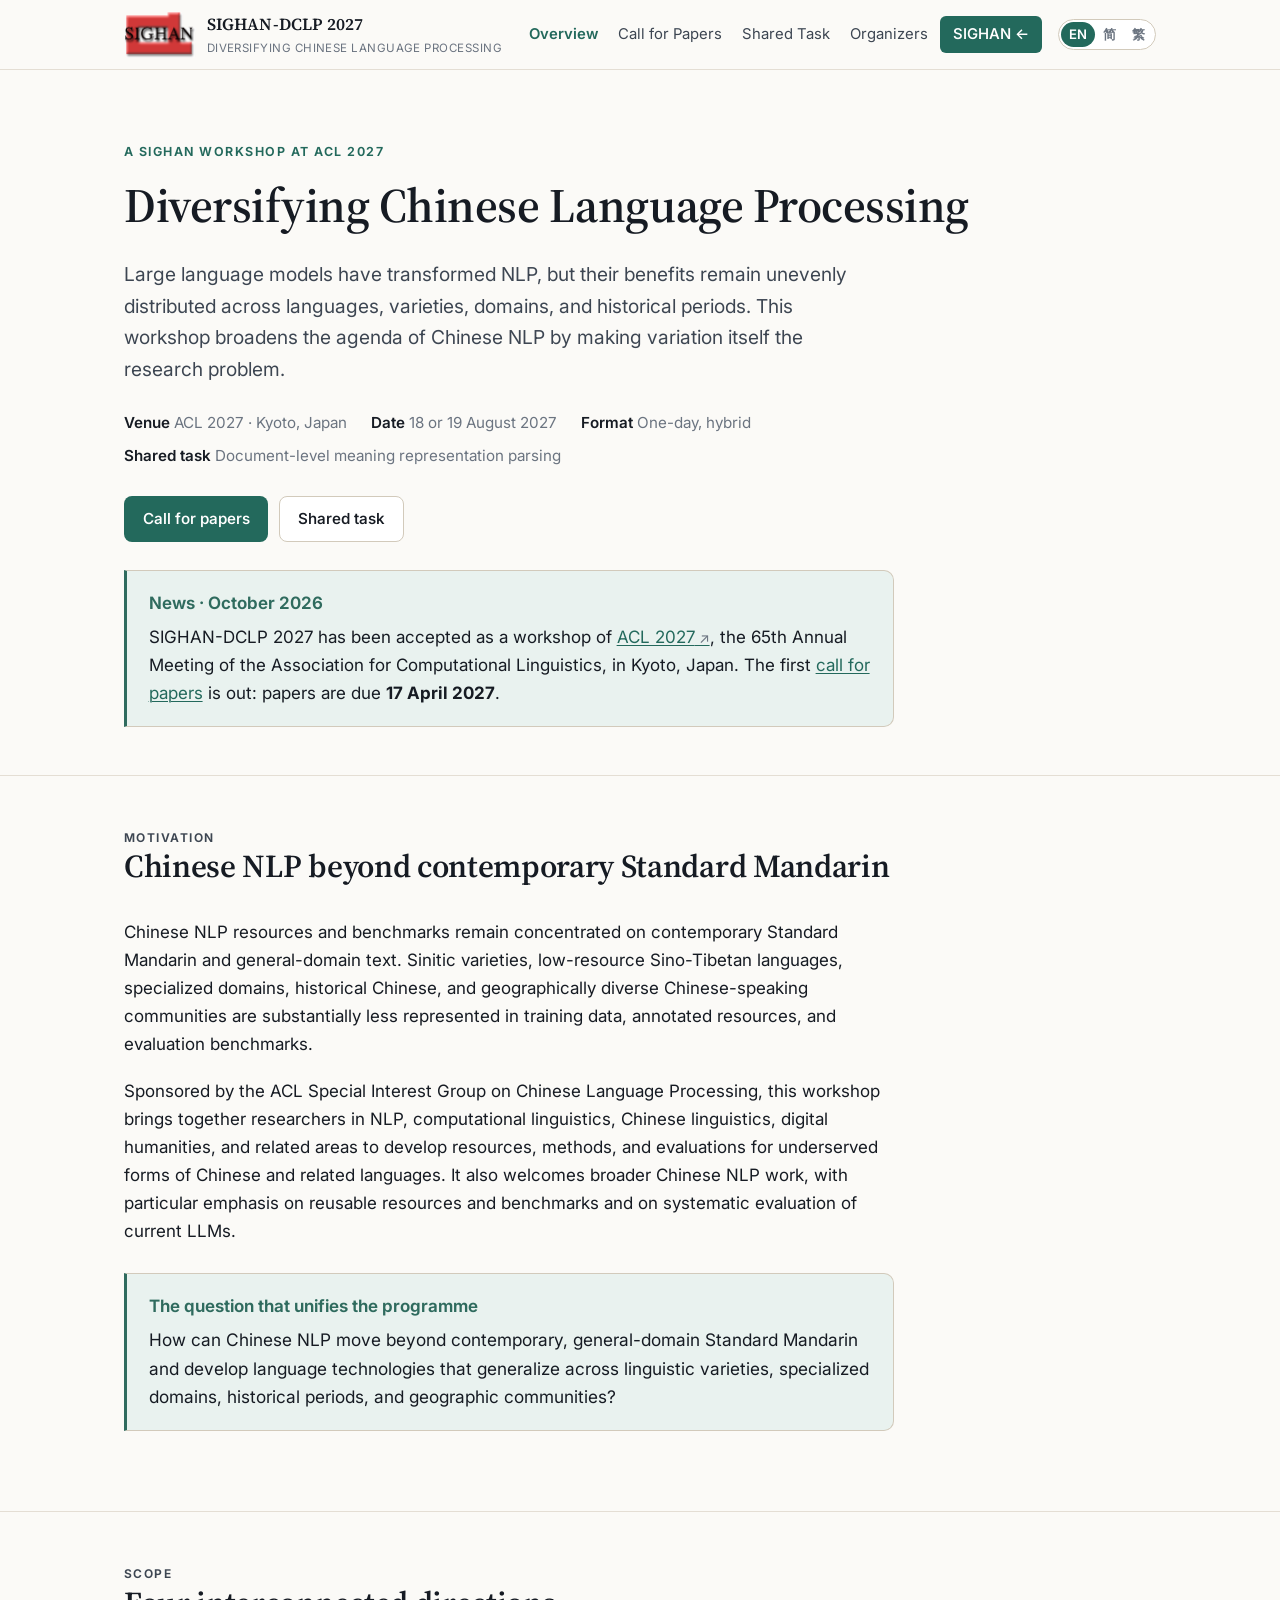
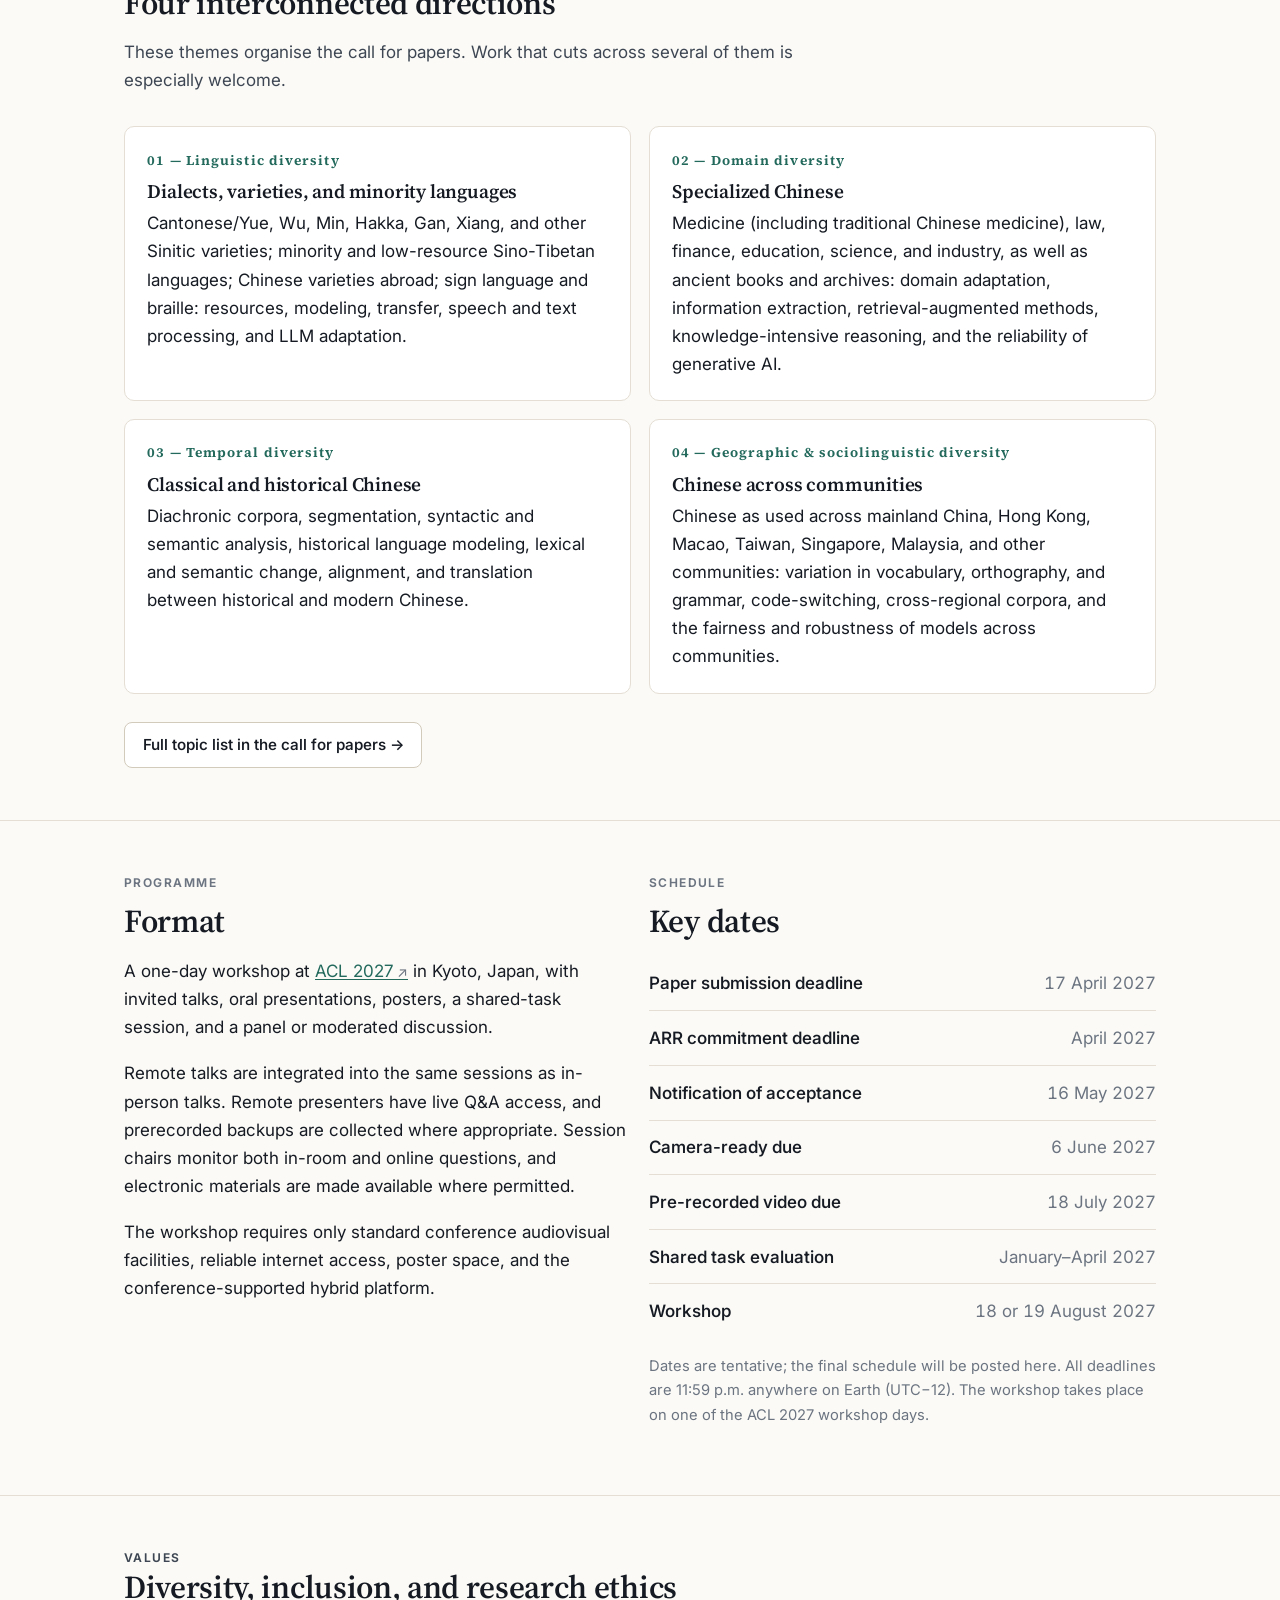
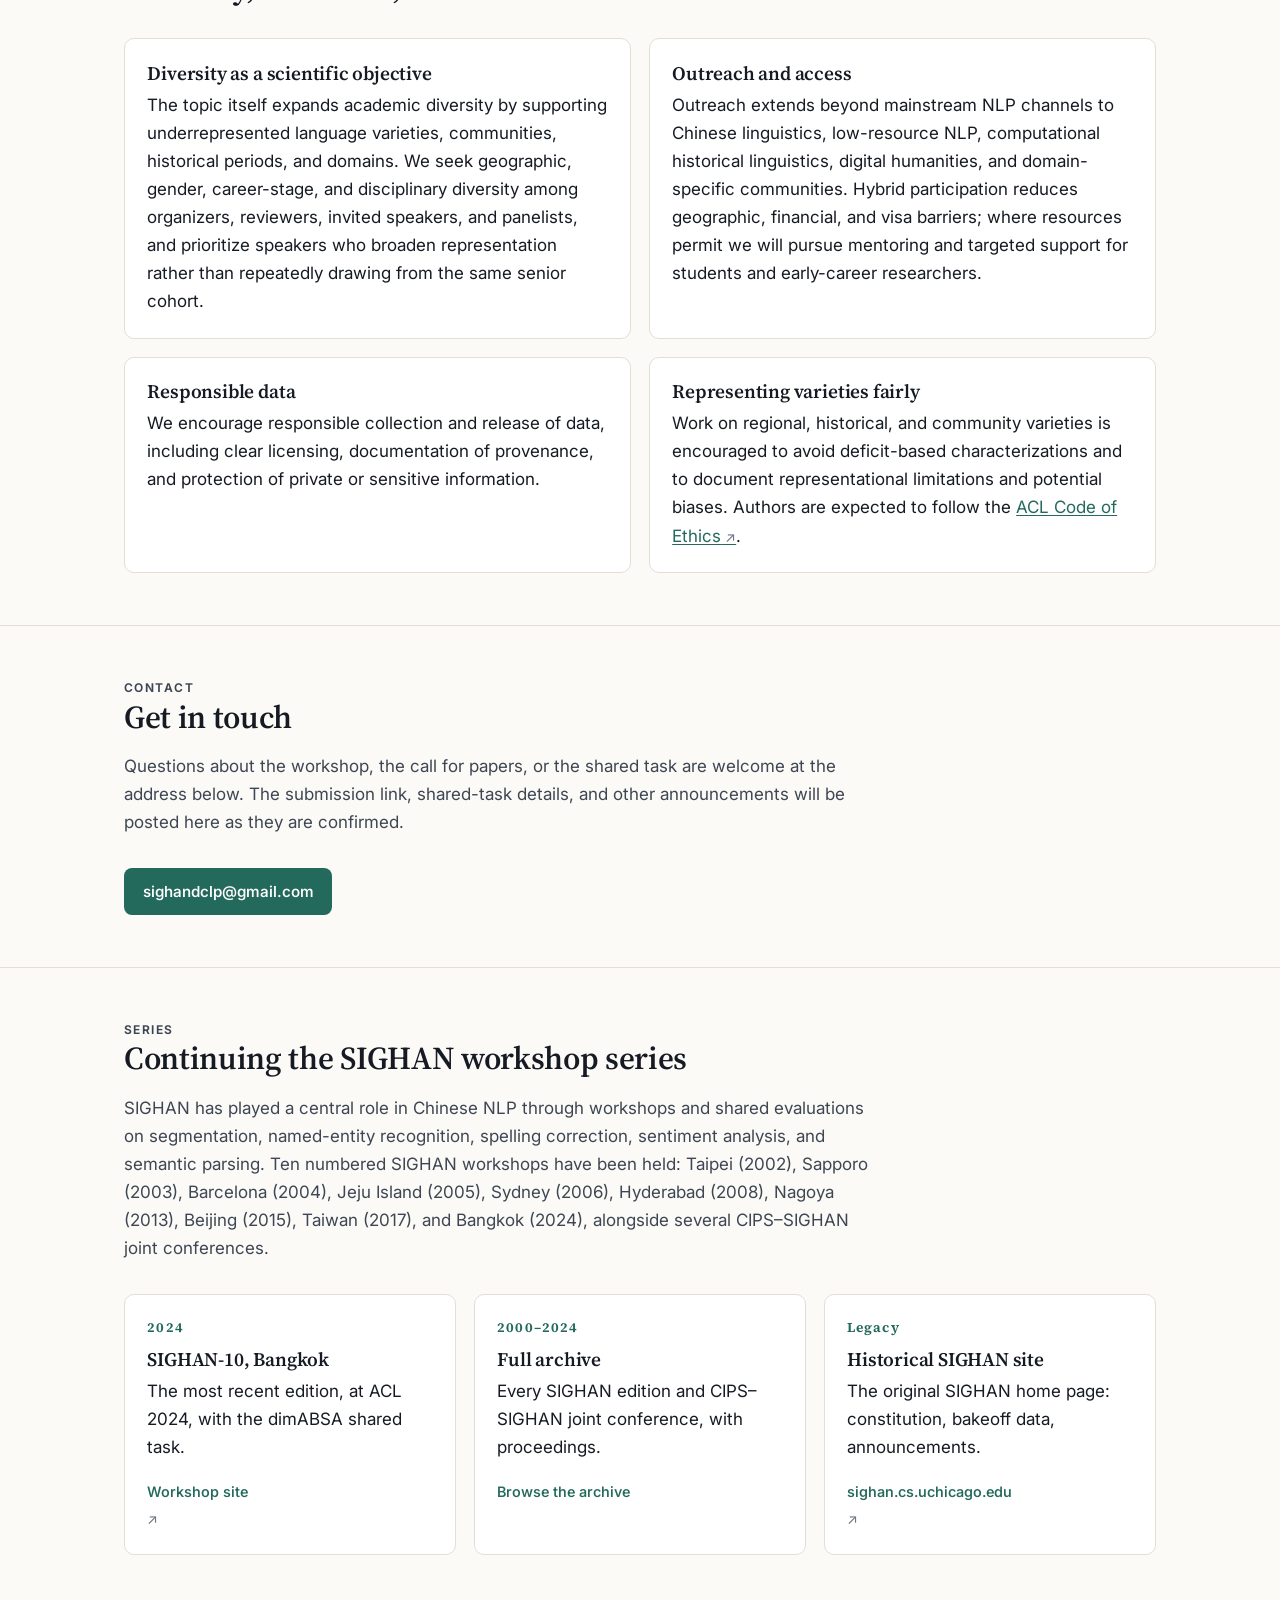
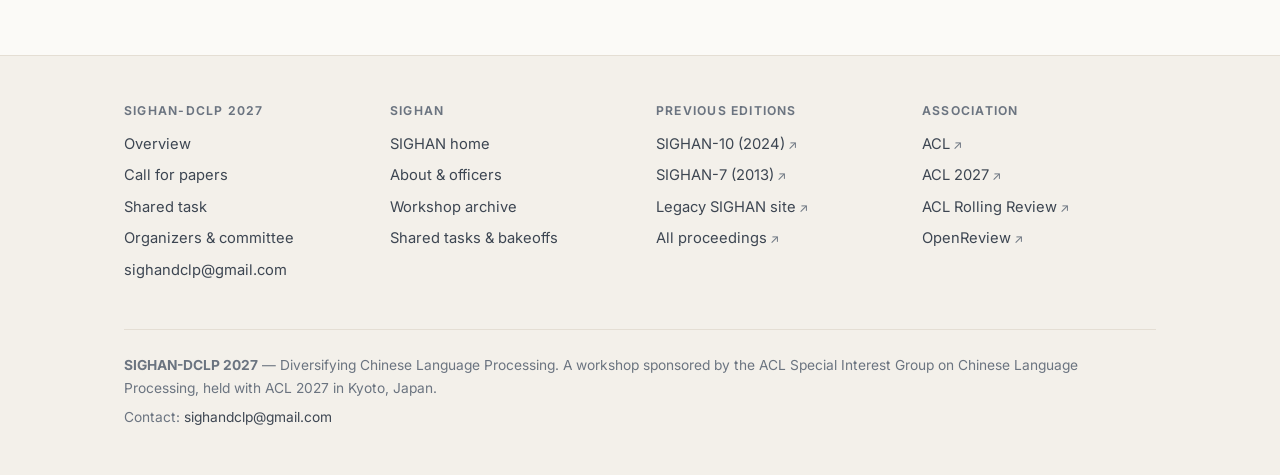
==== commit 238f3e1e: "Align workshop CFP dates and publication wording for dissemination" ====
--- a/dclp/index.html
+++ b/dclp/index.html
@@ -62,7 +62,7 @@
         <span><strong><span lang="en">Venue</span><span lang="zh-Hans">地点</span><span lang="zh-Hant">地點</span></strong>
           <span lang="en">ACL 2027 · Kyoto, Japan</span><span lang="zh-Hans">ACL 2027 · 日本京都</span><span lang="zh-Hant">ACL 2027 · 日本京都</span></span>
         <span><strong><span lang="en">Date</span><span lang="zh-Hans">时间</span><span lang="zh-Hant">時間</span></strong>
-          <span lang="en">August 2027</span><span lang="zh-Hans">2027年8月</span><span lang="zh-Hant">2027年8月</span></span>
+          <span lang="en">18 or 19 August 2027</span><span lang="zh-Hans">2027年8月18日或19日</span><span lang="zh-Hant">2027年8月18日或19日</span></span>
         <span><strong><span lang="en">Format</span><span lang="zh-Hans">形式</span><span lang="zh-Hant">形式</span></strong>
           <span lang="en">One-day, hybrid</span><span lang="zh-Hans">一天，线上线下混合</span><span lang="zh-Hant">一天，線上線下混合</span></span>
         <span><strong><span lang="en">Shared task</span><span lang="zh-Hans">评测任务</span><span lang="zh-Hant">評測任務</span></strong>
@@ -231,7 +231,7 @@
             <li><span class="d-label"><span lang="en">Shared task evaluation</span><span lang="zh-Hans">评测任务举办</span><span lang="zh-Hant">評測任務舉辦</span></span>
                 <span class="d-value"><span lang="en">January–April 2027</span><span lang="zh-Hans">2027年1月—4月</span><span lang="zh-Hant">2027年1月—4月</span></span></li>
             <li><span class="d-label"><span lang="en">Workshop</span><span lang="zh-Hans">研讨会举办</span><span lang="zh-Hant">研討會舉辦</span></span>
-                <span class="d-value"><span lang="en">21 or 22 August 2027</span><span lang="zh-Hans">2027年8月21日或22日</span><span lang="zh-Hant">2027年8月21日或22日</span></span></li>
+                <span class="d-value"><span lang="en">18 or 19 August 2027</span><span lang="zh-Hans">2027年8月18日或19日</span><span lang="zh-Hant">2027年8月18日或19日</span></span></li>
           </ul>
           <p style="font-size:.92rem;color:var(--ink-muted);margin-top:1rem">
             <span lang="en">Dates are tentative; the final schedule will be posted here. All deadlines are
